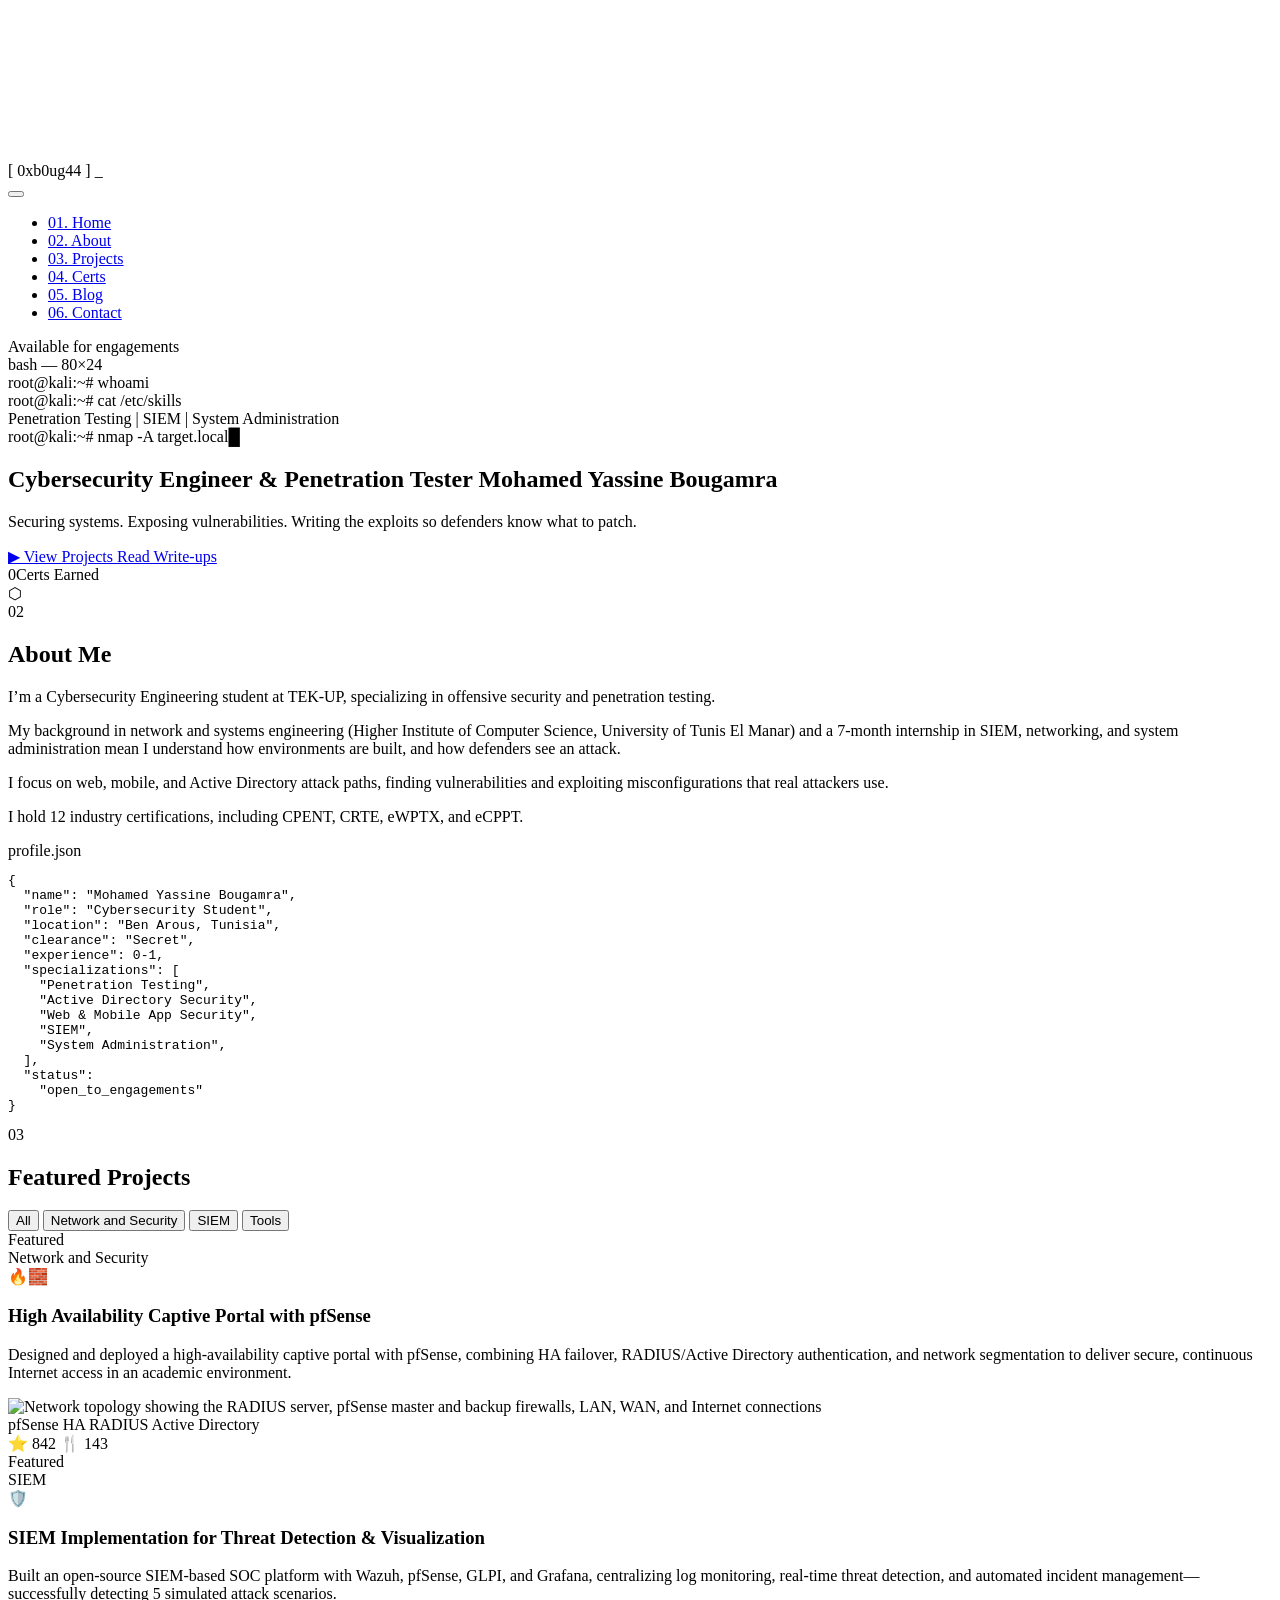
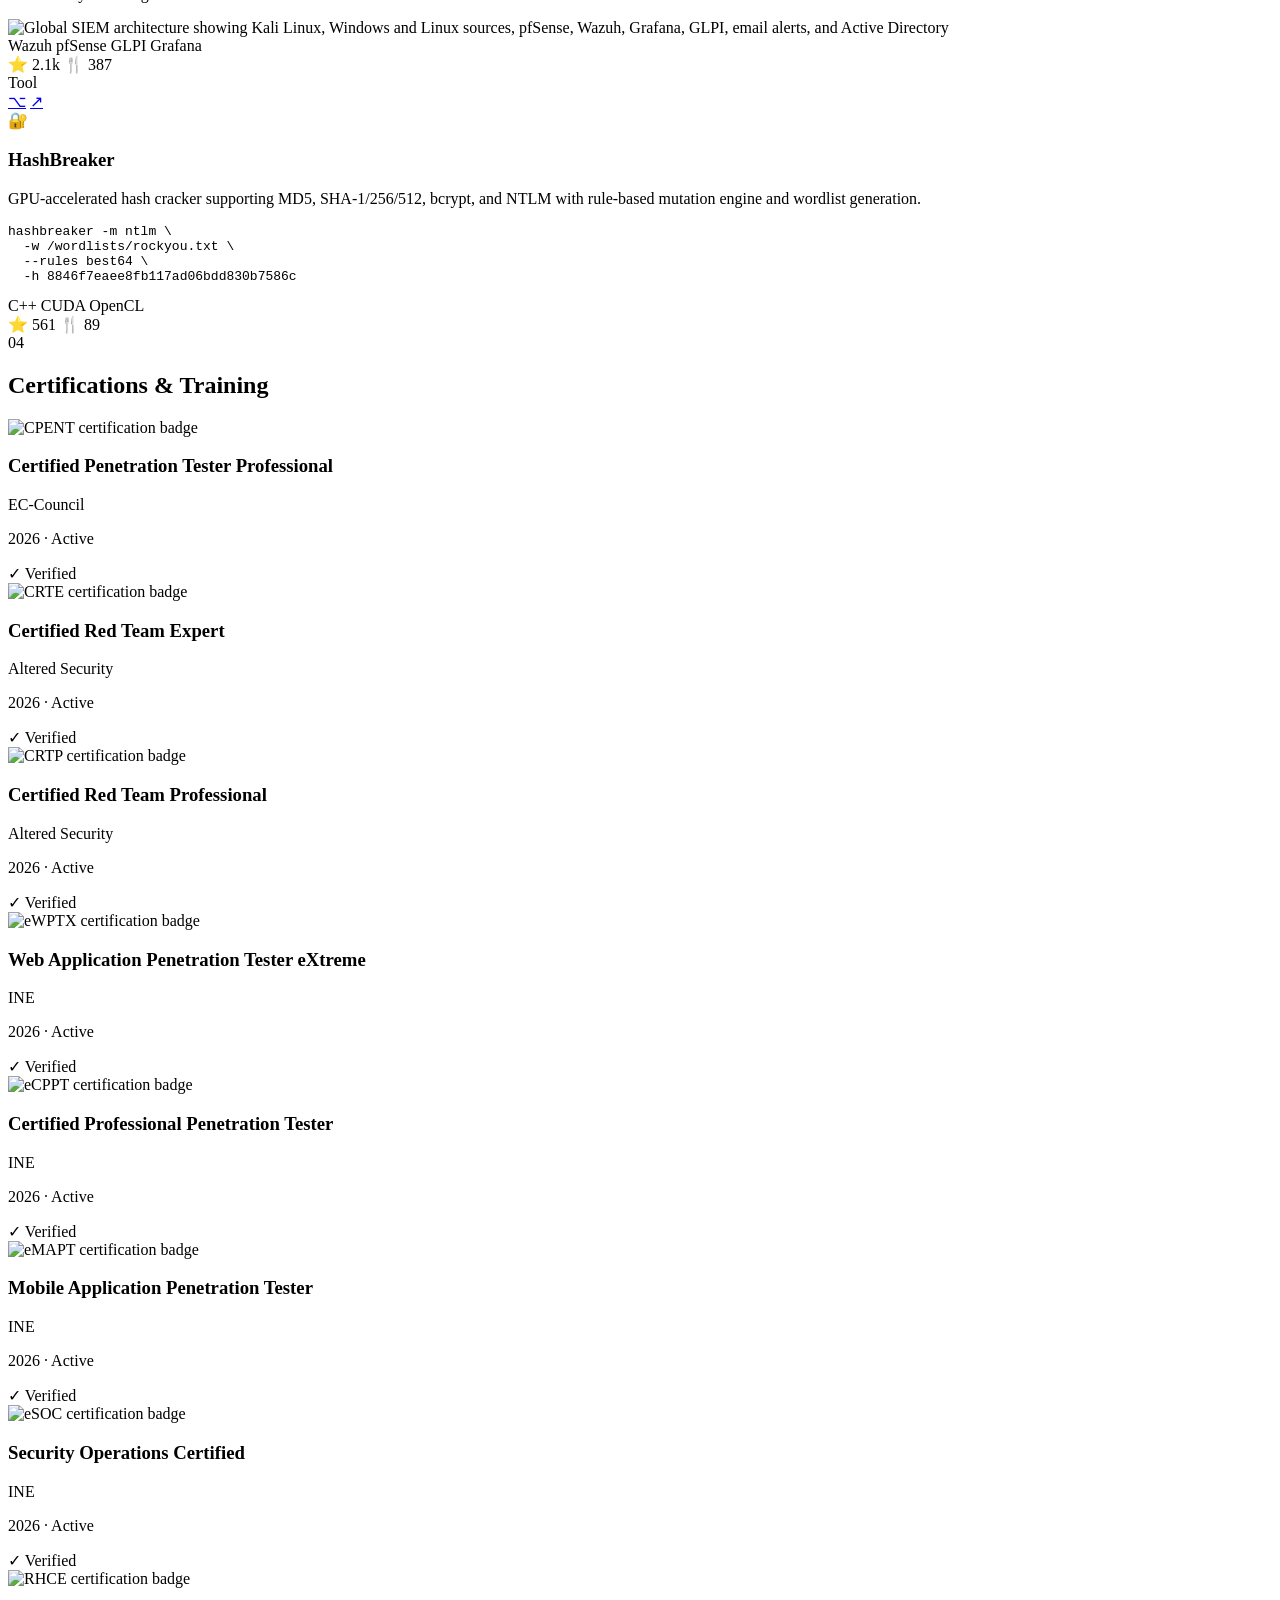
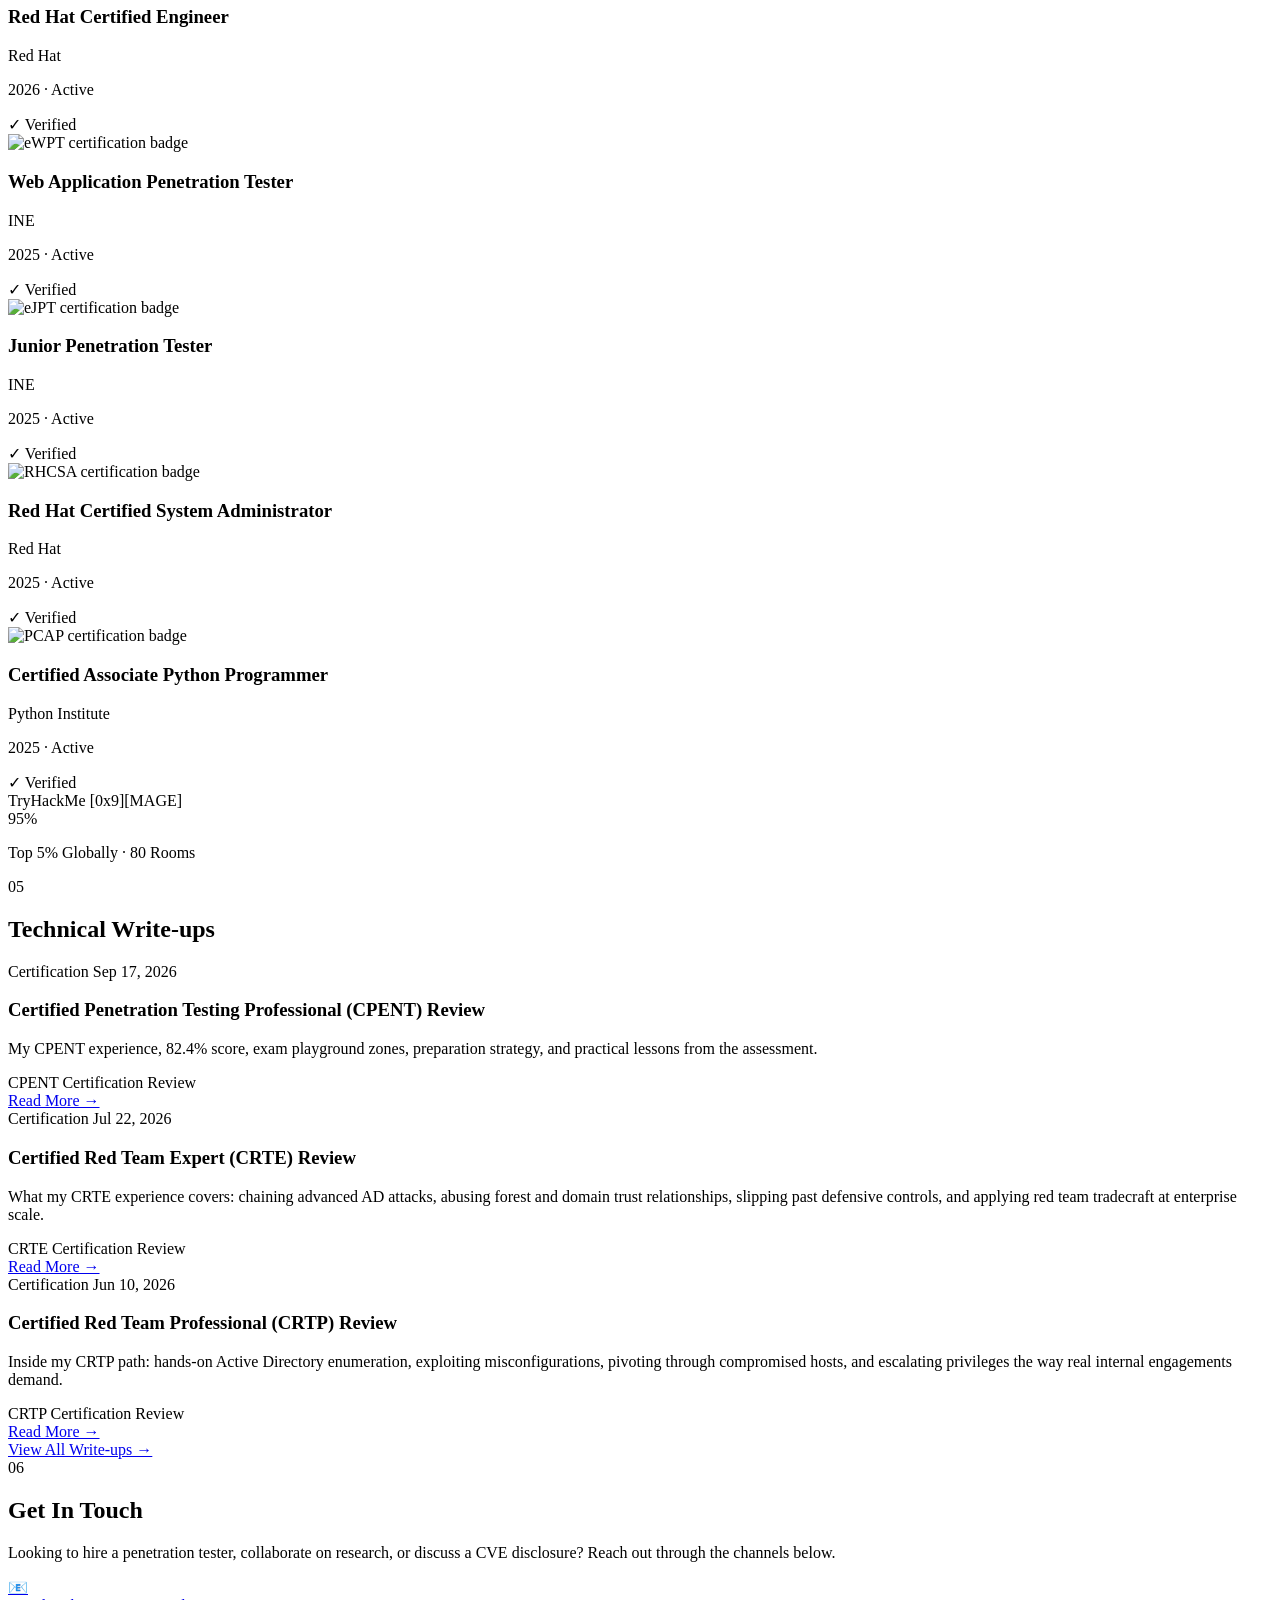
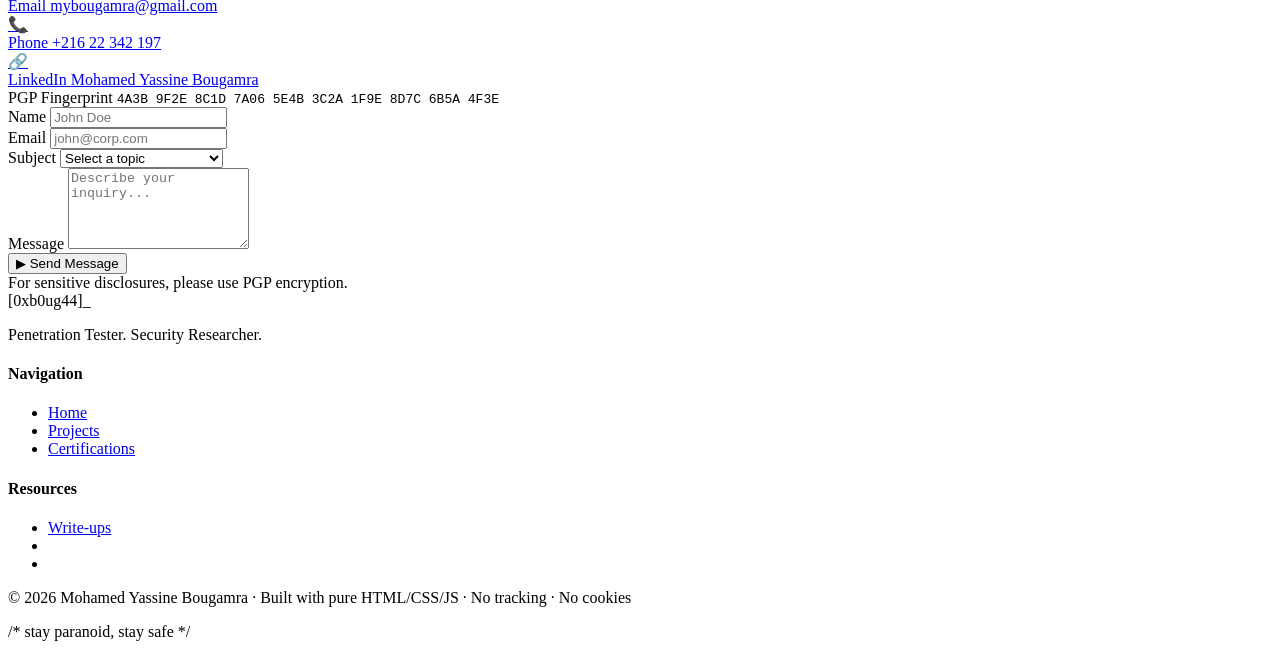
==== index.html @ 5a371b94 "Add files via upload" ====
<!DOCTYPE html>
<html lang="en">
<head>
  <meta charset="UTF-8" />
  <meta name="viewport" content="width=device-width, initial-scale=1.0" />
  <title>Portfolio | 0xb0ug44</title>
  <meta name="description" content="Cybersecurity professional specializing in network security, ethical hacking, and system administration." />
  <link rel="stylesheet" href="css/style.css" />
  <link rel="stylesheet" href="css/terminal.css" />
  <link rel="preconnect" href="https://fonts.googleapis.com" />
  <link href="https://fonts.googleapis.com/css2?family=Share+Tech+Mono&family=Orbitron:wght@400;700;900&family=Rajdhani:wght@300;400;600&display=swap" rel="stylesheet" />
</head>
<body>
  <!-- Scanline overlay -->
  <div class="scanlines" aria-hidden="true"></div>
  <!-- Particle canvas -->
  <canvas id="particles" aria-hidden="true"></canvas>

  <!-- NAV -->
  <nav class="nav" id="nav">
    <div class="nav-logo">
      <span class="nav-logo-bracket">[</span>
      <span class="nav-logo-text">0xb0ug44</span>
      <span class="nav-logo-bracket">]</span>
      <span class="nav-cursor">_</span>
    </div>
    <button class="nav-toggle" id="navToggle" aria-label="Toggle menu">
      <span></span><span></span><span></span>
    </button>
    <ul class="nav-links" id="navLinks">
      <li><a href="#home" class="nav-link"><span class="nav-num">01.</span> Home</a></li>
      <li><a href="#about" class="nav-link"><span class="nav-num">02.</span> About</a></li>
      <li><a href="#projects" class="nav-link"><span class="nav-num">03.</span> Projects</a></li>
      <li><a href="#certs" class="nav-link"><span class="nav-num">04.</span> Certs</a></li>
      <li><a href="#blog" class="nav-link"><span class="nav-num">05.</span> Blog</a></li>
      <li><a href="#contact" class="nav-link"><span class="nav-num">06.</span> Contact</a></li>
    </ul>
  </nav>

  <!-- HERO -->
  <section class="hero" id="home">
    <div class="hero-grid" aria-hidden="true"></div>
    <div class="hero-content">
      <div class="hero-badge">
        <span class="badge-dot"></span>
        <span>Available for engagements</span>
      </div>
      <div class="hero-terminal">
        <div class="terminal-bar">
          <span class="dot red"></span>
          <span class="dot green"></span>
          <span class="dot yellow"></span>
          <span class="terminal-title">bash — 80×24</span>
        </div>
        <div class="terminal-body">
          <div class="terminal-line"><span class="prompt">root@kali:~#</span> <span class="cmd">whoami</span></div>
          <div class="terminal-line output" id="typeTarget"></div>
          <div class="terminal-line"><span class="prompt">root@kali:~#</span> <span class="cmd">cat /etc/skills</span></div>
          <div class="terminal-line output">Penetration Testing | SIEM | System Administration</div>
          <div class="terminal-line"><span class="prompt">root@kali:~#</span> <span class="cmd">nmap -A target.local<span class="blink-cursor">█</span></span></div>
        </div>
      </div>
      <h1 class="hero-title">
        <span class="hero-title-sm">Cybersecurity Engineer &amp; Penetration Tester</span>
        <span class="hero-name glitch" data-text="Mohamed Yassine Bougamra">Mohamed Yassine Bougamra</span>
      </h1>
      <p class="hero-desc">Securing systems. Exposing vulnerabilities. Writing the exploits so defenders know what to patch.</p>
      <div class="hero-cta">
        <a href="#projects" class="btn btn-primary">
          <span class="btn-icon">▶</span> View Projects
        </a>
        <a href="#blog" class="btn btn-ghost">Read Write-ups</a>
      </div>
      <div class="hero-stats">
     <!-- <div class="stat"><span class="stat-num" data-count="0">0</span><span class="stat-label">CVEs Reported</span></div>
        <div class="stat-divider"></div>-->
        <div class="stat"><span class="stat-num" data-count="12">0</span><span class="stat-label">Certs Earned</span></div>
      </div>
    </div>
    <div class="hero-visual" aria-hidden="true">
      <div class="hex-ring ring-1"></div>
      <div class="hex-ring ring-2"></div>
      <div class="hex-ring ring-3"></div>
      <div class="hex-core">
        <span class="hex-icon">⬡</span>
      </div>
    </div>
  </section>

  <!-- ABOUT -->
  <section class="section" id="about">
    <div class="container">
      <div class="section-header">
        <span class="section-num">02</span>
        <h2 class="section-title">About <span class="accent">Me</span></h2>
        <div class="section-line"></div>
      </div>
      <div class="about-grid">
        <div class="about-text">
          <p class="about-lead">I’m a Cybersecurity Engineering student at TEK-UP, specializing in offensive security and penetration testing.</p>
          <p>My background in network and systems engineering (Higher Institute of Computer Science, University of Tunis El Manar) and a 7-month internship in SIEM, networking, and system administration mean I understand how environments are built, and how defenders see an attack.</p>
          <p>I focus on web, mobile, and Active Directory attack paths, finding vulnerabilities and exploiting misconfigurations that real attackers use.</p>
          <p>I hold 12 industry certifications, including CPENT, CRTE, eWPTX, and eCPPT.</p>
        </div>
        <div class="about-terminal">
          <div class="terminal-bar">
            <span class="dot red"></span>
            <span class="dot green"></span>
            <span class="dot yellow"></span>
            <span class="terminal-title">profile.json</span>
          </div>
          <div class="terminal-body code-block">
<pre><code><span class="json-brace">{</span>
  <span class="json-key">"name"</span>: <span class="json-str">"Mohamed Yassine Bougamra"</span>,
  <span class="json-key">"role"</span>: <span class="json-str">"Cybersecurity Student"</span>,
  <span class="json-key">"location"</span>: <span class="json-str">"Ben Arous, Tunisia"</span>,
  <span class="json-key">"clearance"</span>: <span class="json-str">"Secret"</span>,
  <span class="json-key">"experience"</span>: <span class="json-num">0-1</span>,
  <span class="json-key">"specializations"</span>: [
    <span class="json-str">"Penetration Testing"</span>,
    <span class="json-str">"Active Directory Security"</span>,
    <span class="json-str">"Web & Mobile App Security"</span>,
    <span class="json-str">"SIEM"</span>,
    <span class="json-str">"System Administration"</span>,
  ],
  <span class="json-key">"status"</span>: <span class="json-str">
    "open_to_engagements"</span>
<span class="json-brace">}</span></code></pre>
          </div>
        </div>
      </div>
    </div>
  </section>

  <!-- PROJECTS -->
  <section class="section section-dark" id="projects">
    <div class="container">
      <div class="section-header">
        <span class="section-num">03</span>
        <h2 class="section-title">Featured <span class="accent">Projects</span></h2>
        <div class="section-line"></div>
      </div>
      <div class="projects-filter">
        <button class="filter-btn active" data-filter="all">All</button>
        <button class="filter-btn" data-filter="network">Network and Security</button>
        <button class="filter-btn" data-filter="siem">SIEM</button>
        <button class="filter-btn" data-filter="tool">Tools</button>

      </div>
      <div class="projects-grid" id="projectsGrid">

        <article class="project-card featured" data-category="network">
          <div class="project-badge">Featured</div>
          <div class="project-card-header">
            <span class="project-category">Network and Security</span>

          </div>
          <div class="project-icon">🔥🧱</div>
          <h3 class="project-title">High Availability Captive Portal with pfSense</h3>
          <p class="project-desc">Designed and deployed a high-availability captive portal with pfSense, combining HA failover, RADIUS/Active Directory authentication, and network segmentation to deliver secure, continuous Internet access in an academic environment.</p>
          <div class="project-image">
            <img src="images/pfsense-topology.png" alt="Network topology showing the RADIUS server, pfSense master and backup firewalls, LAN, WAN, and Internet connections">
          </div>
          <div class="project-tags">
            <span class="ptag">pfSense</span>
            <span class="ptag">HA</span>
            <span class="ptag">RADIUS</span>
            <span class="ptag">Active Directory</span>
          </div>
          <div class="project-meta">
            <span class="meta-item">⭐ 842</span>
            <span class="meta-item">🍴 143</span>
          </div>
        </article>

        <article class="project-card featured" data-category="siem">
          <div class="project-badge">Featured</div>
          <div class="project-card-header">
            <span class="project-category">SIEM</span>

          </div>
          <div class="project-icon">🛡️</div>
          <h3 class="project-title">SIEM Implementation for Threat Detection & Visualization</h3>
          <p class="project-desc">Built an open-source SIEM-based SOC platform with Wazuh, pfSense, GLPI, and Grafana, centralizing log monitoring, real-time threat detection, and automated incident management—successfully detecting 5 simulated attack scenarios.</p>
          <div class="project-image">
            <img src="images/siem-architecture.png" alt="Global SIEM architecture showing Kali Linux, Windows and Linux sources, pfSense, Wazuh, Grafana, GLPI, email alerts, and Active Directory">
          </div>
          <div class="project-tags">
            <span class="ptag">Wazuh</span>
            <span class="ptag">pfSense</span>
            <span class="ptag">GLPI</span>
            <span class="ptag">Grafana</span>
          </div>
          <div class="project-meta">
            <span class="meta-item">⭐ 2.1k</span>
            <span class="meta-item">🍴 387</span>
          </div>
        </article>

        <article class="project-card" data-category="tool">
          <div class="project-card-header">
            <span class="project-category">Tool</span>
            <div class="project-links">
              <a href="#" class="project-link">⌥</a>
              <a href="#" class="project-link">↗</a>
            </div>
          </div>
          <div class="project-icon">🔐</div>
          <h3 class="project-title">HashBreaker</h3>
          <p class="project-desc">GPU-accelerated hash cracker supporting MD5, SHA-1/256/512, bcrypt, and NTLM with rule-based mutation engine and wordlist generation.</p>
          <div class="project-code">
            <pre><code>hashbreaker -m ntlm \
  -w /wordlists/rockyou.txt \
  --rules best64 \
  <span class="str">-h 8846f7eaee8fb117ad06bdd830b7586c</span></code></pre>
          </div>
          <div class="project-tags">
            <span class="ptag">C++</span>
            <span class="ptag">CUDA</span>
            <span class="ptag">OpenCL</span>
          </div>
          <div class="project-meta">
            <span class="meta-item">⭐ 561</span>
            <span class="meta-item">🍴 89</span>
          </div>
        </article>

<!--        <article class="project-card" data-category="research">
          <div class="project-card-header">
            <span class="project-category">Research</span>
            <div class="project-links">
              <a href="#" class="project-link">⌥</a>
              <a href="#" class="project-link">↗</a>
            </div>
          </div>
          <div class="project-icon">🧬</div>
          <h3 class="project-title">AD Bloodhound Extensions</h3>
          <p class="project-desc">Custom BloodHound queries and attack path extensions for Azure AD hybrid environments. Identifies Golden Ticket and DCSync opportunities.</p>
          <div class="project-code">
            <pre><code><span class="cmt"># Find DA shortest paths</span>
MATCH p=shortestPath(
  (u:User)-[*1..]->(g:Group)
)
WHERE g.name =~ <span class="str">".*DOMAIN ADMINS.*"</span>
RETURN p</code></pre>
          </div>
          <div class="project-tags">
            <span class="ptag">Neo4j</span>
            <span class="ptag">Cypher</span>
            <span class="ptag">AD</span>
          </div>
          <div class="project-meta">
            <span class="meta-item">⭐ 1.3k</span>
            <span class="meta-item">🍴 201</span>
          </div>
        </article> -->

        

        

      </div>
    </div>
  </section>

  <!-- CERTIFICATIONS -->
  <section class="section" id="certs">
    <div class="container">
      <div class="section-header">
        <span class="section-num">04</span>
        <h2 class="section-title">Certifications &amp; <span class="accent">Training</span></h2>
        <div class="section-line"></div>
      </div>
      <div class="certs-grid">

        <div class="cert-card">
          <div class="cert-logo">
            <img src="badges/CPENT.png" alt="CPENT certification badge" loading="lazy" />
          </div>
          <div class="cert-info">
            <h3>Certified Penetration Tester Professional</h3>
            <p class="cert-issuer">EC-Council</p>
            <p class="cert-year">2026 · Active</p>
          </div>
          <div class="cert-badge verified">✓ Verified</div>
        </div>

        <div class="cert-card">
          <div class="cert-logo">
            <img src="badges/CRTE.png" alt="CRTE certification badge" loading="lazy" />
          </div>
          <div class="cert-info">
            <h3>Certified Red Team Expert</h3>
            <p class="cert-issuer">Altered Security</p>
            <p class="cert-year">2026 · Active</p>
          </div>
          <div class="cert-badge verified">✓ Verified</div>
        </div>

        <div class="cert-card">
          <div class="cert-logo">
            <img src="badges/CRTP.png" alt="CRTP certification badge" loading="lazy" />
          </div>
          <div class="cert-info">
            <h3>Certified Red Team Professional</h3>
            <p class="cert-issuer">Altered Security</p>
            <p class="cert-year">2026 · Active</p>
          </div>
          <div class="cert-badge verified">✓ Verified</div>
        </div>

        <div class="cert-card">
          <div class="cert-logo">
            <img src="badges/eWPTX.svg" alt="eWPTX certification badge" loading="lazy" />
          </div>
          <div class="cert-info">
            <h3>Web Application Penetration Tester eXtreme</h3>
            <p class="cert-issuer">INE</p>
            <p class="cert-year">2026 · Active</p>
          </div>
          <div class="cert-badge verified">✓ Verified</div>
        </div>

        <div class="cert-card">
          <div class="cert-logo">
            <img src="badges/eCPPT.svg" alt="eCPPT certification badge" loading="lazy" />
          </div>
          <div class="cert-info">
            <h3>Certified Professional Penetration Tester</h3>
            <p class="cert-issuer">INE</p>
            <p class="cert-year">2026 · Active</p>
          </div>
          <div class="cert-badge verified">✓ Verified</div>
        </div>
        
        <div class="cert-card">
          <div class="cert-logo">
            <img src="badges/eMAPT.svg" alt="eMAPT certification badge" loading="lazy" />
          </div>
          <div class="cert-info">
            <h3>Mobile Application Penetration Tester</h3>
            <p class="cert-issuer">INE</p>
            <p class="cert-year">2026 · Active</p>
          </div>
          <div class="cert-badge verified">✓ Verified</div>
        </div>

        <div class="cert-card">
          <div class="cert-logo">
            <img src="badges/eSOC.svg" alt="eSOC certification badge" loading="lazy" />
          </div>
          <div class="cert-info">
            <h3>Security Operations Certified</h3>
            <p class="cert-issuer">INE</p>
            <p class="cert-year">2026 · Active</p>
          </div>
          <div class="cert-badge verified">✓ Verified</div>
        </div>

        <div class="cert-card">
          <div class="cert-logo">
            <img src="badges/RHCE.png" alt="RHCE certification badge" loading="lazy" />
          </div>
          <div class="cert-info">
            <h3>Red Hat Certified Engineer</h3>
            <p class="cert-issuer">Red Hat</p>
            <p class="cert-year">2026 · Active</p>
          </div>
          <div class="cert-badge verified">✓ Verified</div>
        </div>

        <div class="cert-card">
          <div class="cert-logo">
            <img src="badges/eWPT.svg" alt="eWPT certification badge" loading="lazy" />
          </div>
          <div class="cert-info">
            <h3>Web Application Penetration Tester</h3>
            <p class="cert-issuer">INE</p>
            <p class="cert-year">2025 · Active</p>
          </div>
          <div class="cert-badge verified">✓ Verified</div>
        </div>

        <div class="cert-card">
          <div class="cert-logo">
            <img src="badges/eJPT.svg" alt="eJPT certification badge" loading="lazy" />
          </div>
          <div class="cert-info">
            <h3>Junior Penetration Tester</h3>
            <p class="cert-issuer">INE</p>
            <p class="cert-year">2025 · Active</p>
          </div>
          <div class="cert-badge verified">✓ Verified</div>
        </div>

        <div class="cert-card">
          <div class="cert-logo">
            <img src="badges/RHCSA.png" alt="RHCSA certification badge" loading="lazy" />
          </div>
          <div class="cert-info">
            <h3>Red Hat Certified System Administrator</h3>
            <p class="cert-issuer">Red Hat</p>
            <p class="cert-year">2025 · Active</p>
          </div>
          <div class="cert-badge verified">✓ Verified</div>
        </div>

                <div class="cert-card">
          <div class="cert-logo">
            <img src="badges/PCAP.png" alt="PCAP certification badge" loading="lazy" />
          </div>
          <div class="cert-info">
            <h3>Certified Associate Python Programmer</h3>
            <p class="cert-issuer">Python Institute</p>
            <p class="cert-year">2025 · Active</p>
          </div>
          <div class="cert-badge verified">✓ Verified</div>
        </div>

      </div>

      <!-- HTB / TryHackMe Rank -->
      <div class="platform-ranks">
       <!-- <div class="rank-card">
          <div class="rank-header">
            <span class="rank-platform htb">HackTheBox</span>
            <span class="rank-title">Pro Hacker</span>
          </div>
          <div class="rank-bar-wrap">
            <div class="rank-bar" style="--fill: 78%">
              <div class="rank-fill"></div>
            </div>
            <span class="rank-pct">78%</span>
          </div>
          <p class="rank-sub">Rank #4,201 · 80 Machines Pwned</p>
        </div> -->
        <div class="rank-card">
          <div class="rank-header">
            <span class="rank-platform thm">TryHackMe</span>
            <span class="rank-title">[0x9][MAGE]</span>
          </div>
          <div class="rank-bar-wrap">
            <div class="rank-bar" style="--fill: 92%">
              <div class="rank-fill"></div>
            </div>
            <span class="rank-pct">95%</span>
          </div>
          <p class="rank-sub">Top 5% Globally · 80 Rooms</p>
        </div>
      </div>
    </div>
  </section>

  <!-- BLOG -->
  <section class="section section-dark" id="blog">
    <div class="container">
      <div class="section-header">
        <span class="section-num">05</span>
        <h2 class="section-title">Technical <span class="accent">Write-ups</span></h2>
        <div class="section-line"></div>
      </div>
      <div class="blog-grid">

         <article class="blog-card featured-post">
          <div class="blog-meta">
            <span class="blog-category cat-net">Certification</span>
            <span class="blog-date">Sep 17, 2026</span>
          </div>
          <h3 class="blog-title">Certified Penetration Testing Professional (CPENT) Review</h3>
          <p class="blog-excerpt">My CPENT experience, 82.4% score, exam playground zones, preparation strategy, and practical lessons from the assessment.</p>

          <div class="blog-footer">
            <div class="blog-tags-row">
              <span class="btag">CPENT</span>
              <span class="btag">Certification</span>
              <span class="btag">Review</span>
            </div>
            <a href="blog/CPENT_Review.html" class="read-more">Read More →</a>
          </div>
        </article>

        <article class="blog-card">
          <div class="blog-meta">
            <span class="blog-category cat-net">Certification</span>
            <span class="blog-date">Jul 22, 2026</span>
          </div>
          <h3 class="blog-title">Certified Red Team Expert (CRTE) Review</h3>
          <p class="blog-excerpt">What my CRTE experience covers: chaining advanced AD attacks, abusing forest and domain trust relationships, slipping past defensive controls, and applying red team tradecraft at enterprise scale.</p>

          <div class="blog-footer">
            <div class="blog-tags-row">
              <span class="btag">CRTE</span>
              <span class="btag">Certification</span>
              <span class="btag">Review</span>
            </div>
            <a href="blog/CRTE_Review.html" class="read-more">Read More →</a>
          </div>
        </article>





        <article class="blog-card">
          <div class="blog-meta">
            <span class="blog-category cat-net">Certification</span>
            <span class="blog-date">Jun 10, 2026</span>
          </div>
          <h3 class="blog-title">Certified Red Team Professional (CRTP) Review</h3>
          <p class="blog-excerpt">Inside my CRTP path: hands-on Active Directory enumeration, exploiting misconfigurations, pivoting through compromised hosts, and escalating privileges the way real internal engagements demand.</p>

          <div class="blog-footer">
            <div class="blog-tags-row">
              <span class="btag">CRTP</span>
              <span class="btag">Certification</span>
              <span class="btag">Review</span>
            </div>
            <a href="blog/CRTP_Review.html" class="read-more">Read More →</a>
          </div>
        </article>













      </div>
      <div class="blog-cta">
        <a href="blog/index.html" class="btn btn-ghost">View All Write-ups →</a>
      </div>
    </div>
  </section>

  <!-- CONTACT -->
  <section class="section" id="contact">
    <div class="container">
      <div class="section-header">
        <span class="section-num">06</span>
        <h2 class="section-title">Get In <span class="accent">Touch</span></h2>
        <div class="section-line"></div>
      </div>
      <div class="contact-grid">
        <div class="contact-info">
          <p class="contact-lead">Looking to hire a penetration tester, collaborate on research, or discuss a CVE disclosure? Reach out through the channels below.</p>
          <div class="contact-channels">
            <a href="mailto:mybougamra@gmail.com" class="channel">
              <span class="channel-icon">📧</span>
              <div>
                <span class="channel-label">Email</span>
                <span class="channel-value">mybougamra@gmail.com</span>
              </div>
            </a>
            <a href="tel:+21622342197" class="channel">
              <span class="channel-icon">📞</span>
              <div>
                <span class="channel-label">Phone</span>
                <span class="channel-value">+216 22 342 197</span>
              </div>
            </a>
            <a href="https://linkedin.com/in/med-yassine-bougamra" target="_blank" class="channel">
              <span class="channel-icon">🔗</span>
              <div>
                <span class="channel-label">LinkedIn</span>
                <span class="channel-value">Mohamed Yassine Bougamra</span>
              </div>
            </a>
            <a >
              <div>

              </div>
            </a>
          </div>
          <div class="pgp-block">
            <span class="pgp-label">PGP Fingerprint</span>
            <code class="pgp-key">4A3B 9F2E 8C1D 7A06 5E4B 3C2A 1F9E 8D7C 6B5A 4F3E</code>
          </div>
        </div>
        <form class="contact-form" id="contactForm">
          <div class="form-group">
            <label for="name">Name</label>
            <input type="text" id="name" name="name" placeholder="John Doe" required />
          </div>
          <div class="form-group">
            <label for="email">Email</label>
            <input type="email" id="email" name="email" placeholder="john@corp.com" required />
          </div>
          <div class="form-group">
            <label for="subject">Subject</label>
            <select id="subject" name="subject">
              <option value="">Select a topic</option>
              <option value="pentest">Penetration Test Inquiry</option>
              <option value="vuln">Vulnerability Disclosure</option>
              <option value="collab">Research Collaboration</option>
              <option value="speaking">Speaking / Training</option>
              <option value="other">Other</option>
            </select>
          </div>
          <div class="form-group">
            <label for="message">Message</label>
            <textarea id="message" name="message" rows="5" placeholder="Describe your inquiry..." required></textarea>
          </div>
          <button type="submit" class="btn btn-primary btn-full">
            <span class="btn-icon">▶</span> Send Message
          </button>
          <div class="form-note">For sensitive disclosures, please use PGP encryption.</div>
        </form>
      </div>
    </div>
  </section>

  <!-- FOOTER -->
  <footer class="footer">
    <div class="container">
      <div class="footer-grid">
        <div class="footer-brand">
          <span class="footer-logo">[0xb0ug44]_</span>
          <p>Penetration Tester. Security Researcher.</p>
        </div>
        <div class="footer-links">
          <h4>Navigation</h4>
          <ul>
            <li><a href="#home">Home</a></li>
            <li><a href="#projects">Projects</a></li>
            <li><a href="#certs">Certifications</a></li>
          </ul>
        </div>
        <div class="footer-links">
          <h4>Resources</h4>
          <ul>
            <li><a href="#blog">Write-ups</a></li>
            <li><a href="#"></a></li>
            <li><a href="#"></a></li>
          </ul>
        </div>
      </div>
      <div class="footer-bottom">
        <p>© 2026 Mohamed Yassine Bougamra · Built with pure HTML/CSS/JS · No tracking · No cookies</p>
        <p class="footer-ascii">/* stay paranoid, stay safe */</p>
      </div>
    </div>
  </footer>

  <script src="js/particles.js"></script>
  <script src="js/main.js"></script>
</body>
</html>
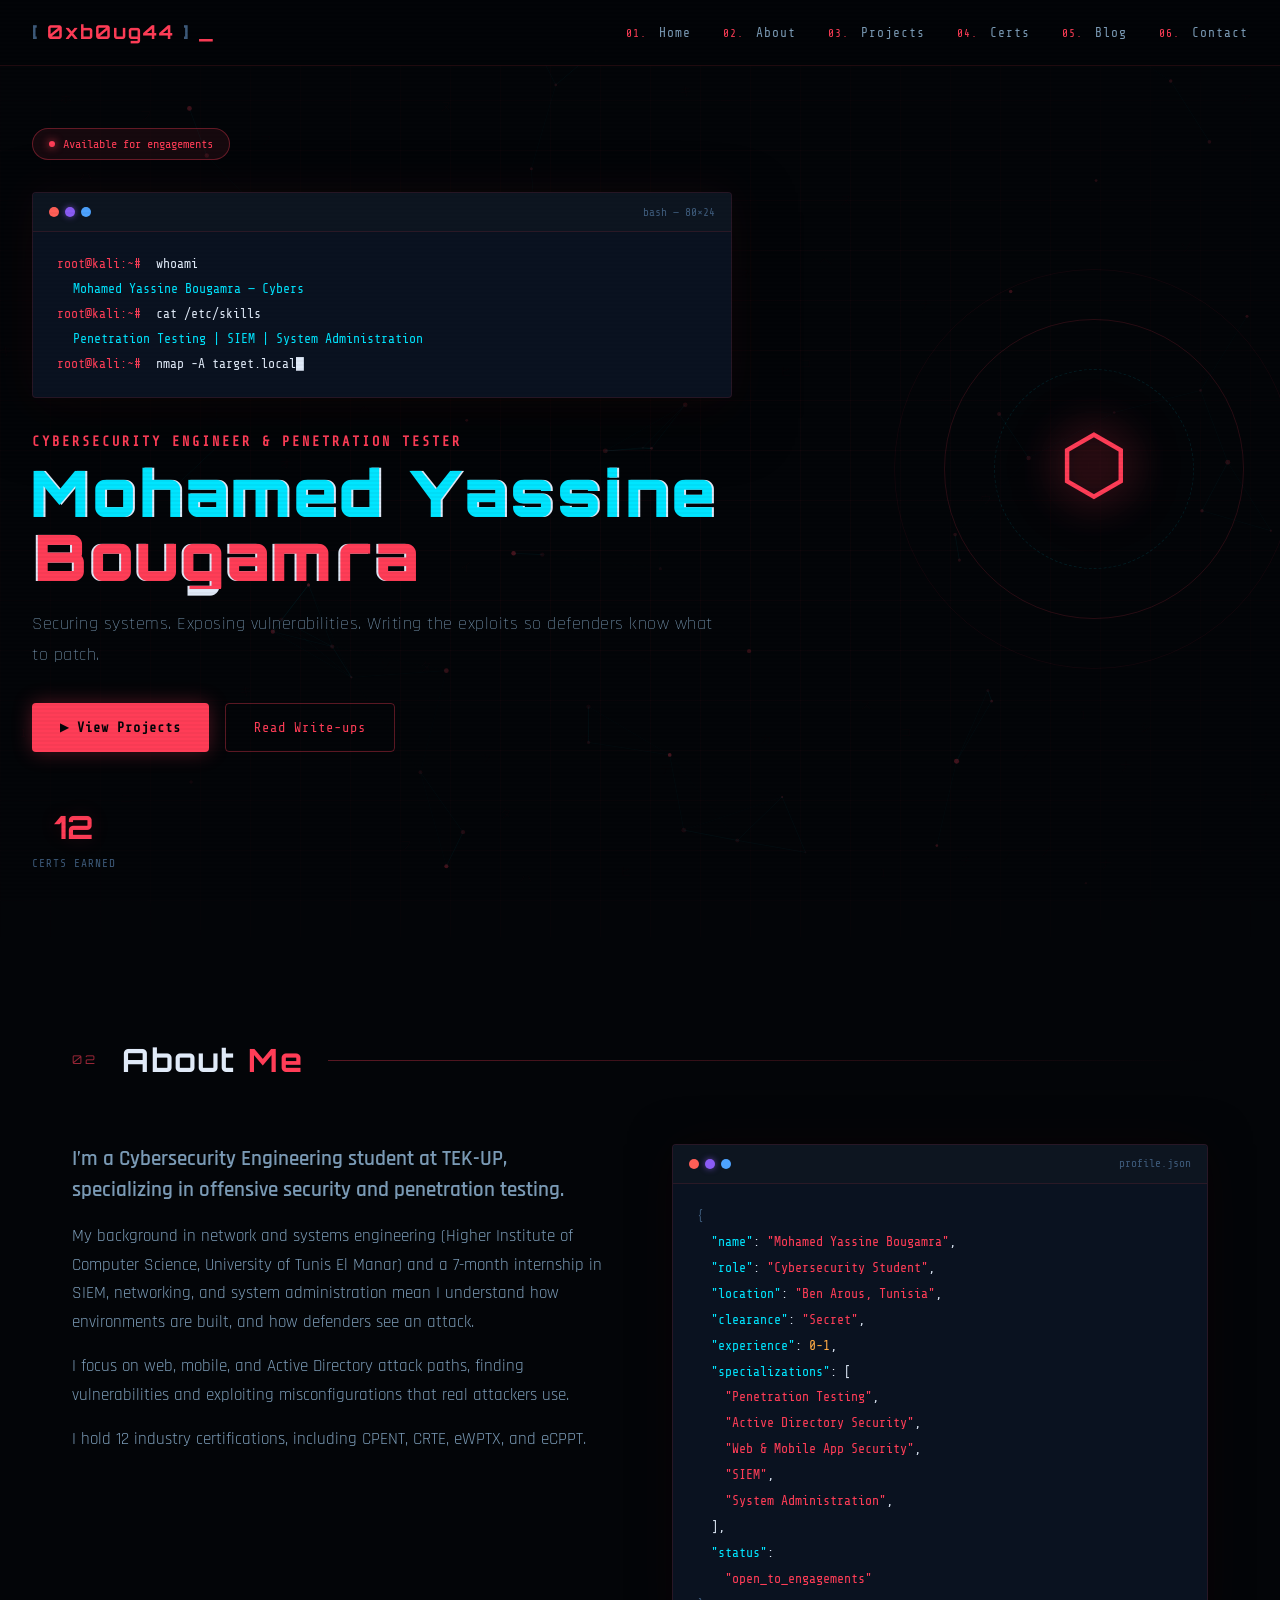
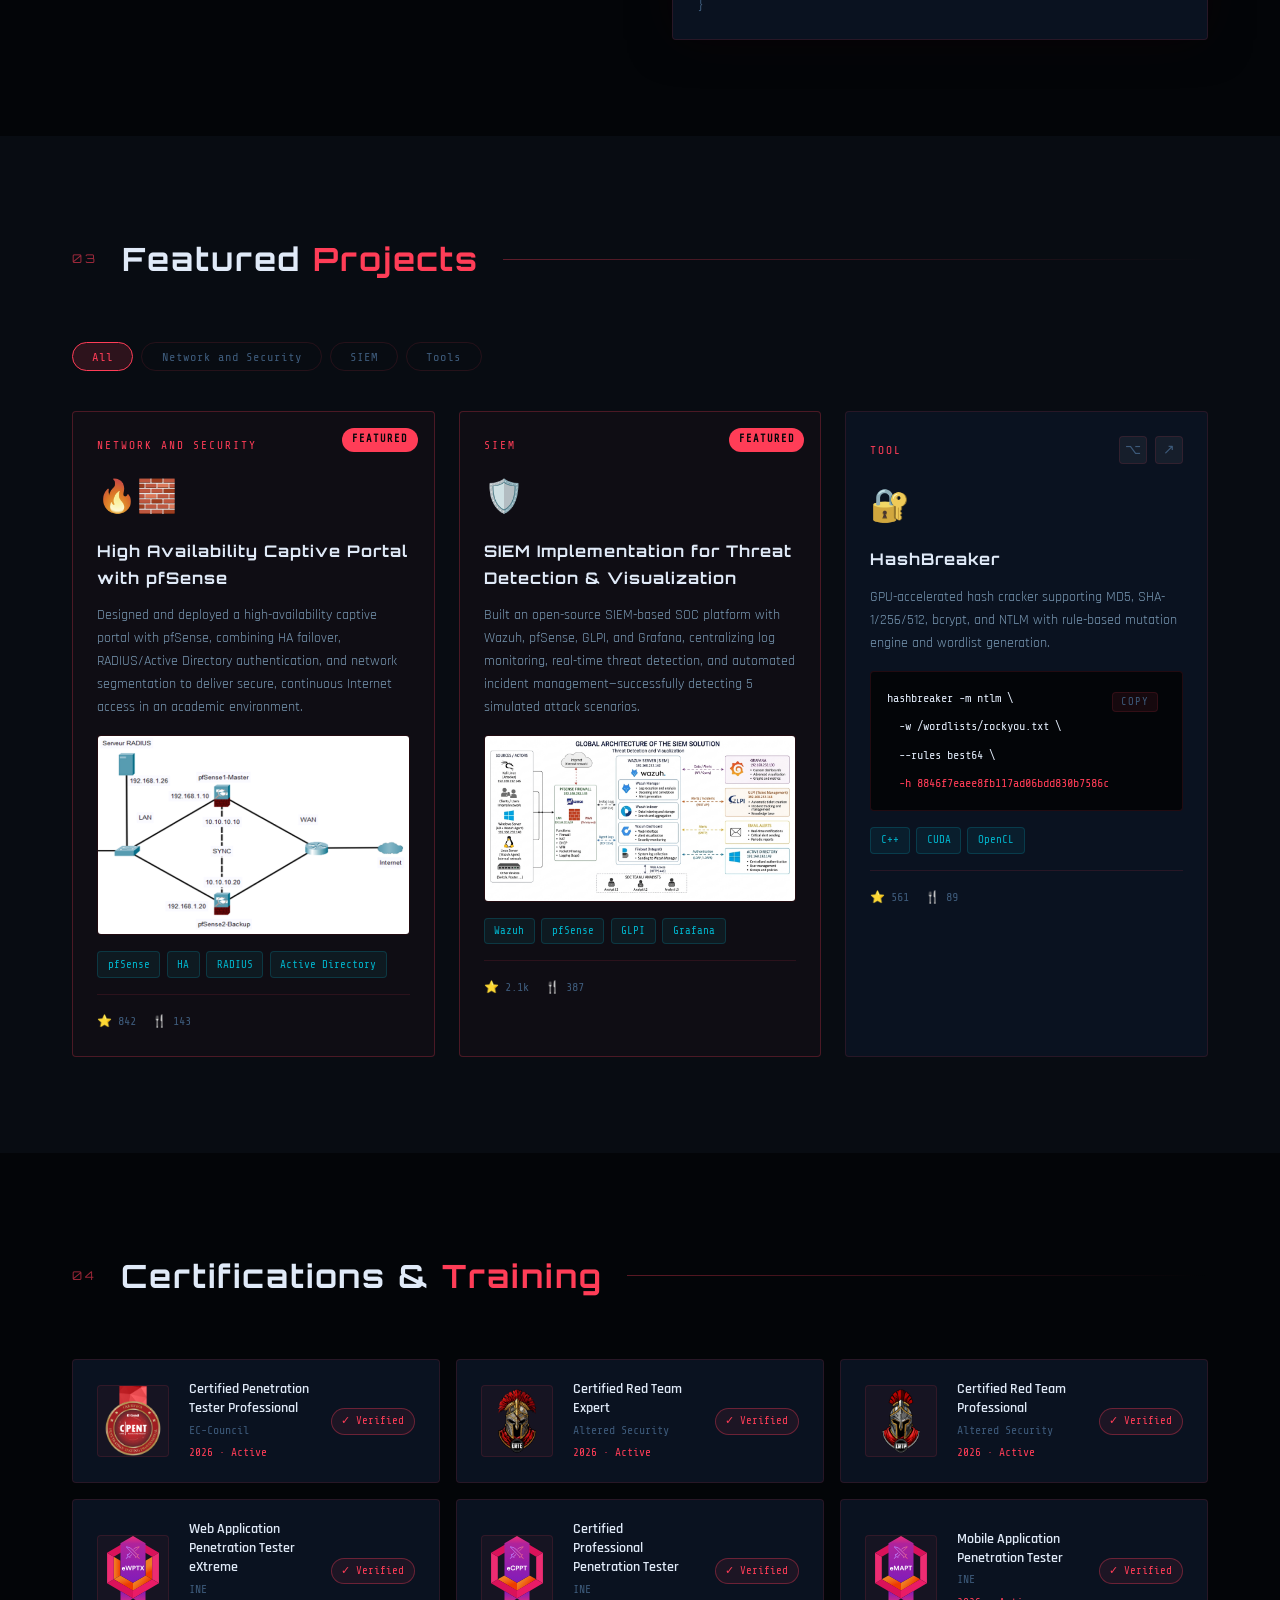
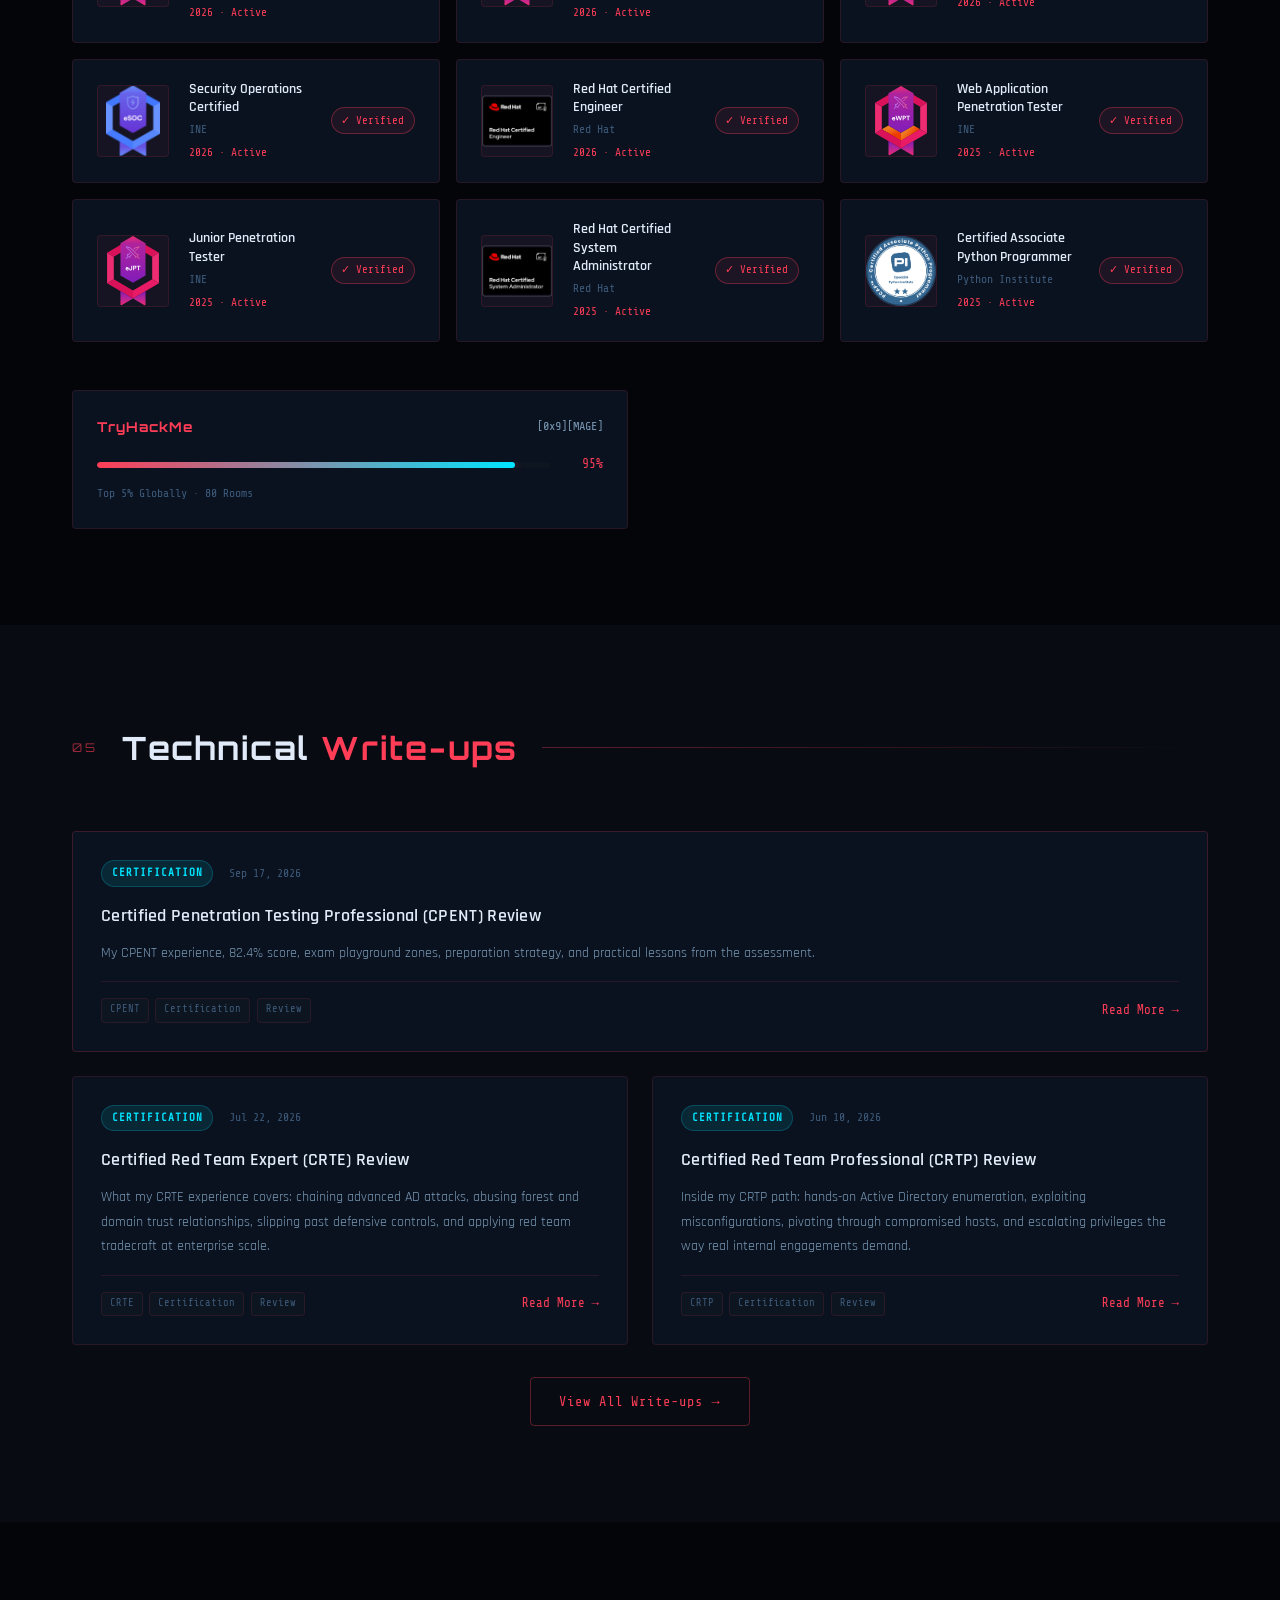
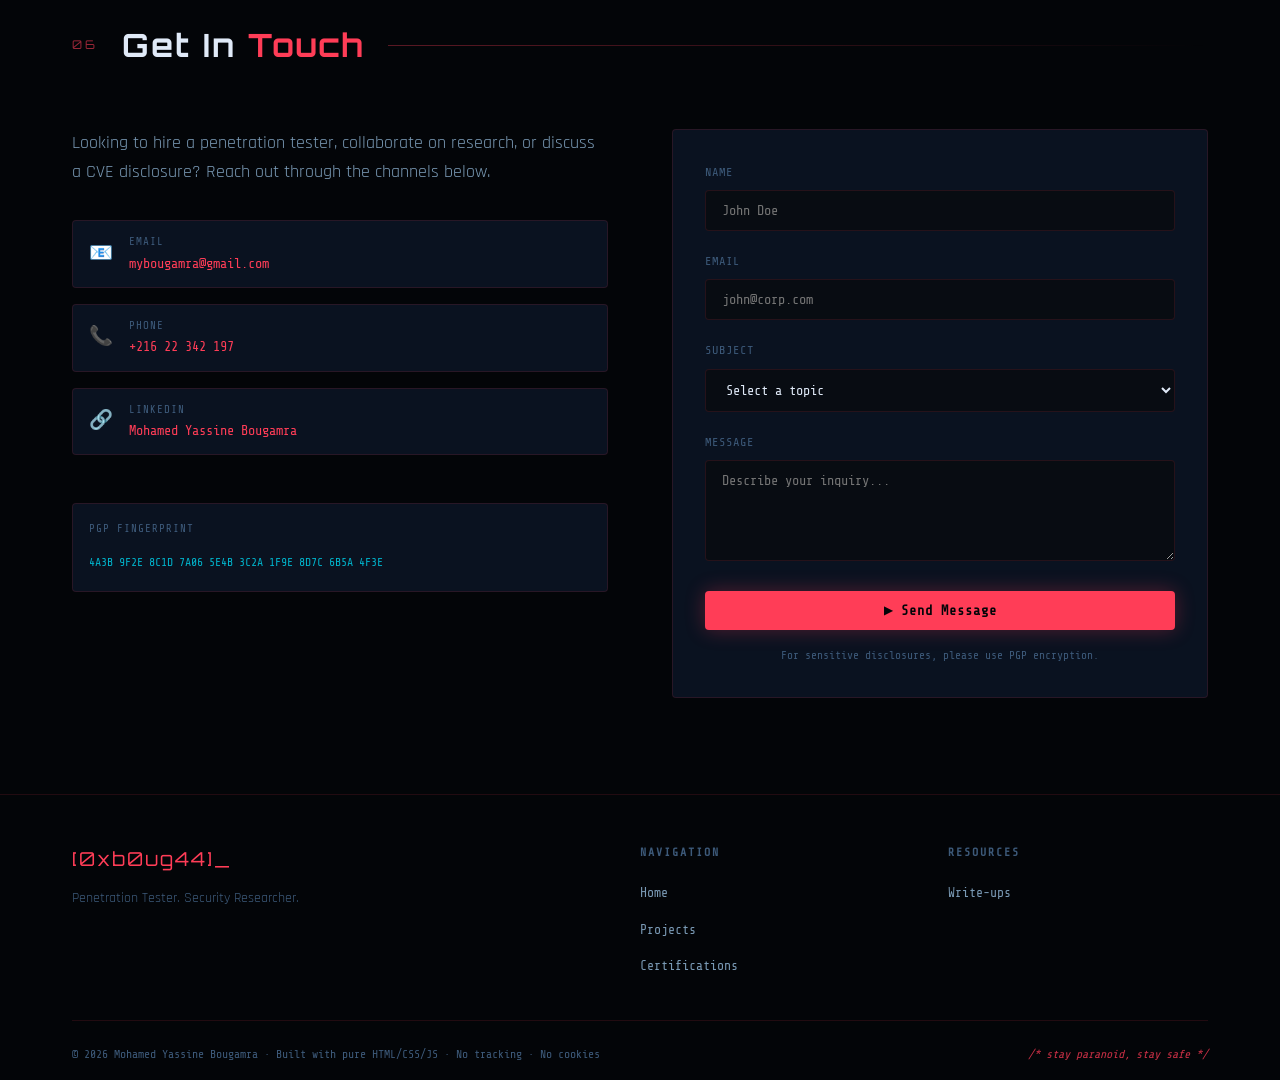
==== commit 8b333fb1: "Update title in index.html to reflect name" ====
--- a/index.html
+++ b/index.html
@@ -3,7 +3,7 @@
 <head>
   <meta charset="UTF-8" />
   <meta name="viewport" content="width=device-width, initial-scale=1.0" />
-  <title>Portfolio | 0xb0ug44</title>
+  <title>Mohamed Yassine Bougamra</title>
   <meta name="description" content="Cybersecurity professional specializing in network security, ethical hacking, and system administration." />
   <link rel="stylesheet" href="css/style.css" />
   <link rel="stylesheet" href="css/terminal.css" />
--- a/css/style.css
+++ b/css/style.css
@@ -0,0 +1,1330 @@
+/* ============================================
+  0xb0ug44 Portfolio — Main Stylesheet
+   Dark hacker aesthetic · Orbitron + Share Tech Mono
+   ============================================ */
+
+:root {
+  --bg-0: #030508;
+  --bg-1: #080c12;
+  --bg-2: #0d1520;
+  --bg-3: #111d2c;
+  --surface: #0a1220;
+  --surface-2: #0f1a28;
+
+  --green: #ff3d57;
+  --green-dim: #cc3046;
+  --green-glow: rgba(255, 61, 87, 0.15);
+  --cyan: #00e5ff;
+  --cyan-dim: #00b4cc;
+  --red: #ff3d57;
+  --yellow: #ffcc00;
+  --purple: #7b5ea7;
+
+  --text-primary: #e0eaf8;
+  --text-secondary: #7a9ab5;
+  --text-muted: #3d5a7a;
+
+  --border: rgba(255, 61, 87, 0.12);
+  --border-bright: rgba(255, 61, 87, 0.35);
+
+  --font-mono: 'Share Tech Mono', 'Courier New', monospace;
+  --font-display: 'Orbitron', sans-serif;
+  --font-body: 'Rajdhani', sans-serif;
+
+  --radius: 4px;
+  --transition: 0.25s ease;
+}
+
+*, *::before, *::after { box-sizing: border-box; margin: 0; padding: 0; }
+
+html { scroll-behavior: smooth; font-size: 16px; }
+
+body {
+  background: var(--bg-0);
+  color: var(--text-primary);
+  font-family: var(--font-body);
+  font-size: 1.05rem;
+  line-height: 1.7;
+  overflow-x: hidden;
+}
+
+::selection { background: var(--green-glow); color: var(--green); }
+
+/* Scrollbar */
+::-webkit-scrollbar { width: 6px; }
+::-webkit-scrollbar-track { background: var(--bg-1); }
+::-webkit-scrollbar-thumb { background: var(--green-dim); border-radius: 3px; }
+
+/* Scanlines */
+.scanlines {
+  position: fixed;
+  inset: 0;
+  background: repeating-linear-gradient(
+    0deg,
+    transparent,
+    transparent 2px,
+    rgba(0,0,0,0.03) 2px,
+    rgba(0,0,0,0.03) 4px
+  );
+  pointer-events: none;
+  z-index: 9999;
+}
+
+/* Particle canvas */
+#particles {
+  position: fixed;
+  inset: 0;
+  pointer-events: none;
+  z-index: 0;
+  opacity: 0.4;
+}
+
+/* ============ NAV ============ */
+.nav {
+  position: fixed;
+  top: 0;
+  left: 0;
+  right: 0;
+  z-index: 1000;
+  display: flex;
+  align-items: center;
+  justify-content: space-between;
+  padding: 1rem 2rem;
+  background: rgba(3, 5, 8, 0.85);
+  backdrop-filter: blur(12px);
+  border-bottom: 1px solid var(--border);
+  transition: var(--transition);
+}
+
+.nav.scrolled { border-bottom-color: var(--border-bright); }
+
+.nav-logo {
+  font-family: var(--font-display);
+  font-size: 1.2rem;
+  font-weight: 700;
+  color: var(--green);
+  letter-spacing: 2px;
+  text-decoration: none;
+}
+
+.nav-logo-bracket { color: var(--text-muted); }
+.nav-logo-text { color: var(--green); }
+
+.nav-cursor {
+  display: inline-block;
+  animation: blink 1s step-end infinite;
+  color: var(--green);
+}
+
+.nav-links {
+  display: flex;
+  gap: 2rem;
+  list-style: none;
+}
+
+.nav-link {
+  color: var(--text-secondary);
+  text-decoration: none;
+  font-family: var(--font-mono);
+  font-size: 0.8rem;
+  letter-spacing: 1px;
+  transition: color var(--transition);
+  position: relative;
+}
+
+.nav-link::after {
+  content: '';
+  position: absolute;
+  bottom: -4px;
+  left: 0;
+  width: 0;
+  height: 1px;
+  background: var(--green);
+  transition: width var(--transition);
+}
+
+.nav-link:hover { color: var(--green); }
+.nav-link:hover::after { width: 100%; }
+
+.nav-num { color: var(--green); margin-right: 4px; font-size: 0.7rem; }
+
+.nav-toggle {
+  display: none;
+  flex-direction: column;
+  gap: 5px;
+  background: none;
+  border: none;
+  cursor: pointer;
+  padding: 4px;
+}
+.nav-toggle span {
+  width: 24px;
+  height: 2px;
+  background: var(--green);
+  transition: var(--transition);
+}
+
+/* ============ HERO ============ */
+.hero {
+  position: relative;
+  min-height: 100vh;
+  display: flex;
+  align-items: center;
+  padding: 8rem 2rem 4rem;
+  overflow: hidden;
+}
+
+.hero-grid {
+  position: absolute;
+  inset: 0;
+  background-image:
+    linear-gradient(rgba(255,61,87,0.04) 1px, transparent 1px),
+    linear-gradient(90deg, rgba(255,61,87,0.04) 1px, transparent 1px);
+  background-size: 50px 50px;
+  mask-image: radial-gradient(ellipse 80% 80% at 50% 50%, black, transparent);
+}
+
+.hero-content {
+  position: relative;
+  z-index: 2;
+  max-width: 700px;
+}
+
+.hero-badge {
+  display: inline-flex;
+  align-items: center;
+  gap: 0.5rem;
+  background: rgba(255, 61, 87, 0.08);
+  border: 1px solid var(--border-bright);
+  border-radius: 100px;
+  padding: 0.3rem 1rem;
+  font-family: var(--font-mono);
+  font-size: 0.75rem;
+  color: var(--green);
+  margin-bottom: 2rem;
+}
+
+.badge-dot {
+  width: 6px;
+  height: 6px;
+  border-radius: 50%;
+  background: var(--green);
+  box-shadow: 0 0 8px var(--green);
+  animation: pulse 2s ease-in-out infinite;
+}
+
+.hero-terminal {
+  background: var(--surface);
+  border: 1px solid var(--border);
+  border-radius: var(--radius);
+  margin-bottom: 2rem;
+  font-family: var(--font-mono);
+  font-size: 0.85rem;
+  overflow: hidden;
+  box-shadow: 0 0 40px rgba(255,61,87,0.05), 0 20px 60px rgba(0,0,0,0.5);
+}
+
+.hero-title {
+  margin-bottom: 1.2rem;
+}
+
+.hero-title-sm {
+  display: block;
+  font-family: var(--font-mono);
+  font-size: 0.85rem;
+  color: var(--green);
+  letter-spacing: 3px;
+  text-transform: uppercase;
+  margin-bottom: 0.5rem;
+}
+
+.hero-name {
+  display: block;
+  font-family: var(--font-display);
+  font-size: clamp(2.5rem, 6vw, 4rem);
+  font-weight: 900;
+  color: var(--text-primary);
+  letter-spacing: 3px;
+  line-height: 1;
+}
+
+/* Glitch effect */
+.glitch {
+  position: relative;
+}
+.glitch::before,
+.glitch::after {
+  content: attr(data-text);
+  position: absolute;
+  top: 0;
+  left: 0;
+  width: 100%;
+  height: 100%;
+}
+.glitch::before {
+  color: var(--cyan);
+  animation: glitch1 3s infinite;
+  clip-path: polygon(0 0, 100% 0, 100% 45%, 0 45%);
+  transform: translateX(-2px);
+}
+.glitch::after {
+  color: var(--red);
+  animation: glitch2 3s infinite;
+  clip-path: polygon(0 55%, 100% 55%, 100% 100%, 0 100%);
+  transform: translateX(2px);
+}
+
+.hero-desc {
+  font-size: 1.15rem;
+  color: var(--text-secondary);
+  margin-bottom: 2rem;
+  font-weight: 300;
+  letter-spacing: 0.5px;
+}
+
+.hero-cta {
+  display: flex;
+  gap: 1rem;
+  margin-bottom: 3rem;
+  flex-wrap: wrap;
+}
+
+.hero-stats {
+  display: flex;
+  align-items: center;
+  gap: 0;
+}
+
+.stat {
+  text-align: center;
+  padding: 0 2rem;
+}
+.stat:first-child { padding-left: 0; }
+
+.stat-num {
+  display: block;
+  font-family: var(--font-display);
+  font-size: 2rem;
+  font-weight: 700;
+  color: var(--green);
+  text-shadow: 0 0 20px var(--green-glow);
+}
+
+.stat-label {
+  display: block;
+  font-family: var(--font-mono);
+  font-size: 0.7rem;
+  color: var(--text-muted);
+  letter-spacing: 1px;
+  text-transform: uppercase;
+}
+
+.stat-divider {
+  width: 1px;
+  height: 40px;
+  background: var(--border);
+}
+
+.hero-visual {
+  position: absolute;
+  right: -5%;
+  top: 50%;
+  transform: translateY(-50%);
+  width: 500px;
+  height: 500px;
+  pointer-events: none;
+  z-index: 1;
+}
+
+.hex-ring {
+  position: absolute;
+  border-radius: 50%;
+  border: 1px solid;
+  top: 50%;
+  left: 50%;
+  transform: translate(-50%, -50%);
+  animation: spin linear infinite;
+}
+.hex-ring.ring-1 {
+  width: 300px; height: 300px;
+  border-color: rgba(255,61,87,0.15);
+  animation-duration: 20s;
+}
+.hex-ring.ring-2 {
+  width: 200px; height: 200px;
+  border-color: rgba(0,229,255,0.1);
+  animation-duration: 15s;
+  animation-direction: reverse;
+  border-style: dashed;
+}
+.hex-ring.ring-3 {
+  width: 400px; height: 400px;
+  border-color: rgba(255,61,87,0.06);
+  animation-duration: 30s;
+}
+
+.hex-core {
+  position: absolute;
+  top: 50%; left: 50%;
+  transform: translate(-50%, -50%);
+  font-size: 5rem;
+  color: var(--green);
+  text-shadow: 0 0 40px var(--green), 0 0 80px rgba(255,61,87,0.3);
+  animation: float 6s ease-in-out infinite;
+}
+
+/* ============ BUTTONS ============ */
+.btn {
+  display: inline-flex;
+  align-items: center;
+  gap: 0.5rem;
+  padding: 0.75rem 1.75rem;
+  font-family: var(--font-mono);
+  font-size: 0.85rem;
+  letter-spacing: 1px;
+  text-decoration: none;
+  border-radius: var(--radius);
+  transition: all var(--transition);
+  cursor: pointer;
+  border: none;
+}
+
+.btn-primary {
+  background: var(--green);
+  color: var(--bg-0);
+  font-weight: 700;
+  box-shadow: 0 0 20px rgba(255,61,87,0.3);
+}
+.btn-primary:hover {
+  background: #fff;
+  box-shadow: 0 0 30px rgba(255,61,87,0.5);
+  transform: translateY(-2px);
+}
+
+.btn-ghost {
+  background: transparent;
+  color: var(--green);
+  border: 1px solid var(--border-bright);
+}
+.btn-ghost:hover {
+  background: var(--green-glow);
+  border-color: var(--green);
+  transform: translateY(-2px);
+}
+
+.btn-full { width: 100%; justify-content: center; }
+.btn-icon { font-size: 0.7rem; }
+
+/* ============ SECTIONS ============ */
+.section {
+  position: relative;
+  padding: 6rem 0;
+  z-index: 2;
+}
+.section-dark { background: var(--bg-1); }
+
+.container {
+  max-width: 1200px;
+  margin: 0 auto;
+  padding: 0 2rem;
+}
+
+.section-header {
+  display: flex;
+  align-items: center;
+  gap: 1.5rem;
+  margin-bottom: 3.5rem;
+}
+
+.section-num {
+  font-family: var(--font-display);
+  font-size: 0.75rem;
+  color: var(--green);
+  letter-spacing: 3px;
+  opacity: 0.6;
+}
+
+.section-title {
+  font-family: var(--font-display);
+  font-size: clamp(1.5rem, 3vw, 2rem);
+  font-weight: 700;
+  letter-spacing: 2px;
+  white-space: nowrap;
+}
+
+.section-title .accent { color: var(--green); }
+
+.section-line {
+  flex: 1;
+  height: 1px;
+  background: linear-gradient(90deg, var(--border-bright), transparent);
+}
+
+/* ============ ABOUT ============ */
+.about-grid {
+  display: grid;
+  grid-template-columns: 1fr 1fr;
+  gap: 4rem;
+  align-items: start;
+}
+
+.about-lead {
+  font-size: 1.3rem;
+  color: var(--text-primary);
+  margin-bottom: 1.2rem;
+  font-weight: 600;
+  line-height: 1.5;
+}
+
+.about-text p {
+  color: var(--text-secondary);
+  margin-bottom: 1rem;
+}
+
+.skill-tags {
+  display: flex;
+  flex-wrap: wrap;
+  gap: 0.5rem;
+  margin-top: 1.5rem;
+}
+
+.tag {
+  padding: 0.3rem 0.8rem;
+  background: rgba(255,61,87,0.06);
+  border: 1px solid var(--border);
+  border-radius: var(--radius);
+  font-family: var(--font-mono);
+  font-size: 0.75rem;
+  color: var(--green-dim);
+  transition: all var(--transition);
+}
+.tag:hover {
+  border-color: var(--green);
+  background: var(--green-glow);
+  color: var(--green);
+}
+
+/* ============ TERMINAL ============ */
+.terminal-bar {
+  display: flex;
+  align-items: center;
+  gap: 6px;
+  padding: 0.6rem 1rem;
+  background: var(--bg-2);
+  border-bottom: 1px solid var(--border);
+}
+
+.dot {
+  width: 10px; height: 10px;
+  border-radius: 50%;
+  flex-shrink: 0;
+}
+.dot.red { background: #ff5f57; }
+.dot.yellow { background: #4da3ff; }
+.dot.green { background: #8b5cf6; box-shadow: 0 0 6px rgba(139, 92, 246, 0.65); }
+
+.terminal-title {
+  margin-left: auto;
+  font-family: var(--font-mono);
+  font-size: 0.7rem;
+  color: var(--text-muted);
+}
+
+.terminal-body {
+  padding: 1.25rem 1.5rem;
+  font-family: var(--font-mono);
+  font-size: 0.82rem;
+  line-height: 1.9;
+  min-height: 100px;
+}
+
+.terminal-line { display: block; }
+
+.prompt { color: var(--green); margin-right: 0.5rem; }
+.cmd { color: var(--text-primary); }
+.output { color: var(--cyan); padding-left: 1rem; }
+
+.blink-cursor { animation: blink 1s step-end infinite; }
+
+/* Code blocks */
+.code-block pre {
+  white-space: pre;
+  overflow-x: auto;
+}
+
+code {
+  font-family: var(--font-mono);
+  font-size: 0.82rem;
+  line-height: 1.8;
+}
+
+.json-key { color: var(--cyan); }
+.json-str { color: var(--green); }
+.json-num { color: #ffaa44; }
+.json-brace { color: var(--text-muted); }
+
+/* ============ PROJECTS ============ */
+.projects-filter {
+  display: flex;
+  gap: 0.5rem;
+  margin-bottom: 2.5rem;
+  flex-wrap: wrap;
+}
+
+.filter-btn {
+  padding: 0.4rem 1.2rem;
+  background: transparent;
+  border: 1px solid var(--border);
+  border-radius: 100px;
+  font-family: var(--font-mono);
+  font-size: 0.75rem;
+  color: var(--text-muted);
+  cursor: pointer;
+  transition: all var(--transition);
+  letter-spacing: 1px;
+}
+
+.filter-btn:hover,
+.filter-btn.active {
+  border-color: var(--green);
+  color: var(--green);
+  background: var(--green-glow);
+}
+
+.projects-grid {
+  display: grid;
+  grid-template-columns: repeat(auto-fill, minmax(340px, 1fr));
+  gap: 1.5rem;
+}
+
+.project-card {
+  position: relative;
+  background: var(--surface);
+  border: 1px solid var(--border);
+  border-radius: var(--radius);
+  padding: 1.5rem;
+  transition: all 0.3s ease;
+  overflow: hidden;
+}
+
+.project-card::before {
+  content: '';
+  position: absolute;
+  top: 0;
+  left: 0;
+  right: 0;
+  height: 2px;
+  background: linear-gradient(90deg, var(--green), var(--cyan));
+  transform: scaleX(0);
+  transition: transform 0.3s ease;
+  transform-origin: left;
+}
+
+.project-card:hover {
+  border-color: var(--border-bright);
+  transform: translateY(-4px);
+  box-shadow: 0 20px 40px rgba(0,0,0,0.4), 0 0 20px rgba(255,61,87,0.05);
+}
+
+.project-card:hover::before { transform: scaleX(1); }
+
+.project-card.featured {
+  border-color: rgba(255,61,87,0.25);
+  background: rgba(255,61,87,0.03);
+}
+
+.project-badge {
+  position: absolute;
+  top: 1rem; right: 1rem;
+  background: var(--green);
+  color: var(--bg-0);
+  font-family: var(--font-mono);
+  font-size: 0.65rem;
+  font-weight: 700;
+  padding: 0.2rem 0.6rem;
+  border-radius: 100px;
+  letter-spacing: 1px;
+  text-transform: uppercase;
+}
+
+.project-card-header {
+  display: flex;
+  justify-content: space-between;
+  align-items: center;
+  margin-bottom: 1rem;
+}
+
+.project-category {
+  font-family: var(--font-mono);
+  font-size: 0.7rem;
+  color: var(--green);
+  letter-spacing: 2px;
+  text-transform: uppercase;
+}
+
+.project-links { display: flex; gap: 0.5rem; }
+
+.project-link {
+  width: 28px; height: 28px;
+  display: flex; align-items: center; justify-content: center;
+  background: rgba(255,255,255,0.05);
+  border: 1px solid var(--border);
+  border-radius: var(--radius);
+  color: var(--text-muted);
+  text-decoration: none;
+  font-size: 0.85rem;
+  transition: all var(--transition);
+}
+.project-link:hover {
+  color: var(--green);
+  border-color: var(--green);
+}
+
+.project-icon {
+  font-size: 2rem;
+  margin-bottom: 0.75rem;
+  filter: grayscale(0.3);
+}
+
+.project-title {
+  font-family: var(--font-display);
+  font-size: 1rem;
+  font-weight: 700;
+  letter-spacing: 1px;
+  color: var(--text-primary);
+  margin-bottom: 0.75rem;
+}
+
+.project-desc {
+  font-size: 0.9rem;
+  color: var(--text-secondary);
+  margin-bottom: 1rem;
+  line-height: 1.6;
+}
+
+.project-code {
+  background: var(--bg-0);
+  border: 1px solid var(--border);
+  border-radius: var(--radius);
+  padding: 0.75rem 1rem;
+  margin-bottom: 1rem;
+  overflow-x: auto;
+}
+
+.project-code code { font-size: 0.75rem; }
+
+.project-image {
+  background: var(--bg-0);
+  border: 1px solid var(--border);
+  border-radius: var(--radius);
+  margin-bottom: 1rem;
+  overflow: hidden;
+}
+
+.project-image img {
+  display: block;
+  width: 100%;
+  height: auto;
+}
+
+.project-tags {
+  display: flex;
+  gap: 0.4rem;
+  flex-wrap: wrap;
+  margin-bottom: 1rem;
+}
+
+.ptag {
+  padding: 0.2rem 0.6rem;
+  background: rgba(0,229,255,0.06);
+  border: 1px solid rgba(0,229,255,0.15);
+  border-radius: var(--radius);
+  font-family: var(--font-mono);
+  font-size: 0.68rem;
+  color: var(--cyan-dim);
+}
+
+.project-meta {
+  display: flex;
+  gap: 1rem;
+  font-family: var(--font-mono);
+  font-size: 0.75rem;
+  color: var(--text-muted);
+  padding-top: 1rem;
+  border-top: 1px solid var(--border);
+}
+
+/* Code syntax */
+.kw { color: #cc99ff; }
+.str { color: var(--green); }
+.cmt { color: var(--text-muted); font-style: italic; }
+.num { color: #ffaa44; }
+
+/* ============ CERTIFICATIONS ============ */
+.certs-grid {
+  display: grid;
+  grid-template-columns: repeat(auto-fill, minmax(320px, 1fr));
+  gap: 1rem;
+  margin-bottom: 3rem;
+}
+
+.cert-card {
+  display: flex;
+  align-items: center;
+  gap: 1.25rem;
+  background: var(--surface);
+  border: 1px solid var(--border);
+  border-radius: var(--radius);
+  padding: 1.25rem 1.5rem;
+  transition: all var(--transition);
+}
+
+.cert-card:hover {
+  border-color: var(--border-bright);
+  transform: translateX(4px);
+}
+
+.cert-logo {
+  width: 72px;
+  height: 72px;
+  border-radius: var(--radius);
+  display: flex;
+  align-items: center;
+  justify-content: center;
+  background: rgba(255, 61, 87, 0.05);
+  border: 1px solid var(--border);
+  overflow: hidden;
+  flex-shrink: 0;
+}
+
+.cert-logo img {
+  width: 100%;
+  height: 100%;
+  object-fit: contain;
+  display: block;
+}
+
+.cert-info { flex: 1; }
+.cert-info h3 {
+  font-size: 0.9rem;
+  font-weight: 600;
+  color: var(--text-primary);
+  margin-bottom: 0.2rem;
+  line-height: 1.3;
+}
+.cert-issuer {
+  font-family: var(--font-mono);
+  font-size: 0.72rem;
+  color: var(--text-muted);
+}
+.cert-year {
+  font-family: var(--font-mono);
+  font-size: 0.7rem;
+  color: var(--green);
+  margin-top: 0.2rem;
+}
+
+.cert-badge {
+  font-family: var(--font-mono);
+  font-size: 0.68rem;
+  padding: 0.2rem 0.6rem;
+  border-radius: 100px;
+  white-space: nowrap;
+}
+.cert-badge.verified {
+  background: rgba(255,61,87,0.08);
+  color: var(--green);
+  border: 1px solid var(--border-bright);
+}
+
+/* Platform ranks */
+.platform-ranks {
+  display: grid;
+  grid-template-columns: 1fr 1fr;
+  gap: 1.5rem;
+}
+
+.rank-card {
+  background: var(--surface);
+  border: 1px solid var(--border);
+  border-radius: var(--radius);
+  padding: 1.5rem;
+}
+
+.rank-header {
+  display: flex;
+  justify-content: space-between;
+  align-items: center;
+  margin-bottom: 1rem;
+}
+
+.rank-platform {
+  font-family: var(--font-display);
+  font-size: 0.85rem;
+  font-weight: 700;
+  letter-spacing: 1px;
+}
+.rank-platform.htb { color: var(--green); }
+.rank-platform.thm { color: var(--red); }
+
+.rank-title {
+  font-family: var(--font-mono);
+  font-size: 0.75rem;
+  color: var(--text-secondary);
+}
+
+.rank-bar-wrap {
+  display: flex;
+  align-items: center;
+  gap: 1rem;
+  margin-bottom: 0.5rem;
+}
+
+.rank-bar {
+  flex: 1;
+  height: 6px;
+  background: var(--bg-2);
+  border-radius: 3px;
+  overflow: hidden;
+}
+
+.rank-fill {
+  height: 100%;
+  width: var(--fill);
+  background: linear-gradient(90deg, var(--green), var(--cyan));
+  border-radius: 3px;
+  box-shadow: 0 0 10px rgba(255,61,87,0.4);
+}
+
+.rank-pct {
+  font-family: var(--font-mono);
+  font-size: 0.8rem;
+  color: var(--green);
+  min-width: 36px;
+  text-align: right;
+}
+
+.rank-sub {
+  font-family: var(--font-mono);
+  font-size: 0.72rem;
+  color: var(--text-muted);
+}
+
+/* ============ BLOG ============ */
+.blog-grid {
+  display: grid;
+  grid-template-columns: repeat(2, 1fr);
+  gap: 1.5rem;
+  margin-bottom: 2rem;
+}
+
+.blog-card {
+  background: var(--surface);
+  border: 1px solid var(--border);
+  border-radius: var(--radius);
+  padding: 1.75rem;
+  transition: all 0.3s ease;
+  display: flex;
+  flex-direction: column;
+}
+
+.blog-card:hover {
+  border-color: var(--border-bright);
+  box-shadow: 0 10px 30px rgba(0,0,0,0.3);
+  transform: translateY(-3px);
+}
+
+.blog-card.featured-post {
+  grid-column: span 2;
+  border-color: rgba(255,61,87,0.2);
+}
+
+.blog-meta {
+  display: flex;
+  align-items: center;
+  gap: 1rem;
+  margin-bottom: 1rem;
+  font-family: var(--font-mono);
+  font-size: 0.72rem;
+}
+
+.blog-category {
+  padding: 0.2rem 0.6rem;
+  border-radius: 100px;
+  font-size: 0.68rem;
+  font-weight: 700;
+  letter-spacing: 1px;
+  text-transform: uppercase;
+}
+.cat-net { background: rgba(0,229,255,0.1); color: var(--cyan); border: 1px solid rgba(0,229,255,0.2); }
+.cat-web { background: rgba(255,61,87,0.1); color: var(--red); border: 1px solid rgba(255,61,87,0.2); }
+.cat-ad  { background: rgba(123,94,167,0.1); color: var(--purple); border: 1px solid rgba(123,94,167,0.25); }
+.cat-rev { background: rgba(255,204,0,0.08); color: var(--yellow); border: 1px solid rgba(255,204,0,0.2); }
+
+.blog-date,
+.blog-read { color: var(--text-muted); }
+
+.blog-title {
+  font-family: var(--font-body);
+  font-size: 1.15rem;
+  font-weight: 600;
+  color: var(--text-primary);
+  margin-bottom: 0.75rem;
+  line-height: 1.4;
+  letter-spacing: 0.3px;
+}
+
+.blog-excerpt {
+  font-size: 0.9rem;
+  color: var(--text-secondary);
+  line-height: 1.7;
+  margin-bottom: 1rem;
+}
+
+.blog-code-snippet {
+  background: var(--bg-0);
+  border: 1px solid var(--border);
+  border-radius: var(--radius);
+  padding: 0.75rem 1rem;
+  margin-bottom: 1rem;
+  overflow-x: auto;
+  flex-shrink: 0;
+}
+
+.blog-footer {
+  display: flex;
+  justify-content: space-between;
+  align-items: center;
+  margin-top: auto;
+  padding-top: 1rem;
+  border-top: 1px solid var(--border);
+}
+
+.blog-tags-row { display: flex; gap: 0.4rem; flex-wrap: wrap; }
+
+.btag {
+  padding: 0.15rem 0.5rem;
+  background: var(--bg-2);
+  border: 1px solid var(--border);
+  border-radius: var(--radius);
+  font-family: var(--font-mono);
+  font-size: 0.65rem;
+  color: var(--text-muted);
+}
+
+.read-more {
+  font-family: var(--font-mono);
+  font-size: 0.78rem;
+  color: var(--green);
+  text-decoration: none;
+  white-space: nowrap;
+  transition: var(--transition);
+}
+.read-more:hover { text-shadow: 0 0 10px var(--green); }
+
+.blog-cta { text-align: center; }
+
+/* ============ CONTACT ============ */
+.contact-grid {
+  display: grid;
+  grid-template-columns: 1fr 1fr;
+  gap: 4rem;
+  align-items: start;
+}
+
+.contact-lead {
+  font-size: 1.1rem;
+  color: var(--text-secondary);
+  margin-bottom: 2rem;
+  line-height: 1.7;
+}
+
+.contact-channels {
+  display: flex;
+  flex-direction: column;
+  gap: 1rem;
+  margin-bottom: 2rem;
+}
+
+.channel {
+  display: flex;
+  align-items: center;
+  gap: 1rem;
+  padding: 0.75rem 1rem;
+  background: var(--surface);
+  border: 1px solid var(--border);
+  border-radius: var(--radius);
+  text-decoration: none;
+  transition: all var(--transition);
+}
+.channel:hover {
+  border-color: var(--border-bright);
+  background: rgba(255,61,87,0.04);
+  transform: translateX(4px);
+}
+
+.channel-icon { font-size: 1.2rem; flex-shrink: 0; }
+
+.channel-label {
+  display: block;
+  font-family: var(--font-mono);
+  font-size: 0.68rem;
+  color: var(--text-muted);
+  text-transform: uppercase;
+  letter-spacing: 1px;
+}
+.channel-value {
+  display: block;
+  font-family: var(--font-mono);
+  font-size: 0.85rem;
+  color: var(--green);
+}
+
+.pgp-block {
+  background: var(--surface);
+  border: 1px solid var(--border);
+  border-radius: var(--radius);
+  padding: 1rem;
+}
+.pgp-label {
+  display: block;
+  font-family: var(--font-mono);
+  font-size: 0.68rem;
+  color: var(--text-muted);
+  text-transform: uppercase;
+  letter-spacing: 1px;
+  margin-bottom: 0.5rem;
+}
+.pgp-key {
+  font-family: var(--font-mono);
+  font-size: 0.72rem;
+  color: var(--cyan-dim);
+  word-break: break-all;
+  line-height: 1.6;
+}
+
+/* Contact form */
+.contact-form {
+  background: var(--surface);
+  border: 1px solid var(--border);
+  border-radius: var(--radius);
+  padding: 2rem;
+}
+
+.form-group {
+  margin-bottom: 1.25rem;
+}
+
+.form-group label {
+  display: block;
+  font-family: var(--font-mono);
+  font-size: 0.75rem;
+  color: var(--text-muted);
+  text-transform: uppercase;
+  letter-spacing: 1px;
+  margin-bottom: 0.5rem;
+}
+
+.form-group input,
+.form-group textarea,
+.form-group select {
+  width: 100%;
+  background: var(--bg-1);
+  border: 1px solid var(--border);
+  border-radius: var(--radius);
+  padding: 0.75rem 1rem;
+  font-family: var(--font-mono);
+  font-size: 0.85rem;
+  color: var(--text-primary);
+  transition: border-color var(--transition);
+  outline: none;
+  resize: vertical;
+}
+
+.form-group input:focus,
+.form-group textarea:focus,
+.form-group select:focus {
+  border-color: var(--green);
+  box-shadow: 0 0 0 2px var(--green-glow);
+}
+
+.form-group select option { background: var(--bg-1); }
+
+.form-note {
+  text-align: center;
+  font-family: var(--font-mono);
+  font-size: 0.7rem;
+  color: var(--text-muted);
+  margin-top: 1rem;
+}
+
+/* ============ FOOTER ============ */
+.footer {
+  position: relative;
+  background: var(--bg-0);
+  border-top: 1px solid var(--border);
+  padding: 3rem 0 2rem;
+  z-index: 2;
+}
+
+.footer-grid {
+  display: grid;
+  grid-template-columns: 2fr 1fr 1fr;
+  gap: 3rem;
+  margin-bottom: 2rem;
+}
+
+.footer-logo {
+  font-family: var(--font-display);
+  font-size: 1.2rem;
+  color: var(--green);
+  letter-spacing: 2px;
+  display: block;
+  margin-bottom: 0.75rem;
+}
+
+.footer-brand p {
+  font-size: 0.85rem;
+  color: var(--text-muted);
+}
+
+.footer-links h4 {
+  font-family: var(--font-mono);
+  font-size: 0.72rem;
+  color: var(--text-muted);
+  text-transform: uppercase;
+  letter-spacing: 2px;
+  margin-bottom: 1rem;
+}
+
+.footer-links ul { list-style: none; }
+.footer-links ul li { margin-bottom: 0.5rem; }
+.footer-links ul li a {
+  font-family: var(--font-mono);
+  font-size: 0.82rem;
+  color: var(--text-secondary);
+  text-decoration: none;
+  transition: color var(--transition);
+}
+.footer-links ul li a:hover { color: var(--green); }
+
+.footer-bottom {
+  display: flex;
+  justify-content: space-between;
+  align-items: center;
+  padding-top: 1.5rem;
+  border-top: 1px solid var(--border);
+  font-family: var(--font-mono);
+  font-size: 0.72rem;
+  color: var(--text-muted);
+  flex-wrap: wrap;
+  gap: 0.5rem;
+}
+
+.footer-ascii { color: var(--green-dim); font-style: italic; }
+
+/* ============ ANIMATIONS ============ */
+@keyframes blink {
+  0%, 100% { opacity: 1; }
+  50% { opacity: 0; }
+}
+
+@keyframes pulse {
+  0%, 100% { box-shadow: 0 0 4px var(--green); }
+  50% { box-shadow: 0 0 12px var(--green), 0 0 20px rgba(255,61,87,0.4); }
+}
+
+@keyframes spin {
+  from { transform: translate(-50%, -50%) rotate(0deg); }
+  to { transform: translate(-50%, -50%) rotate(360deg); }
+}
+
+@keyframes float {
+  0%, 100% { transform: translate(-50%, -50%) translateY(0); }
+  50% { transform: translate(-50%, -50%) translateY(-15px); }
+}
+
+@keyframes glitch1 {
+  0%, 95%, 100% { opacity: 0; transform: translateX(-2px); }
+  96% { opacity: 0.6; transform: translateX(-6px) skewX(-5deg); }
+  97% { opacity: 0; }
+  98% { opacity: 0.5; transform: translateX(4px); }
+}
+
+@keyframes glitch2 {
+  0%, 93%, 100% { opacity: 0; transform: translateX(2px); }
+  94% { opacity: 0.5; transform: translateX(5px) skewX(5deg); }
+  95% { opacity: 0; }
+  96% { opacity: 0.4; transform: translateX(-3px); }
+}
+
+@keyframes fadeInUp {
+  from { opacity: 0; transform: translateY(30px); }
+  to { opacity: 1; transform: translateY(0); }
+}
+
+/* Entrance animation */
+.fade-in {
+  opacity: 0;
+  transform: translateY(20px);
+  transition: opacity 0.6s ease, transform 0.6s ease;
+}
+.fade-in.visible {
+  opacity: 1;
+  transform: translateY(0);
+}
+
+/* ============ RESPONSIVE ============ */
+@media (max-width: 1024px) {
+  .about-grid,
+  .contact-grid { grid-template-columns: 1fr; gap: 2rem; }
+  .hero-visual { display: none; }
+  .blog-card.featured-post { grid-column: span 1; }
+  .blog-grid { grid-template-columns: 1fr; }
+  .platform-ranks { grid-template-columns: 1fr; }
+  .footer-grid { grid-template-columns: 1fr 1fr; }
+}
+
+@media (max-width: 768px) {
+  .nav-links {
+    position: fixed;
+    top: 60px;
+    left: 0; right: 0;
+    background: rgba(3,5,8,0.98);
+    backdrop-filter: blur(20px);
+    border-bottom: 1px solid var(--border);
+    flex-direction: column;
+    gap: 0;
+    padding: 1rem 0;
+    display: none;
+  }
+  .nav-links.open { display: flex; }
+  .nav-link { padding: 0.75rem 2rem; display: block; }
+  .nav-toggle { display: flex; }
+
+  .hero { padding: 7rem 1.5rem 3rem; }
+  .hero-stats { flex-wrap: wrap; gap: 1rem; }
+  .stat-divider { display: none; }
+  .stat { padding: 0 1rem; }
+
+  .section { padding: 4rem 0; }
+  .container { padding: 0 1.25rem; }
+  .section-header { flex-wrap: wrap; gap: 0.75rem; }
+  .section-title { font-size: 1.4rem; }
+
+  .projects-grid { grid-template-columns: 1fr; }
+  .certs-grid { grid-template-columns: 1fr; }
+
+  .hero-cta { flex-direction: column; }
+  .btn { justify-content: center; }
+
+  .footer-grid { grid-template-columns: 1fr; gap: 2rem; }
+  .footer-bottom { flex-direction: column; text-align: center; }
+
+  .contact-form { padding: 1.5rem; }
+}
+
+@media (max-width: 480px) {
+  .hero-name { font-size: 2rem; }
+  .stat-num { font-size: 1.6rem; }
+}
--- a/css/terminal.css
+++ b/css/terminal.css
@@ -0,0 +1,185 @@
+/* ============================================
+   Terminal & Code Highlight Styles
+   ============================================ */
+
+/* About terminal size */
+.about-terminal {
+  background: var(--surface);
+  border: 1px solid var(--border);
+  border-radius: var(--radius);
+  overflow: hidden;
+  box-shadow: 0 0 40px rgba(0,0,0,0.5), 0 0 60px rgba(255,61,87,0.04);
+  position: sticky;
+  top: 6rem;
+}
+
+.about-terminal .terminal-body {
+  min-height: 220px;
+}
+
+/* Hero terminal sizing */
+.hero-terminal .terminal-body {
+  min-height: 130px;
+}
+
+/* Typewriter */
+#typeTarget {
+  color: var(--cyan);
+  padding-left: 1rem;
+  min-height: 1.9em;
+}
+
+/* Line number gutter for larger blocks */
+.line-numbered {
+  counter-reset: line;
+}
+.line-numbered .ln::before {
+  counter-increment: line;
+  content: counter(line);
+  display: inline-block;
+  width: 2em;
+  margin-right: 1em;
+  text-align: right;
+  color: var(--text-muted);
+  border-right: 1px solid var(--border);
+  padding-right: 0.75em;
+  user-select: none;
+}
+
+/* Inline code */
+p code,
+li code {
+  background: rgba(255,61,87,0.06);
+  border: 1px solid var(--border);
+  border-radius: 3px;
+  padding: 0.1em 0.4em;
+  font-family: var(--font-mono);
+  font-size: 0.82em;
+  color: var(--green);
+}
+
+/* Copy button on code blocks */
+.code-wrap {
+  position: relative;
+}
+
+.copy-btn {
+  position: absolute;
+  top: 0.5rem;
+  right: 0.5rem;
+  padding: 0.2rem 0.5rem;
+  background: rgba(255,61,87,0.08);
+  border: 1px solid var(--border);
+  border-radius: var(--radius);
+  font-family: var(--font-mono);
+  font-size: 0.65rem;
+  color: var(--text-muted);
+  cursor: pointer;
+  transition: all 0.2s ease;
+  letter-spacing: 1px;
+}
+
+.copy-btn:hover {
+  color: var(--green);
+  border-color: var(--green);
+}
+
+.copy-btn.copied {
+  color: var(--green);
+  border-color: var(--green);
+}
+
+/* Blog article page specific */
+.article-header {
+  padding: 8rem 0 4rem;
+  background: var(--bg-1);
+  border-bottom: 1px solid var(--border);
+}
+
+.article-content {
+  max-width: 760px;
+  margin: 0 auto;
+  padding: 3rem 2rem;
+}
+
+.article-content h2 {
+  font-family: var(--font-display);
+  font-size: 1.4rem;
+  color: var(--text-primary);
+  margin: 2.5rem 0 1rem;
+  letter-spacing: 1px;
+  padding-left: 1rem;
+  border-left: 3px solid var(--green);
+}
+
+.article-content h3 {
+  font-family: var(--font-display);
+  font-size: 1.1rem;
+  color: var(--green);
+  margin: 2rem 0 0.75rem;
+  letter-spacing: 1px;
+}
+
+.article-content p {
+  color: var(--text-secondary);
+  line-height: 1.85;
+  margin-bottom: 1.25rem;
+}
+
+.article-content ul,
+.article-content ol {
+  margin: 0 0 1.25rem 1.5rem;
+  color: var(--text-secondary);
+  line-height: 1.85;
+}
+
+.article-content li { margin-bottom: 0.4rem; }
+
+.article-content .codeblock {
+  background: var(--bg-0);
+  border: 1px solid var(--border);
+  border-radius: var(--radius);
+  margin: 1.5rem 0;
+  overflow: hidden;
+}
+
+.article-content .codeblock .bar {
+  display: flex;
+  align-items: center;
+  justify-content: space-between;
+  padding: 0.4rem 1rem;
+  background: var(--bg-2);
+  border-bottom: 1px solid var(--border);
+  font-family: var(--font-mono);
+  font-size: 0.7rem;
+  color: var(--text-muted);
+}
+
+.article-content .codeblock pre {
+  padding: 1.25rem 1.5rem;
+  overflow-x: auto;
+}
+
+.article-content blockquote {
+  border-left: 3px solid var(--green);
+  padding: 0.75rem 1.5rem;
+  margin: 1.5rem 0;
+  background: rgba(255,61,87,0.03);
+  border-radius: 0 var(--radius) var(--radius) 0;
+  color: var(--text-secondary);
+  font-style: italic;
+}
+
+/* Terminal prompt animation */
+@keyframes typing {
+  from { width: 0; }
+  to { width: 100%; }
+}
+
+.type-anim {
+  overflow: hidden;
+  white-space: nowrap;
+  border-right: 2px solid var(--green);
+  width: 0;
+  animation: typing 1.5s steps(30, end) forwards, blink 0.8s step-end infinite;
+}
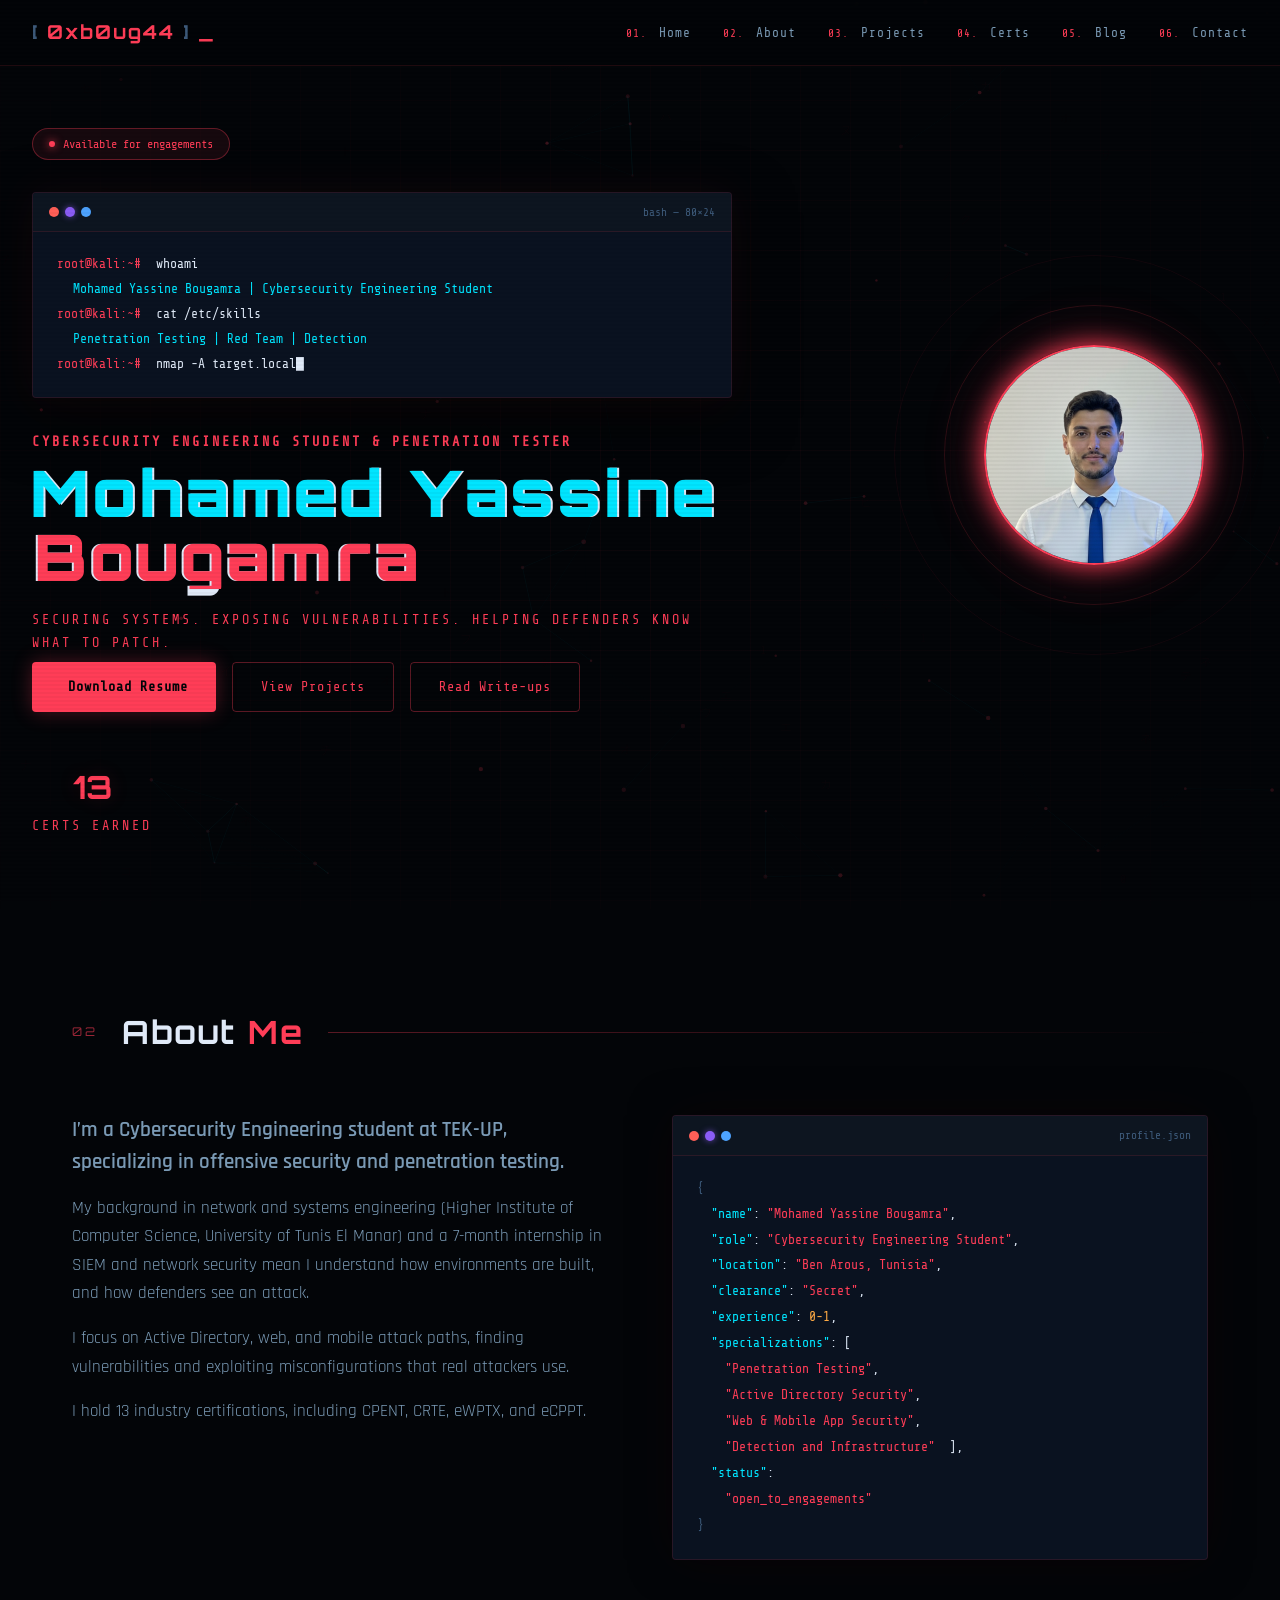
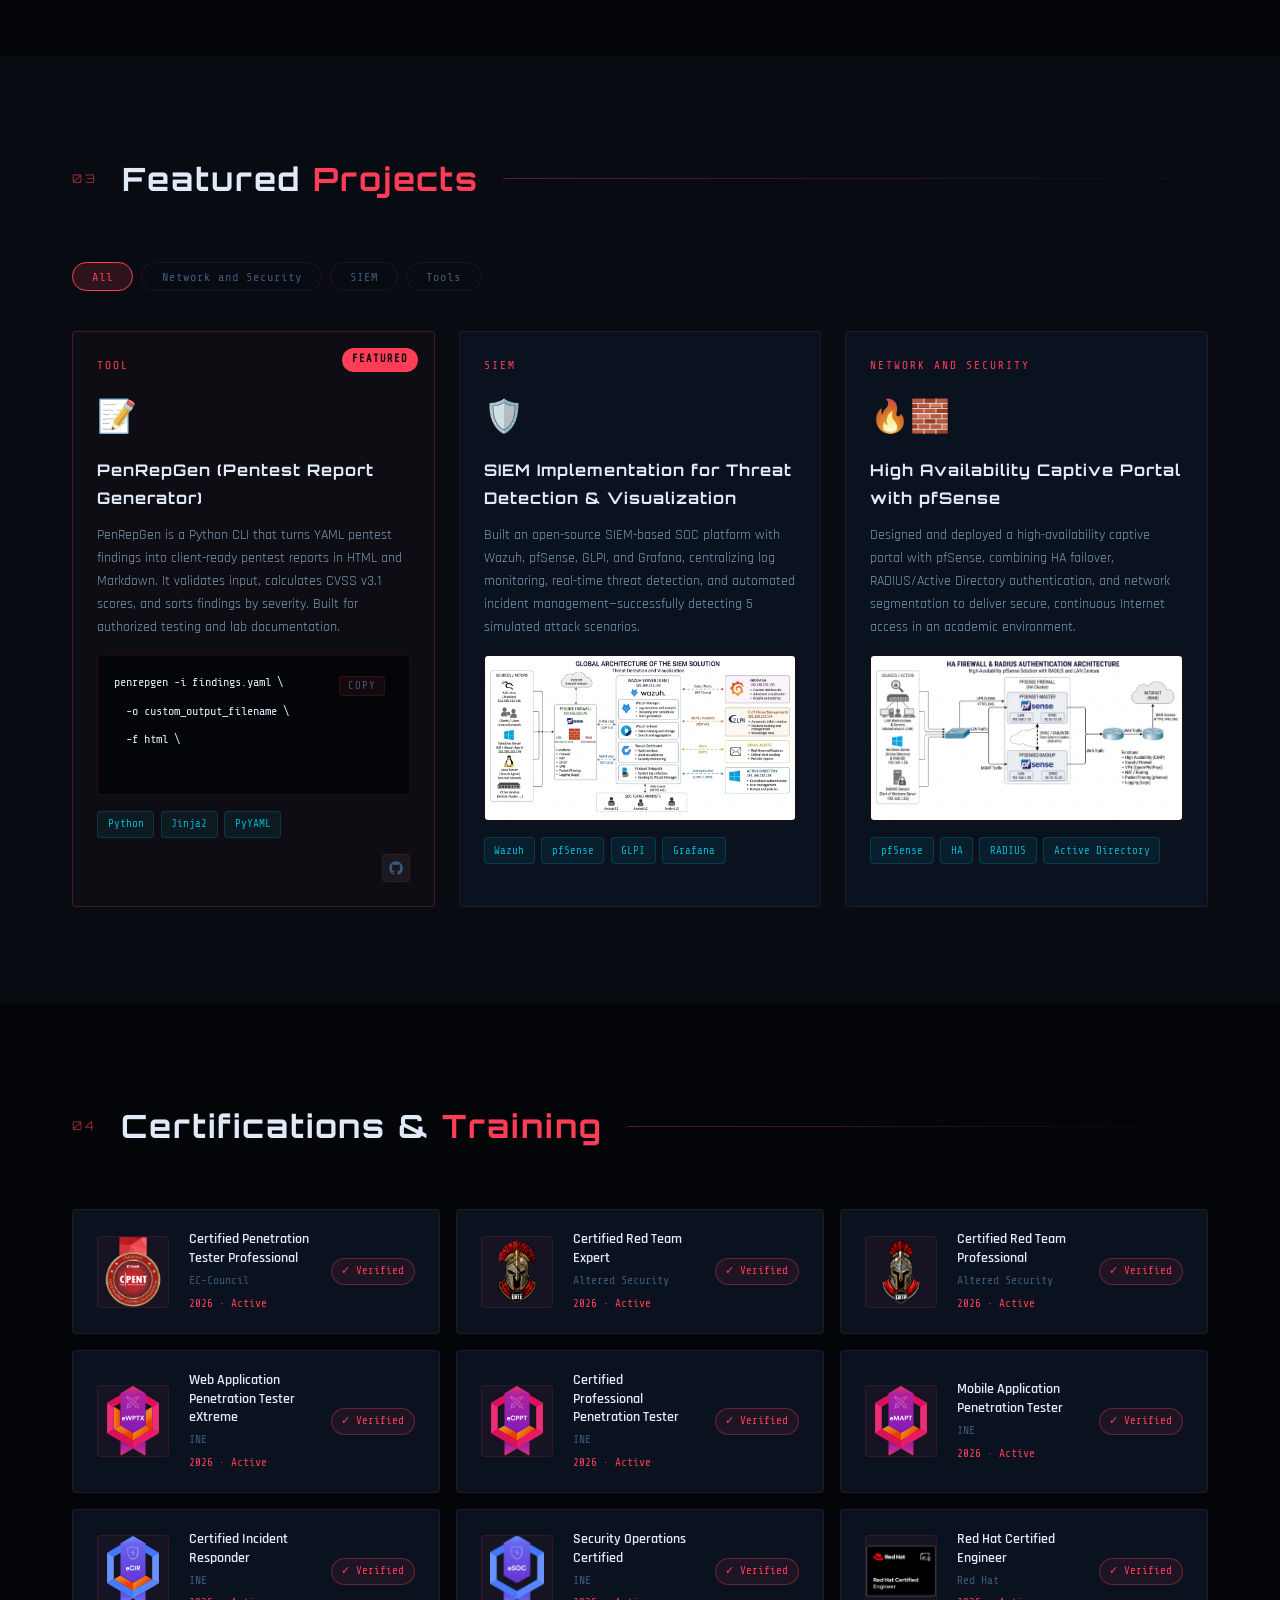
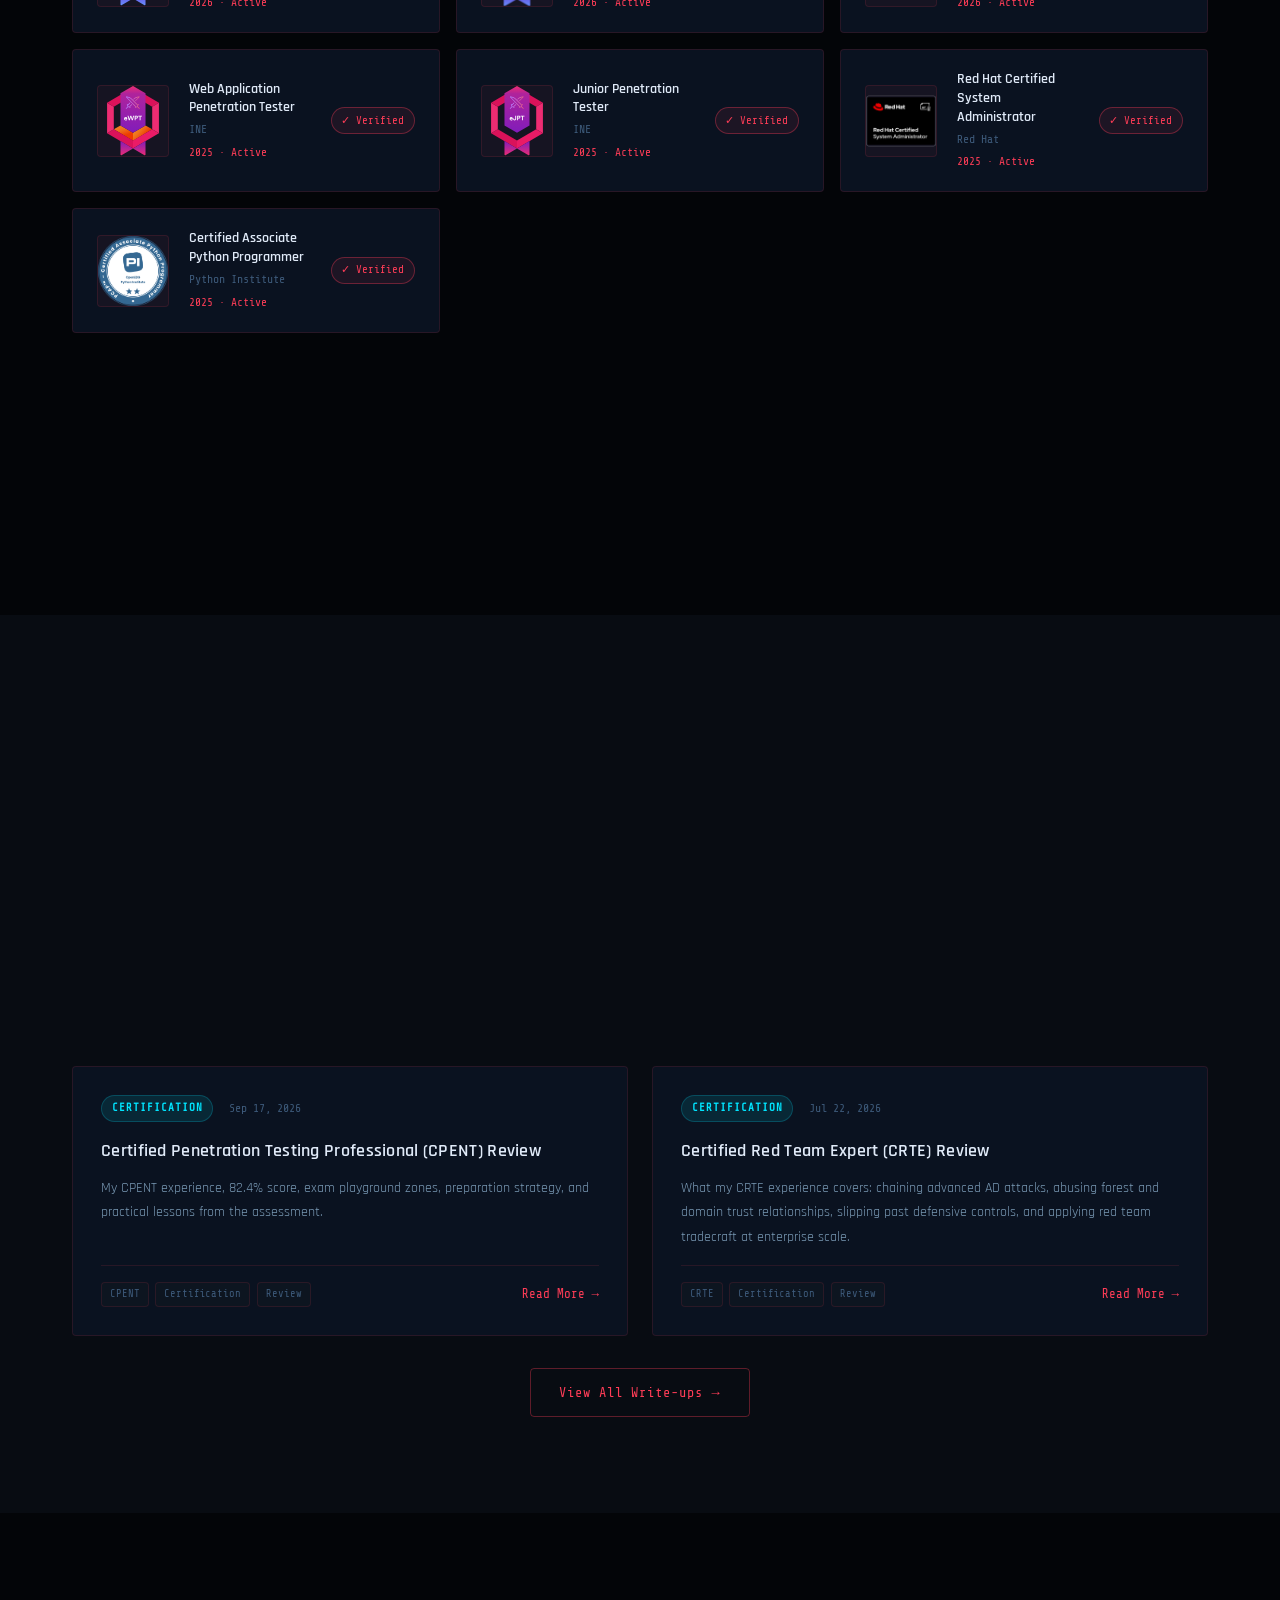
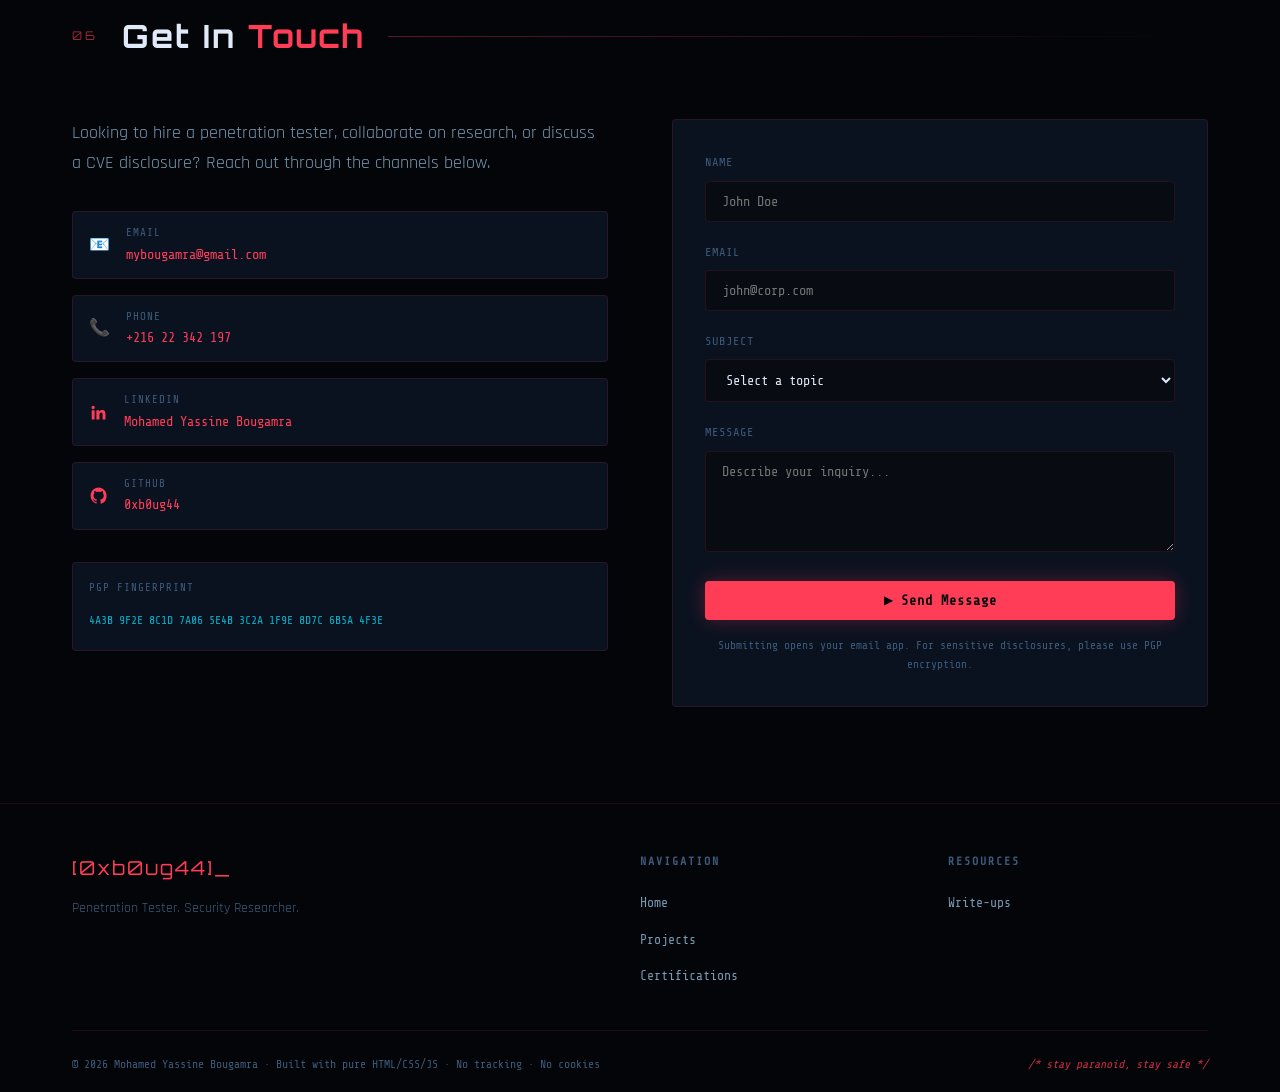
==== commit 1850fd79: "Initial commit" ====
--- a/index.html
+++ b/index.html
@@ -54,35 +54,36 @@
         </div>
         <div class="terminal-body">
           <div class="terminal-line"><span class="prompt">root@kali:~#</span> <span class="cmd">whoami</span></div>
-          <div class="terminal-line output" id="typeTarget"></div>
+          <div class="terminal-line output">Mohamed Yassine Bougamra | Cybersecurity Engineering Student</div>
           <div class="terminal-line"><span class="prompt">root@kali:~#</span> <span class="cmd">cat /etc/skills</span></div>
-          <div class="terminal-line output">Penetration Testing | SIEM | System Administration</div>
+          <div class="terminal-line output">Penetration Testing | Red Team | Detection</div>
           <div class="terminal-line"><span class="prompt">root@kali:~#</span> <span class="cmd">nmap -A target.local<span class="blink-cursor">█</span></span></div>
         </div>
       </div>
       <h1 class="hero-title">
-        <span class="hero-title-sm">Cybersecurity Engineer &amp; Penetration Tester</span>
+        <span class="hero-title-sm">Cybersecurity Engineering Student &amp; Penetration Tester</span>
         <span class="hero-name glitch" data-text="Mohamed Yassine Bougamra">Mohamed Yassine Bougamra</span>
       </h1>
-      <p class="hero-desc">Securing systems. Exposing vulnerabilities. Writing the exploits so defenders know what to patch.</p>
+      <p class="hero-title-sm">Securing systems. Exposing vulnerabilities. Helping defenders know what to patch.</p>
       <div class="hero-cta">
-        <a href="#projects" class="btn btn-primary">
-          <span class="btn-icon">▶</span> View Projects
+        <a href="resume-Mohamed_Yassine_Bougamra.pdf" class="btn btn-primary" download>
+          <span class="btn-icon"></span> Download Resume
         </a>
-        <a href="#blog" class="btn btn-ghost">Read Write-ups</a>
+        <a href="#projects" class="btn btn-ghost">View Projects</a>
+        <a href="#blog" class="btn btn-ghost" download>Read Write-ups</a>
       </div>
       <div class="hero-stats">
      <!-- <div class="stat"><span class="stat-num" data-count="0">0</span><span class="stat-label">CVEs Reported</span></div>
         <div class="stat-divider"></div>-->
-        <div class="stat"><span class="stat-num" data-count="12">0</span><span class="stat-label">Certs Earned</span></div>
-      </div>
-    </div>
-    <div class="hero-visual" aria-hidden="true">
+        <div class="stat"><span class="stat-num" data-count="13">0</span><span class="hero-title-sm">Certs Earned</span></div>
+      </div>
+    </div>
+    <div class="hero-visual">
       <div class="hex-ring ring-1"></div>
       <div class="hex-ring ring-2"></div>
       <div class="hex-ring ring-3"></div>
       <div class="hex-core">
-        <span class="hex-icon">⬡</span>
+        <img class="hero-photo" src="images/myPic.png" alt="Mohamed Yassine Bougamra" />
       </div>
     </div>
   </section>
@@ -98,9 +99,9 @@
       <div class="about-grid">
         <div class="about-text">
           <p class="about-lead">I’m a Cybersecurity Engineering student at TEK-UP, specializing in offensive security and penetration testing.</p>
-          <p>My background in network and systems engineering (Higher Institute of Computer Science, University of Tunis El Manar) and a 7-month internship in SIEM, networking, and system administration mean I understand how environments are built, and how defenders see an attack.</p>
-          <p>I focus on web, mobile, and Active Directory attack paths, finding vulnerabilities and exploiting misconfigurations that real attackers use.</p>
-          <p>I hold 12 industry certifications, including CPENT, CRTE, eWPTX, and eCPPT.</p>
+          <p>My background in network and systems engineering (Higher Institute of Computer Science, University of Tunis El Manar) and a 7-month internship in SIEM and network security mean I understand how environments are built, and how defenders see an attack.</p>
+          <p>I focus on Active Directory, web, and mobile attack paths, finding vulnerabilities and exploiting misconfigurations that real attackers use.</p>
+          <p>I hold 13 industry certifications, including CPENT, CRTE, eWPTX, and eCPPT.</p>
         </div>
         <div class="about-terminal">
           <div class="terminal-bar">
@@ -112,7 +113,7 @@
           <div class="terminal-body code-block">
 <pre><code><span class="json-brace">{</span>
   <span class="json-key">"name"</span>: <span class="json-str">"Mohamed Yassine Bougamra"</span>,
-  <span class="json-key">"role"</span>: <span class="json-str">"Cybersecurity Student"</span>,
+  <span class="json-key">"role"</span>: <span class="json-str">"Cybersecurity Engineering Student"</span>,
   <span class="json-key">"location"</span>: <span class="json-str">"Ben Arous, Tunisia"</span>,
   <span class="json-key">"clearance"</span>: <span class="json-str">"Secret"</span>,
   <span class="json-key">"experience"</span>: <span class="json-num">0-1</span>,
@@ -120,9 +121,7 @@
     <span class="json-str">"Penetration Testing"</span>,
     <span class="json-str">"Active Directory Security"</span>,
     <span class="json-str">"Web & Mobile App Security"</span>,
-    <span class="json-str">"SIEM"</span>,
-    <span class="json-str">"System Administration"</span>,
-  ],
+    <span class="json-str">"Detection and Infrastructure"</span>  ],
   <span class="json-key">"status"</span>: <span class="json-str">
     "open_to_engagements"</span>
 <span class="json-brace">}</span></code></pre>
@@ -149,8 +148,63 @@
       </div>
       <div class="projects-grid" id="projectsGrid">
 
-        <article class="project-card featured" data-category="network">
-          <div class="project-badge">Featured</div>
+
+
+
+<article class="project-card featured" data-category="tool">
+           <div class="project-badge">Featured</div>
+          <div class="project-card-header">
+            <span class="project-category">Tool</span>
+
+          </div>
+          <div class="project-icon">📝</div>
+          <h3 class="project-title">PenRepGen (Pentest Report Generator)</h3>
+          <p class="project-desc">PenRepGen is a Python CLI that turns YAML pentest findings into client-ready pentest reports in HTML and Markdown. It validates input, calculates CVSS v3.1 scores, and sorts findings by severity. Built for authorized testing and lab documentation.</p>
+          <div class="project-code">
+            <pre><code>penrepgen -i findings.yaml \
+  -o custom_output_filename \
+  -f html \
+    <span class="str"></span></code></pre>
+          </div>
+          <div class="project-tags">
+            <span class="ptag">Python</span>
+            <span class="ptag">Jinja2</span>
+            <span class="ptag">PyYAML</span>
+          </div>
+          <div class="project-card-footer">
+            <a href="https://github.com/0xb0ug44/penrepgen" class="project-link" target="_blank" rel="noopener noreferrer" aria-label="View PenRepGen repository">
+              <svg viewBox="0 0 24 24" aria-hidden="true" focusable="false">
+                <path fill="currentColor" d="M12 2C6.48 2 2 6.58 2 12.22c0 4.52 2.87 8.35 6.84 9.7.5.1.68-.22.68-.49v-1.7c-2.78.62-3.37-1.2-3.37-1.2-.46-1.2-1.11-1.52-1.11-1.52-.91-.64.07-.63.07-.63 1.01.08 1.54 1.07 1.54 1.07.9 1.58 2.36 1.12 2.94.86.09-.67.35-1.12.64-1.38-2.22-.26-4.56-1.14-4.56-5.06 0-1.12.39-2.03 1.03-2.75-.1-.26-.45-1.3.1-2.71 0 0 .84-.28 2.75 1.05a9.18 9.18 0 0 1 5 0c1.91-1.33 2.75-1.05 2.75-1.05.55 1.41.2 2.45.1 2.71.64.72 1.03 1.63 1.03 2.75 0 3.93-2.34 4.8-4.57 5.05.36.32.68.94.68 1.9v2.81c0 .27.18.6.69.49A10.23 10.23 0 0 0 22 12.22C22 6.58 17.52 2 12 2Z"/>
+              </svg>
+            </a>
+          </div>
+
+        </article>
+
+
+
+        <article class="project-card" data-category="siem">
+
+          <div class="project-card-header">
+            <span class="project-category">SIEM</span>
+
+          </div>
+          <div class="project-icon">🛡️</div>
+          <h3 class="project-title">SIEM Implementation for Threat Detection & Visualization</h3>
+          <p class="project-desc">Built an open-source SIEM-based SOC platform with Wazuh, pfSense, GLPI, and Grafana, centralizing log monitoring, real-time threat detection, and automated incident management—successfully detecting 5 simulated attack scenarios.</p>
+          <div class="project-image">
+            <img src="images/siem-architecture.png" alt="Global SIEM architecture showing Kali Linux, Windows and Linux sources, pfSense, Wazuh, Grafana, GLPI, email alerts, and Active Directory">
+          </div>
+          <div class="project-tags">
+            <span class="ptag">Wazuh</span>
+            <span class="ptag">pfSense</span>
+            <span class="ptag">GLPI</span>
+            <span class="ptag">Grafana</span>
+          </div>
+
+        </article>
+
+                <article class="project-card" data-category="network">
           <div class="project-card-header">
             <span class="project-category">Network and Security</span>
 
@@ -159,7 +213,7 @@
           <h3 class="project-title">High Availability Captive Portal with pfSense</h3>
           <p class="project-desc">Designed and deployed a high-availability captive portal with pfSense, combining HA failover, RADIUS/Active Directory authentication, and network segmentation to deliver secure, continuous Internet access in an academic environment.</p>
           <div class="project-image">
-            <img src="images/pfsense-topology.png" alt="Network topology showing the RADIUS server, pfSense master and backup firewalls, LAN, WAN, and Internet connections">
+            <img src="images/pfsense-topology.jpg" alt="Network topology showing the RADIUS server, pfSense master and backup firewalls, LAN, WAN, and Internet connections">
           </div>
           <div class="project-tags">
             <span class="ptag">pfSense</span>
@@ -167,95 +221,11 @@
             <span class="ptag">RADIUS</span>
             <span class="ptag">Active Directory</span>
           </div>
-          <div class="project-meta">
-            <span class="meta-item">⭐ 842</span>
-            <span class="meta-item">🍴 143</span>
-          </div>
+
         </article>
 
-        <article class="project-card featured" data-category="siem">
-          <div class="project-badge">Featured</div>
-          <div class="project-card-header">
-            <span class="project-category">SIEM</span>
-
-          </div>
-          <div class="project-icon">🛡️</div>
-          <h3 class="project-title">SIEM Implementation for Threat Detection & Visualization</h3>
-          <p class="project-desc">Built an open-source SIEM-based SOC platform with Wazuh, pfSense, GLPI, and Grafana, centralizing log monitoring, real-time threat detection, and automated incident management—successfully detecting 5 simulated attack scenarios.</p>
-          <div class="project-image">
-            <img src="images/siem-architecture.png" alt="Global SIEM architecture showing Kali Linux, Windows and Linux sources, pfSense, Wazuh, Grafana, GLPI, email alerts, and Active Directory">
-          </div>
-          <div class="project-tags">
-            <span class="ptag">Wazuh</span>
-            <span class="ptag">pfSense</span>
-            <span class="ptag">GLPI</span>
-            <span class="ptag">Grafana</span>
-          </div>
-          <div class="project-meta">
-            <span class="meta-item">⭐ 2.1k</span>
-            <span class="meta-item">🍴 387</span>
-          </div>
-        </article>
-
-        <article class="project-card" data-category="tool">
-          <div class="project-card-header">
-            <span class="project-category">Tool</span>
-            <div class="project-links">
-              <a href="#" class="project-link">⌥</a>
-              <a href="#" class="project-link">↗</a>
-            </div>
-          </div>
-          <div class="project-icon">🔐</div>
-          <h3 class="project-title">HashBreaker</h3>
-          <p class="project-desc">GPU-accelerated hash cracker supporting MD5, SHA-1/256/512, bcrypt, and NTLM with rule-based mutation engine and wordlist generation.</p>
-          <div class="project-code">
-            <pre><code>hashbreaker -m ntlm \
-  -w /wordlists/rockyou.txt \
-  --rules best64 \
-  <span class="str">-h 8846f7eaee8fb117ad06bdd830b7586c</span></code></pre>
-          </div>
-          <div class="project-tags">
-            <span class="ptag">C++</span>
-            <span class="ptag">CUDA</span>
-            <span class="ptag">OpenCL</span>
-          </div>
-          <div class="project-meta">
-            <span class="meta-item">⭐ 561</span>
-            <span class="meta-item">🍴 89</span>
-          </div>
-        </article>
-
-<!--        <article class="project-card" data-category="research">
-          <div class="project-card-header">
-            <span class="project-category">Research</span>
-            <div class="project-links">
-              <a href="#" class="project-link">⌥</a>
-              <a href="#" class="project-link">↗</a>
-            </div>
-          </div>
-          <div class="project-icon">🧬</div>
-          <h3 class="project-title">AD Bloodhound Extensions</h3>
-          <p class="project-desc">Custom BloodHound queries and attack path extensions for Azure AD hybrid environments. Identifies Golden Ticket and DCSync opportunities.</p>
-          <div class="project-code">
-            <pre><code><span class="cmt"># Find DA shortest paths</span>
-MATCH p=shortestPath(
-  (u:User)-[*1..]->(g:Group)
-)
-WHERE g.name =~ <span class="str">".*DOMAIN ADMINS.*"</span>
-RETURN p</code></pre>
-          </div>
-          <div class="project-tags">
-            <span class="ptag">Neo4j</span>
-            <span class="ptag">Cypher</span>
-            <span class="ptag">AD</span>
-          </div>
-          <div class="project-meta">
-            <span class="meta-item">⭐ 1.3k</span>
-            <span class="meta-item">🍴 201</span>
-          </div>
-        </article> -->
-
-        
+
+
 
         
 
@@ -282,7 +252,7 @@
             <p class="cert-issuer">EC-Council</p>
             <p class="cert-year">2026 · Active</p>
           </div>
-          <div class="cert-badge verified">✓ Verified</div>
+          <a href="https://www.credential.net/3743489a-1e4f-4bc7-83e8-5de7982fb959?username=mohamedyassinebougamra314830" class="cert-badge verified" target="_blank" rel="noopener noreferrer" aria-label="Verify Certified Penetration Tester Professional on Credential.net">✓ Verified</a>
         </div>
 
         <div class="cert-card">
@@ -294,7 +264,7 @@
             <p class="cert-issuer">Altered Security</p>
             <p class="cert-year">2026 · Active</p>
           </div>
-          <div class="cert-badge verified">✓ Verified</div>
+          <a href="https://www.credential.net/957c64f1-b25a-47a7-a642-33353935af8c#acc.mH7CcNQB" class="cert-badge verified" target="_blank" rel="noopener noreferrer" aria-label="Verify Certified Red Team Expert on Credential.net">✓ Verified</a>
         </div>
 
         <div class="cert-card">
@@ -306,7 +276,7 @@
             <p class="cert-issuer">Altered Security</p>
             <p class="cert-year">2026 · Active</p>
           </div>
-          <div class="cert-badge verified">✓ Verified</div>
+          <a href="https://www.credential.net/fec7980a-0a77-490b-b2b5-605773ca1435#acc.BmPQ5FKl" class="cert-badge verified" target="_blank" rel="noopener noreferrer" aria-label="Verify Certified Red Team Professional on Credential.net">✓ Verified</a>
         </div>
 
         <div class="cert-card">
@@ -318,7 +288,7 @@
             <p class="cert-issuer">INE</p>
             <p class="cert-year">2026 · Active</p>
           </div>
-          <div class="cert-badge verified">✓ Verified</div>
+          <a href="https://certs.ine.com/4aa53627-10ef-4273-b313-5f90c33ad05a#acc.ADzKgYtZ" class="cert-badge verified" target="_blank" rel="noopener noreferrer" aria-label="Verify Web Application Penetration Tester eXtreme on INE">✓ Verified</a>
         </div>
 
         <div class="cert-card">
@@ -330,7 +300,7 @@
             <p class="cert-issuer">INE</p>
             <p class="cert-year">2026 · Active</p>
           </div>
-          <div class="cert-badge verified">✓ Verified</div>
+          <a href="https://certs.ine.com/36a931cb-0f25-499d-95c8-4916b3c444e8#acc.B3DYNvzI" class="cert-badge verified" target="_blank" rel="noopener noreferrer" aria-label="Verify Certified Professional Penetration Tester on INE">✓ Verified</a>
         </div>
         
         <div class="cert-card">
@@ -342,7 +312,19 @@
             <p class="cert-issuer">INE</p>
             <p class="cert-year">2026 · Active</p>
           </div>
-          <div class="cert-badge verified">✓ Verified</div>
+          <a href="https://certs.ine.com/c397bcbc-175a-4368-a36d-4215562f85c5#acc.pV0A1YLO" class="cert-badge verified" target="_blank" rel="noopener noreferrer" aria-label="Verify Mobile Application Penetration Tester on INE">✓ Verified</a>
+        </div>
+
+        <div class="cert-card">
+          <div class="cert-logo">
+            <img src="badges/eCIR.svg" alt="eCIR certification badge" loading="lazy" />
+          </div>
+          <div class="cert-info">
+            <h3>Certified Incident Responder</h3>
+            <p class="cert-issuer">INE</p>
+            <p class="cert-year">2026 · Active</p>
+          </div>
+          <a href="https://www.credential.net/e3a61a8d-71e9-4b8b-9f49-ea52f8070dea#acc.r1J46XmT" class="cert-badge verified" target="_blank" rel="noopener noreferrer" aria-label="Verify Security Operations Certified on INE">✓ Verified</a>
         </div>
 
         <div class="cert-card">
@@ -354,7 +336,7 @@
             <p class="cert-issuer">INE</p>
             <p class="cert-year">2026 · Active</p>
           </div>
-          <div class="cert-badge verified">✓ Verified</div>
+          <a href="https://certs.ine.com/ced9a423-d405-4634-a2d9-5d0126d9d221#acc.fiesHakn" class="cert-badge verified" target="_blank" rel="noopener noreferrer" aria-label="Verify Security Operations Certified on INE">✓ Verified</a>
         </div>
 
         <div class="cert-card">
@@ -366,7 +348,7 @@
             <p class="cert-issuer">Red Hat</p>
             <p class="cert-year">2026 · Active</p>
           </div>
-          <div class="cert-badge verified">✓ Verified</div>
+          <a href="https://www.credly.com/badges/bedd3769-9b4b-43aa-a851-e4a6494f2a11/" class="cert-badge verified" target="_blank" rel="noopener noreferrer" aria-label="Verify Red Hat Certified Engineer on Credly">✓ Verified</a>
         </div>
 
         <div class="cert-card">
@@ -378,7 +360,7 @@
             <p class="cert-issuer">INE</p>
             <p class="cert-year">2025 · Active</p>
           </div>
-          <div class="cert-badge verified">✓ Verified</div>
+          <a href="https://certs.ine.com/7973621b-eb2a-49b7-8104-456509ca3147#acc.jQDbAoN8" class="cert-badge verified" target="_blank" rel="noopener noreferrer" aria-label="Verify Web Application Penetration Tester on INE">✓ Verified</a>
         </div>
 
         <div class="cert-card">
@@ -390,7 +372,7 @@
             <p class="cert-issuer">INE</p>
             <p class="cert-year">2025 · Active</p>
           </div>
-          <div class="cert-badge verified">✓ Verified</div>
+          <a href="https://certs.ine.com/ffd1e27c-b2b9-46f2-88cd-cb8c106ab4b6#acc.dWeKZkDl" class="cert-badge verified" target="_blank" rel="noopener noreferrer" aria-label="Verify Junior Penetration Tester on INE">✓ Verified</a>
         </div>
 
         <div class="cert-card">
@@ -402,7 +384,7 @@
             <p class="cert-issuer">Red Hat</p>
             <p class="cert-year">2025 · Active</p>
           </div>
-          <div class="cert-badge verified">✓ Verified</div>
+          <a href="https://www.credly.com/badges/7772be2d-195a-4cf3-bcf1-21837f4ff249/" class="cert-badge verified" target="_blank" rel="noopener noreferrer" aria-label="Verify Red Hat Certified System Administrator on Credly">✓ Verified</a>
         </div>
 
                 <div class="cert-card">
@@ -414,7 +396,7 @@
             <p class="cert-issuer">Python Institute</p>
             <p class="cert-year">2025 · Active</p>
           </div>
-          <div class="cert-badge verified">✓ Verified</div>
+          <a href="https://www.credly.com/badges/99a9076c-1916-46f3-b6b5-c47962a0e0a1/" class="cert-badge verified" target="_blank" rel="noopener noreferrer" aria-label="Verify Certified Associate Python Programmer on Credly">✓ Verified</a>
         </div>
 
       </div>
@@ -440,13 +422,14 @@
             <span class="rank-title">[0x9][MAGE]</span>
           </div>
           <div class="rank-bar-wrap">
-            <div class="rank-bar" style="--fill: 92%">
+            <div class="rank-bar" style="--fill: 96%">
               <div class="rank-fill"></div>
             </div>
-            <span class="rank-pct">95%</span>
-          </div>
-          <p class="rank-sub">Top 5% Globally · 80 Rooms</p>
-        </div>
+            <span class="rank-pct">96%</span>
+          </div>
+          <p class="rank-sub">Top 4% Globally · 107 Rooms</p>
+        </div>
+
       </div>
     </div>
   </section>
@@ -461,7 +444,25 @@
       </div>
       <div class="blog-grid">
 
-         <article class="blog-card featured-post">
+        <article class="blog-card featured-post">
+          <div class="blog-meta">
+            <span class="blog-category cat-net">Certification</span>
+            <span class="blog-date">Oct 17, 2026</span>
+          </div>
+          <h3 class="blog-title">eMAPT Review: Exam Structure, Mobile Testing Workflow, and Preparation Advice</h3>
+          <p class="blog-excerpt">A practical review of the eMAPT mobile application security certification, covering the exam sections, Android and iOS workflow, preparation strategy, and useful practice resources.</p>
+
+          <div class="blog-footer">
+            <div class="blog-tags-row">
+              <span class="btag">eMAPT</span>
+              <span class="btag">Mobile Security</span>
+              <span class="btag">Review</span>
+            </div>
+            <a href="blog/eMAPT_Review.html" class="read-more">Read More →</a>
+          </div>
+        </article>
+
+        <article class="blog-card">
           <div class="blog-meta">
             <span class="blog-category cat-net">Certification</span>
             <span class="blog-date">Sep 17, 2026</span>
@@ -500,24 +501,6 @@
 
 
 
-
-        <article class="blog-card">
-          <div class="blog-meta">
-            <span class="blog-category cat-net">Certification</span>
-            <span class="blog-date">Jun 10, 2026</span>
-          </div>
-          <h3 class="blog-title">Certified Red Team Professional (CRTP) Review</h3>
-          <p class="blog-excerpt">Inside my CRTP path: hands-on Active Directory enumeration, exploiting misconfigurations, pivoting through compromised hosts, and escalating privileges the way real internal engagements demand.</p>
-
-          <div class="blog-footer">
-            <div class="blog-tags-row">
-              <span class="btag">CRTP</span>
-              <span class="btag">Certification</span>
-              <span class="btag">Review</span>
-            </div>
-            <a href="blog/CRTP_Review.html" class="read-more">Read More →</a>
-          </div>
-        </article>
 
 
 
@@ -565,15 +548,25 @@
               </div>
             </a>
             <a href="https://linkedin.com/in/med-yassine-bougamra" target="_blank" class="channel">
-              <span class="channel-icon">🔗</span>
+              <span class="channel-icon" aria-hidden="true">
+                <svg viewBox="0 0 24 24" focusable="false">
+                  <path fill="currentColor" d="M5.2 3.5a2.1 2.1 0 1 1 0 4.2 2.1 2.1 0 0 1 0-4.2ZM3.4 9h3.6v11.5H3.4V9Zm5.8 0h3.4v1.6h.1c.5-.9 1.7-1.9 3.5-1.9 3.7 0 4.4 2.4 4.4 5.6v6.2H17v-5.5c0-1.3 0-3-1.8-3s-2.1 1.4-2.1 2.9v5.6H9.2V9Z"/>
+                </svg>
+              </span>
               <div>
                 <span class="channel-label">LinkedIn</span>
                 <span class="channel-value">Mohamed Yassine Bougamra</span>
               </div>
             </a>
-            <a >
+            <a href="https://github.com/0xb0ug44" target="_blank" class="channel">
+              <span class="channel-icon" aria-hidden="true">
+                <svg viewBox="0 0 24 24" focusable="false">
+                  <path fill="currentColor" d="M12 2C6.48 2 2 6.58 2 12.22c0 4.52 2.87 8.35 6.84 9.7.5.1.68-.22.68-.49v-1.7c-2.78.62-3.37-1.2-3.37-1.2-.46-1.2-1.11-1.52-1.11-1.52-.91-.64.07-.63.07-.63 1.01.08 1.54 1.07 1.54 1.07.9 1.58 2.36 1.12 2.94.86.09-.67.35-1.12.64-1.38-2.22-.26-4.56-1.14-4.56-5.06 0-1.12.39-2.03 1.03-2.75-.1-.26-.45-1.3.1-2.71 0 0 .84-.28 2.75 1.05a9.18 9.18 0 0 1 5 0c1.91-1.33 2.75-1.05 2.75-1.05.55 1.41.2 2.45.1 2.71.64.72 1.03 1.63 1.03 2.75 0 3.93-2.34 4.8-4.57 5.05.36.32.68.94.68 1.9v2.81c0 .27.18.6.69.49A10.23 10.23 0 0 0 22 12.22C22 6.58 17.52 2 12 2Z"/>
+                </svg>
+              </span>
               <div>
-
+                <span class="channel-label">GitHub</span>
+                <span class="channel-value">0xb0ug44</span>
               </div>
             </a>
           </div>
@@ -609,7 +602,7 @@
           <button type="submit" class="btn btn-primary btn-full">
             <span class="btn-icon">▶</span> Send Message
           </button>
-          <div class="form-note">For sensitive disclosures, please use PGP encryption.</div>
+          <div class="form-note">Submitting opens your email app. For sensitive disclosures, please use PGP encryption.</div>
         </form>
       </div>
     </div>
--- a/css/style.css
+++ b/css/style.css
@@ -276,7 +276,7 @@
 
 .hero-desc {
   font-size: 1.15rem;
-  color: var(--text-secondary);
+  color: var(--red);
   margin-bottom: 2rem;
   font-weight: 300;
   letter-spacing: 0.5px;
@@ -367,10 +367,19 @@
   position: absolute;
   top: 50%; left: 50%;
   transform: translate(-50%, -50%);
-  font-size: 5rem;
-  color: var(--green);
-  text-shadow: 0 0 40px var(--green), 0 0 80px rgba(255,61,87,0.3);
   animation: float 6s ease-in-out infinite;
+}
+
+.hero-photo {
+  display: block;
+  width: 220px;
+  height: 220px;
+  object-fit: cover;
+  border: 2px solid var(--green);
+  border-radius: 50%;
+  box-shadow:
+    0 0 25px var(--green),
+    0 0 60px rgba(255, 61, 87, 0.3);
 }
 
 /* ============ BUTTONS ============ */
@@ -680,6 +689,17 @@
   border-color: var(--green);
 }
 
+.project-card-footer {
+  display: flex;
+  justify-content: flex-end;
+  margin-top: 1rem;
+}
+
+.project-link svg {
+  width: 16px;
+  height: 16px;
+}
+
 .project-icon {
   font-size: 2rem;
   margin-bottom: 0.75rem;
@@ -835,6 +855,13 @@
   background: rgba(255,61,87,0.08);
   color: var(--green);
   border: 1px solid var(--border-bright);
+  text-decoration: none;
+  transition: var(--transition);
+}
+.cert-badge.verified:hover,
+.cert-badge.verified:focus-visible {
+  background: var(--green-glow);
+  color: var(--text-primary);
 }
 
 /* Platform ranks */
@@ -1063,7 +1090,16 @@
   transform: translateX(4px);
 }
 
-.channel-icon { font-size: 1.2rem; flex-shrink: 0; }
+.channel-icon {
+  display: flex;
+  flex-shrink: 0;
+  color: var(--green);
+}
+
+.channel-icon svg {
+  width: 1.2rem;
+  height: 1.2rem;
+}
 
 .channel-label {
   display: block;
@@ -1327,4 +1363,5 @@
 @media (max-width: 480px) {
   .hero-name { font-size: 2rem; }
   .stat-num { font-size: 1.6rem; }
-}
+  .hero-photo { width: 180px; height: 180px; }
+}
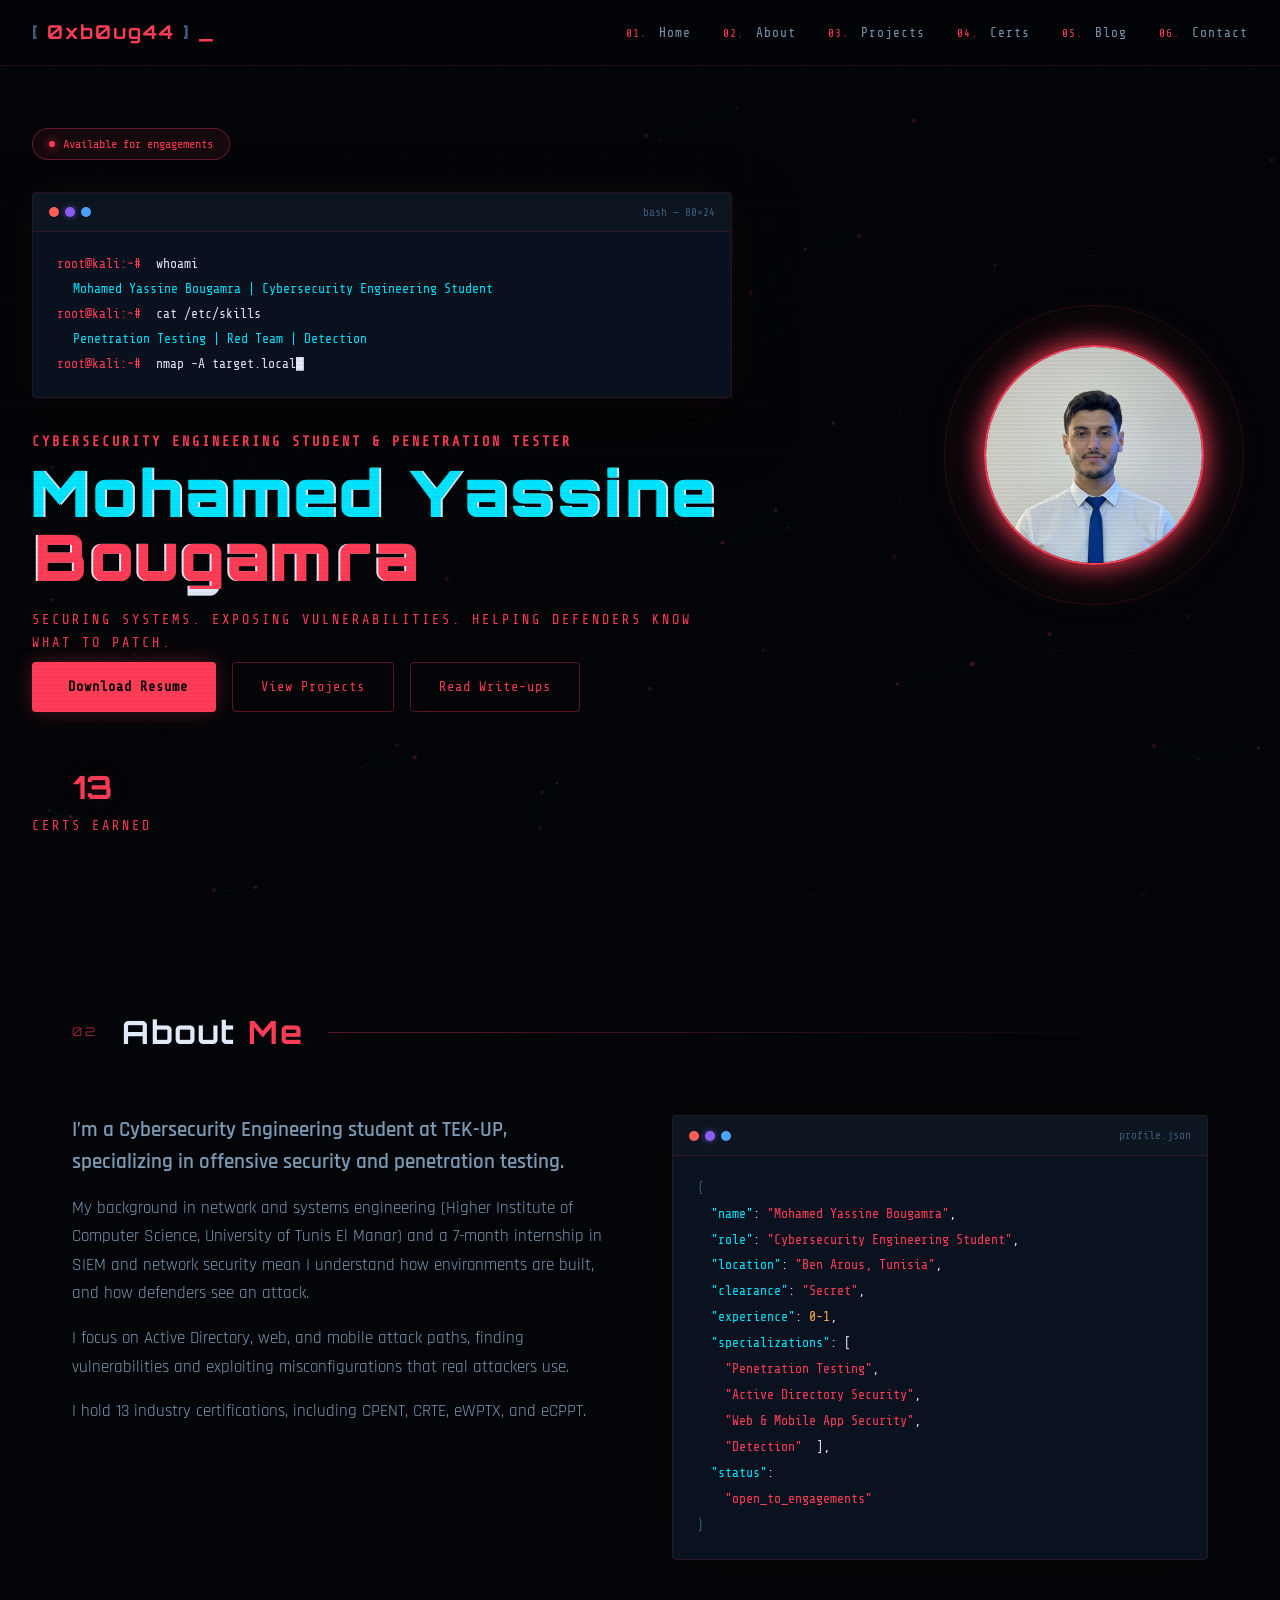
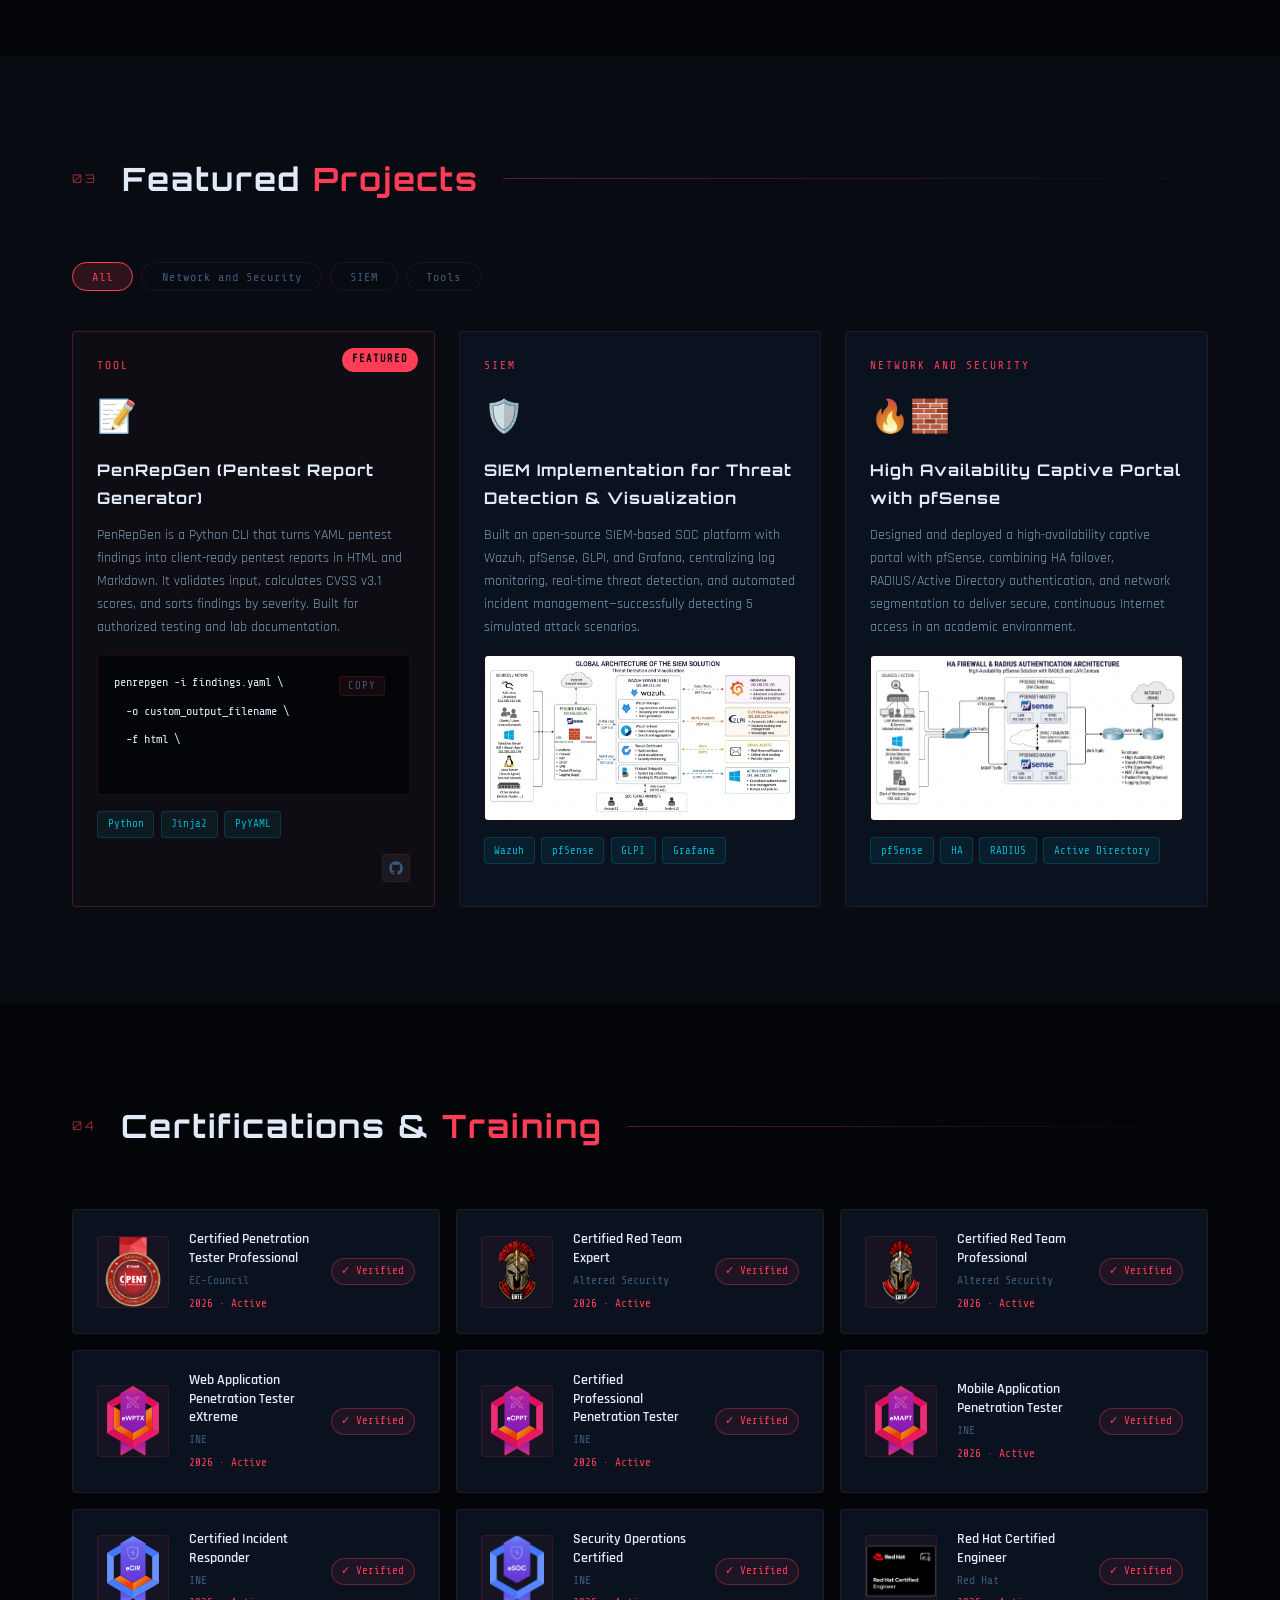
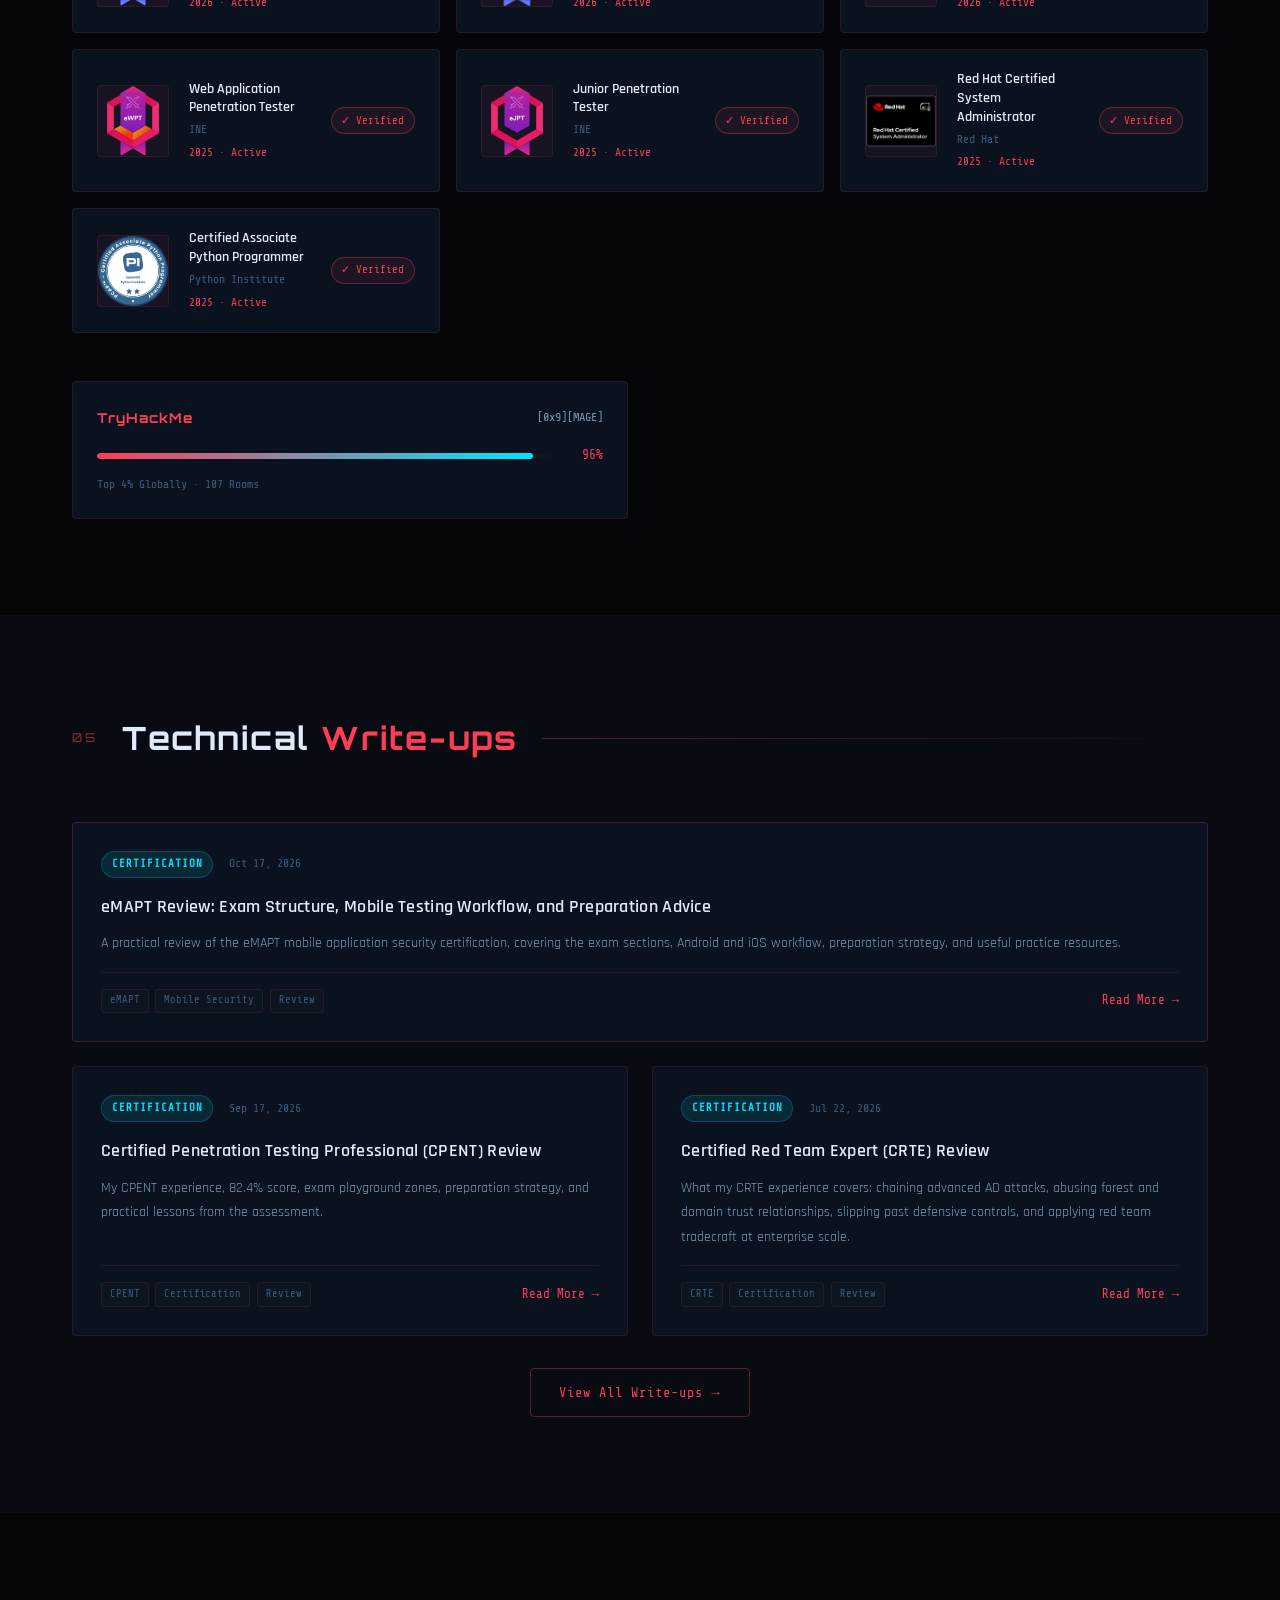
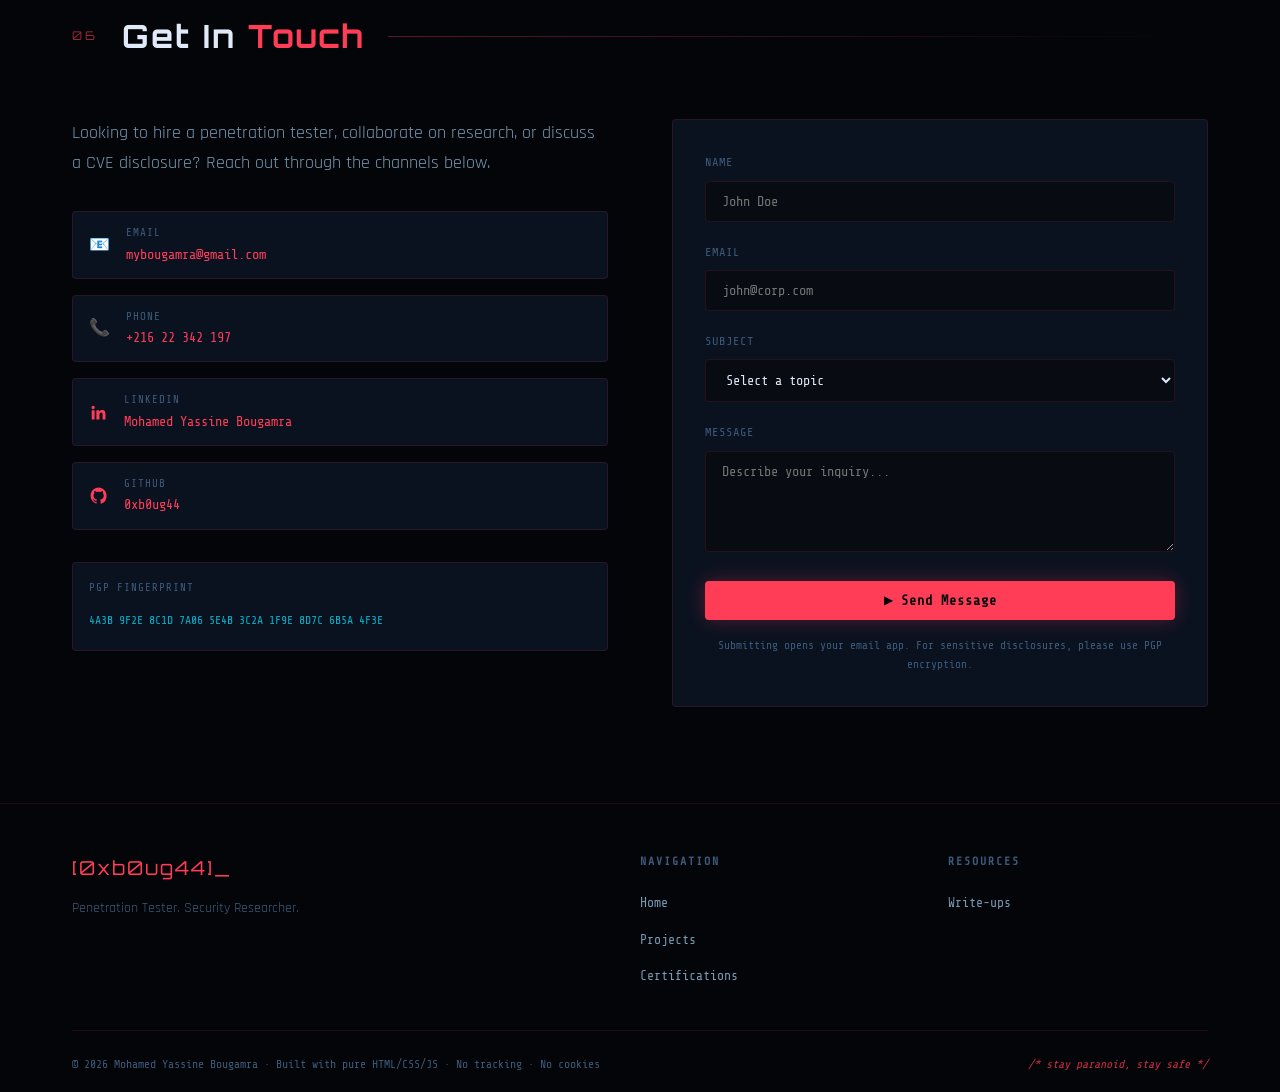
==== commit 2e8c5e6d: "Fix JSON structure in index.html" ====
--- a/index.html
+++ b/index.html
@@ -121,7 +121,7 @@
     <span class="json-str">"Penetration Testing"</span>,
     <span class="json-str">"Active Directory Security"</span>,
     <span class="json-str">"Web & Mobile App Security"</span>,
-    <span class="json-str">"Detection and Infrastructure"</span>  ],
+    <span class="json-str">"Detection"</span>  ],
   <span class="json-key">"status"</span>: <span class="json-str">
     "open_to_engagements"</span>
 <span class="json-brace">}</span></code></pre>
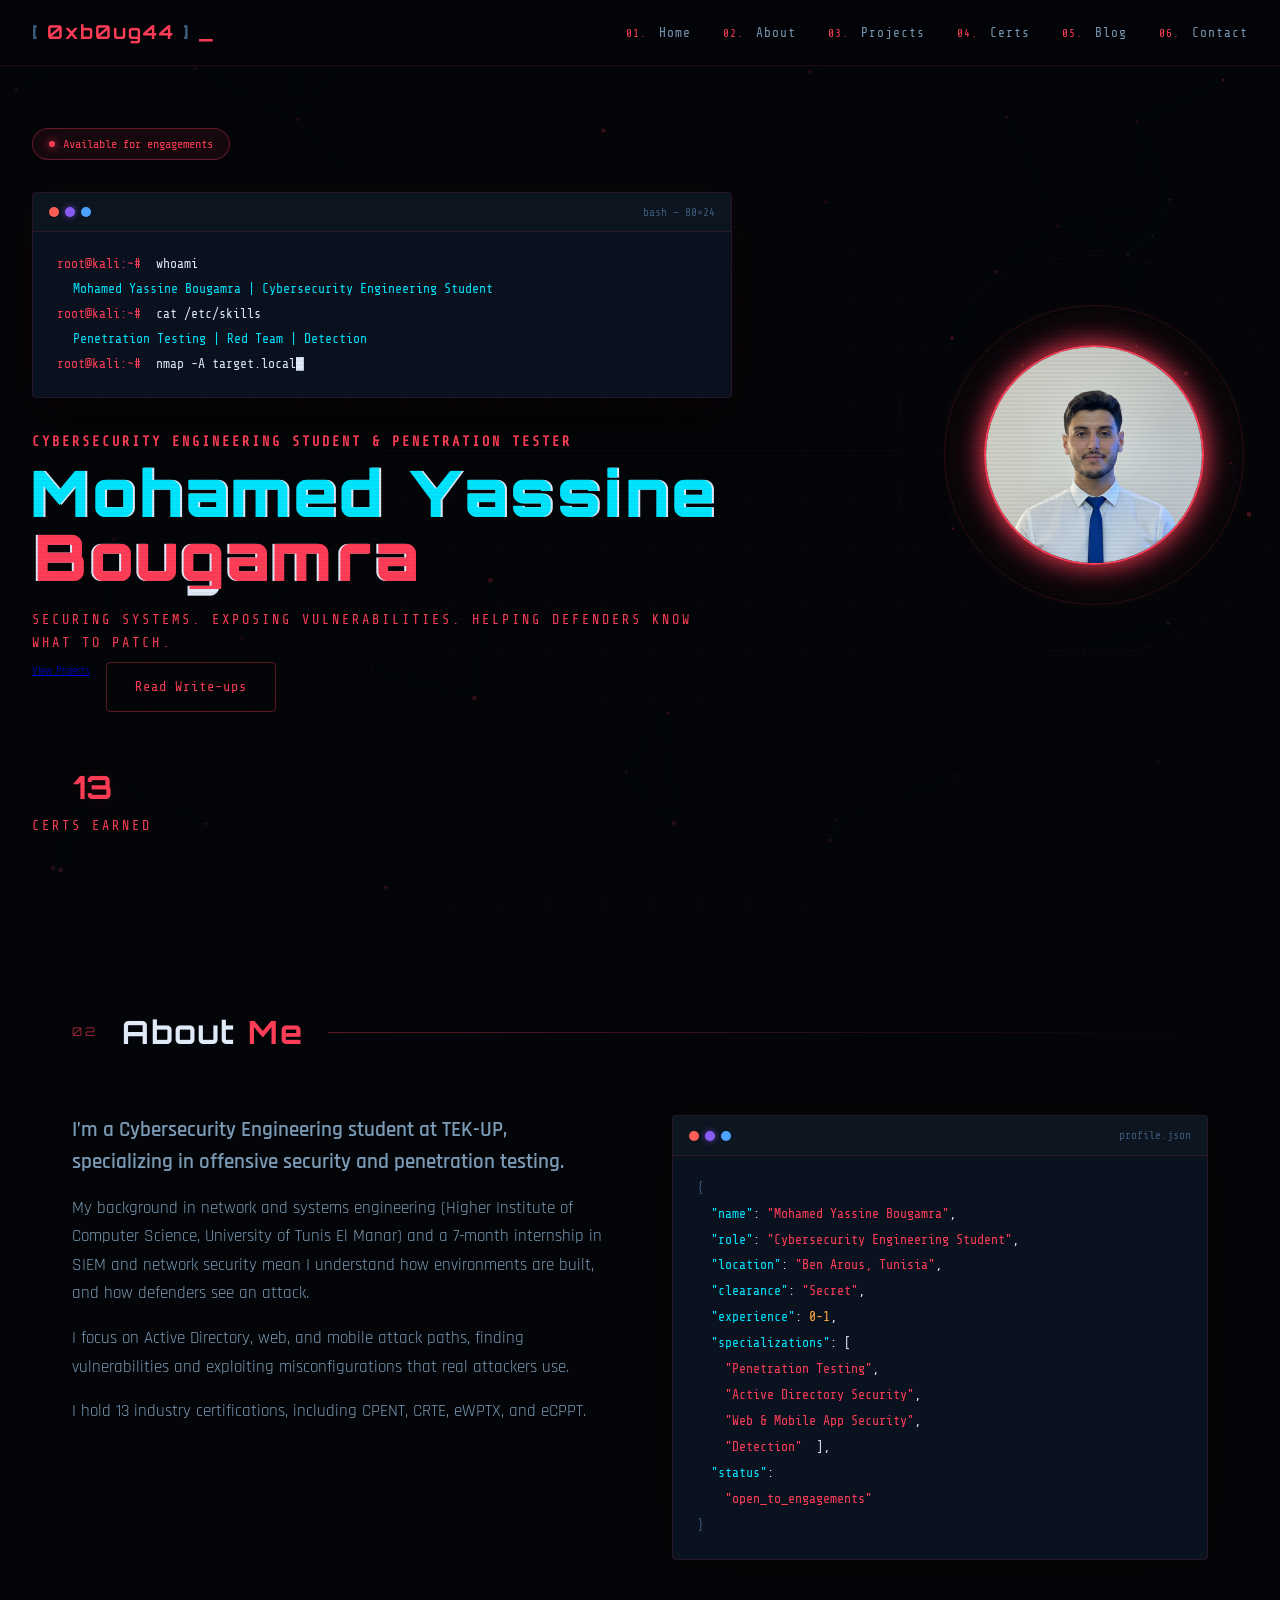
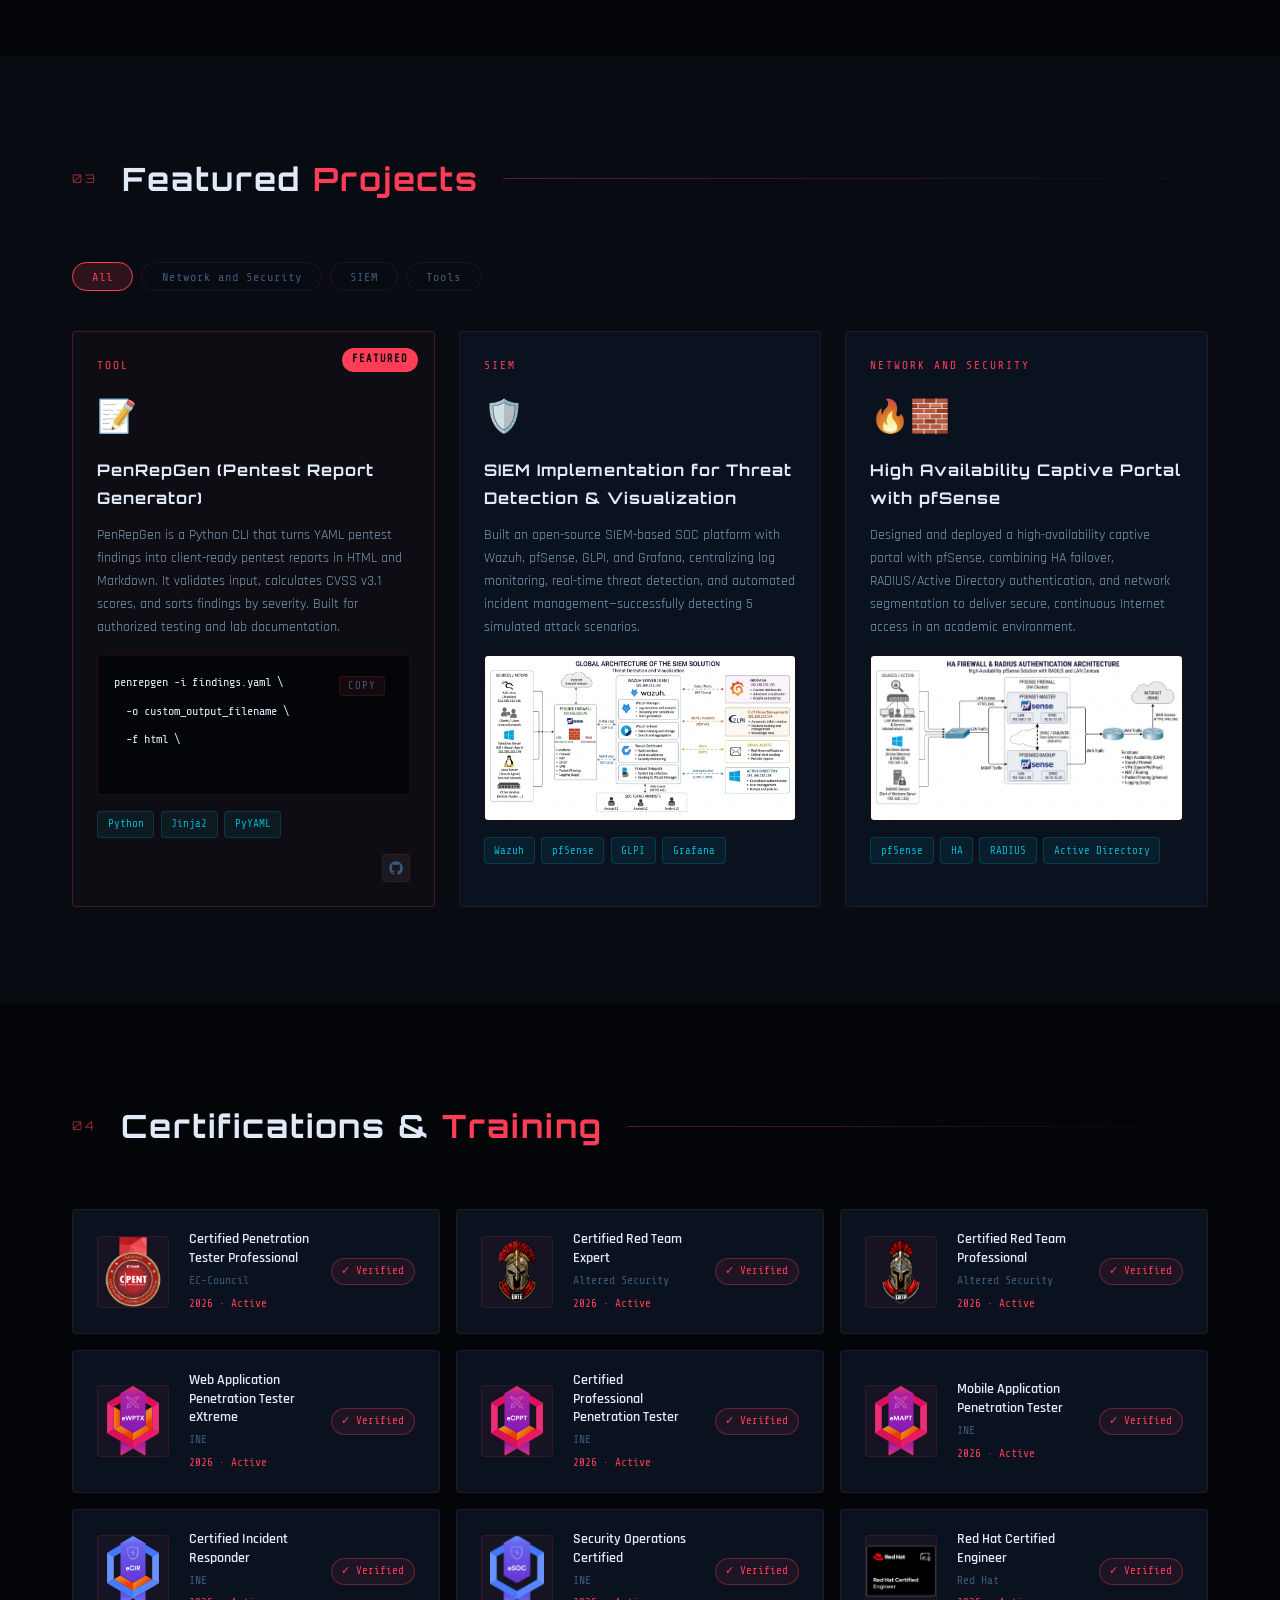
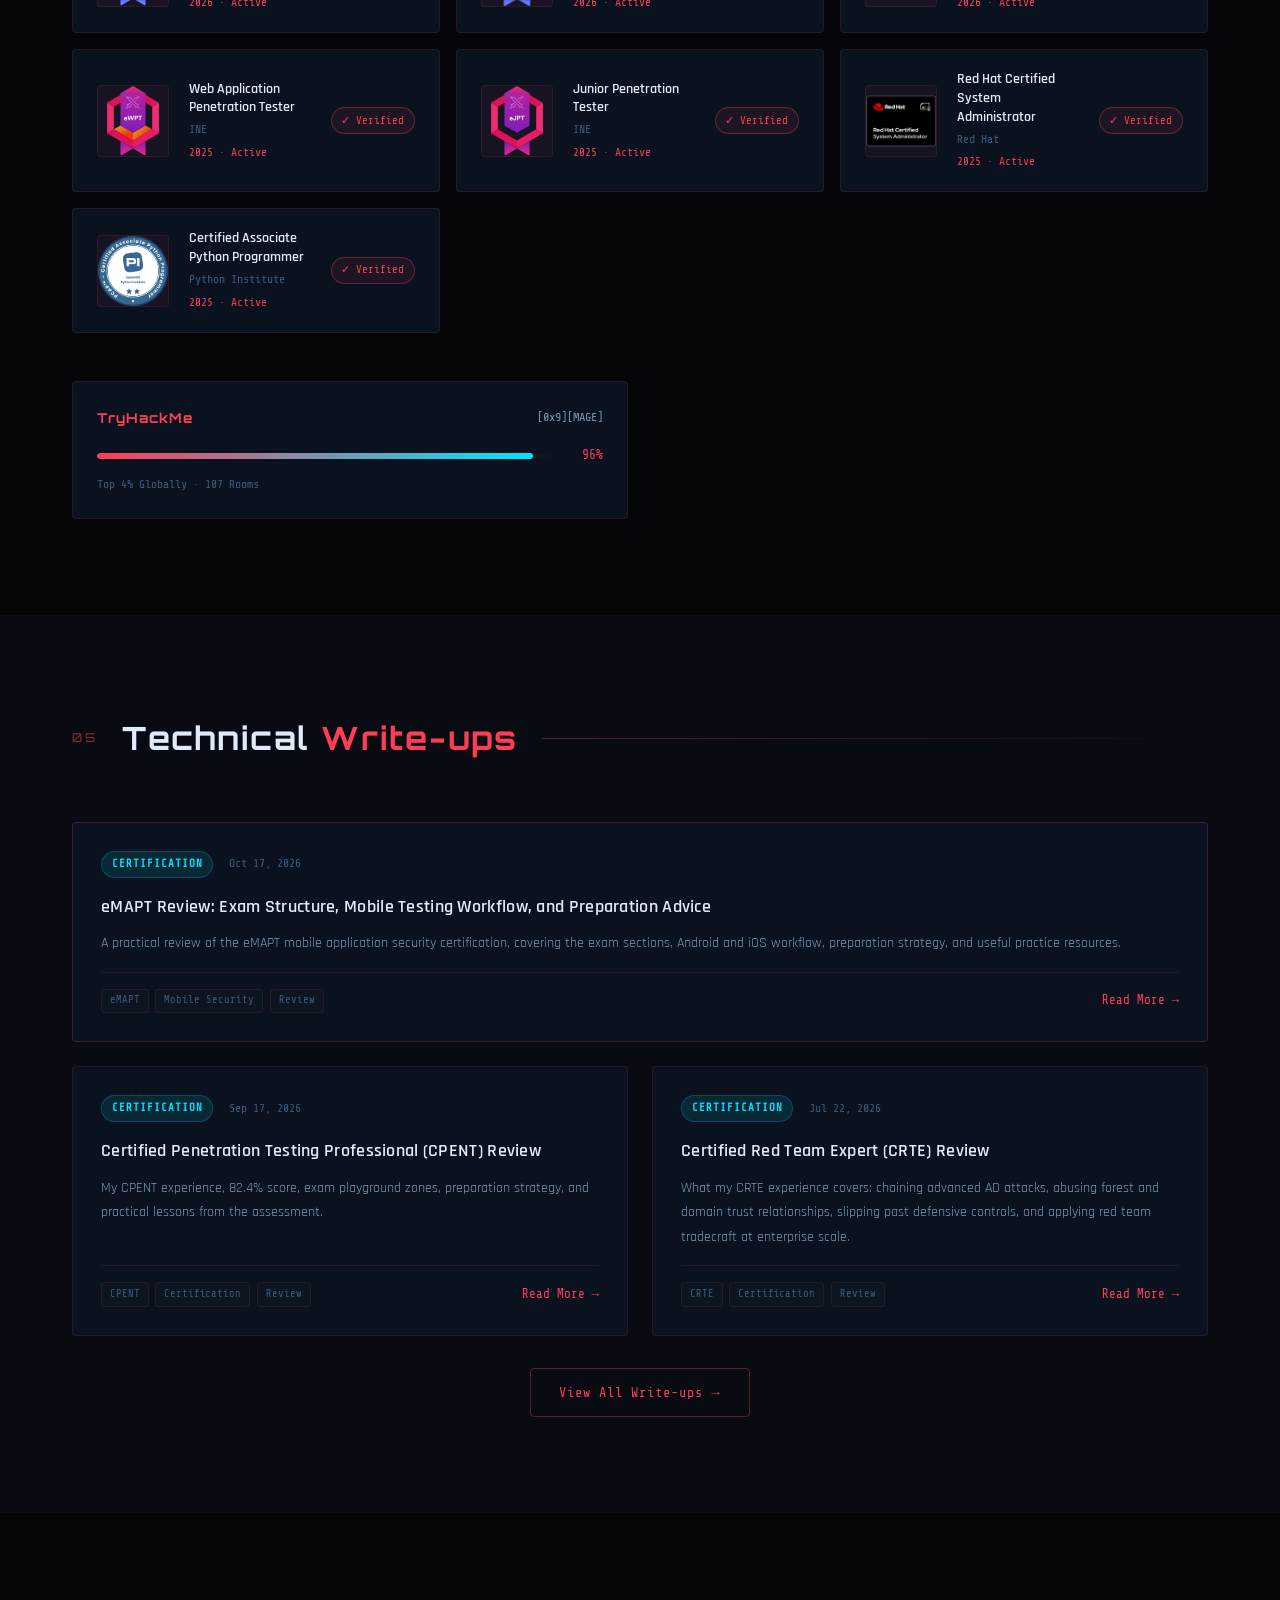
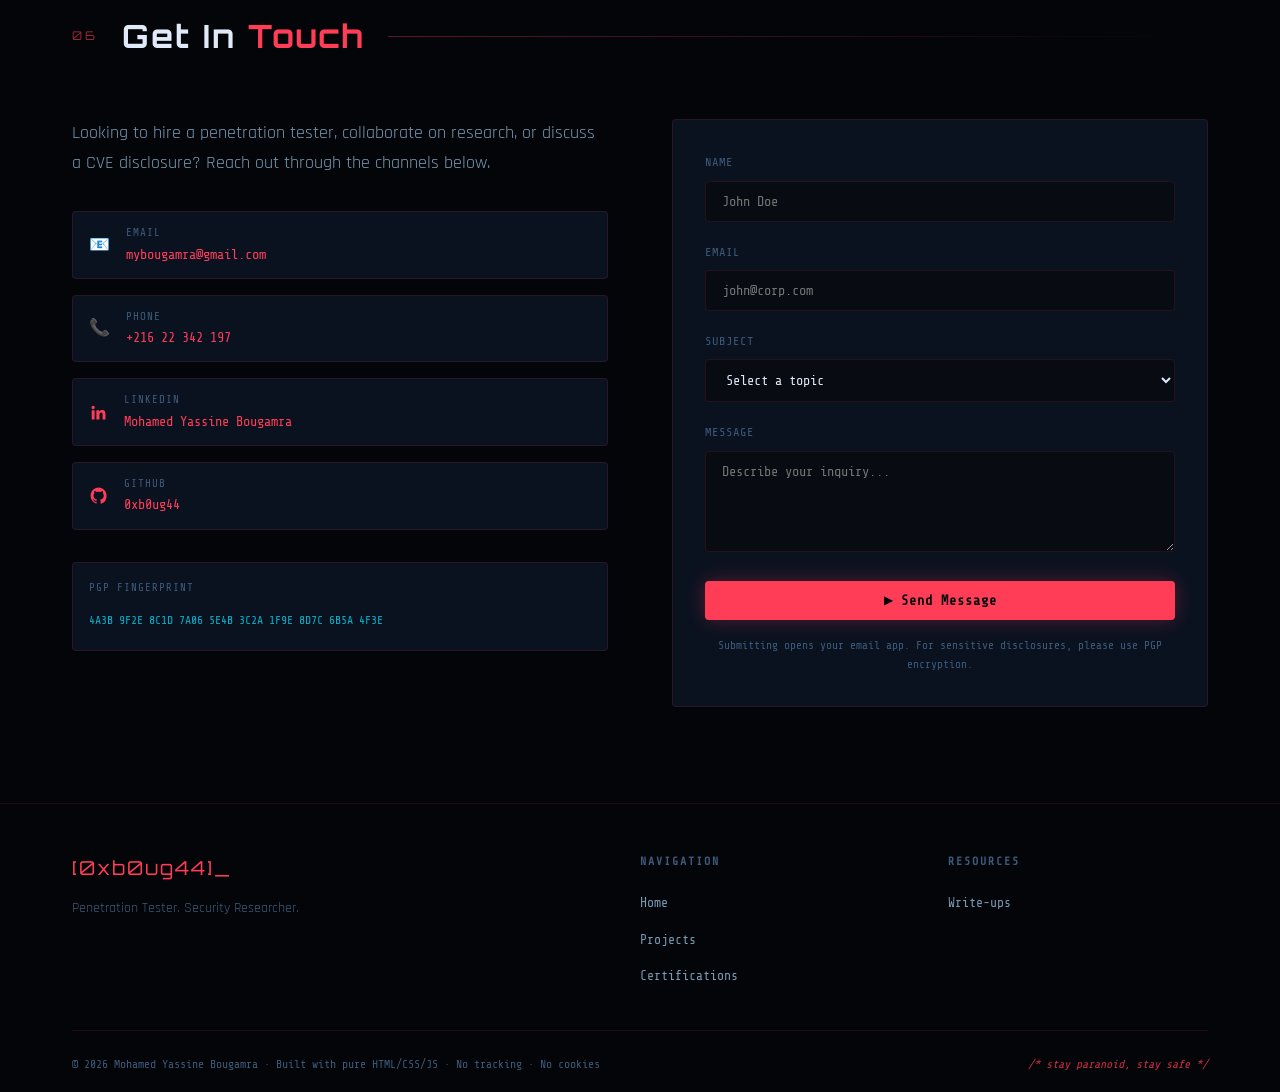
==== commit 118258c0: "Update index.html" ====
--- a/index.html
+++ b/index.html
@@ -66,10 +66,7 @@
       </h1>
       <p class="hero-title-sm">Securing systems. Exposing vulnerabilities. Helping defenders know what to patch.</p>
       <div class="hero-cta">
-        <a href="resume-Mohamed_Yassine_Bougamra.pdf" class="btn btn-primary" download>
-          <span class="btn-icon"></span> Download Resume
-        </a>
-        <a href="#projects" class="btn btn-ghost">View Projects</a>
+        <a href="#projects" class="btn-icon">View Projects</a>
         <a href="#blog" class="btn btn-ghost" download>Read Write-ups</a>
       </div>
       <div class="hero-stats">
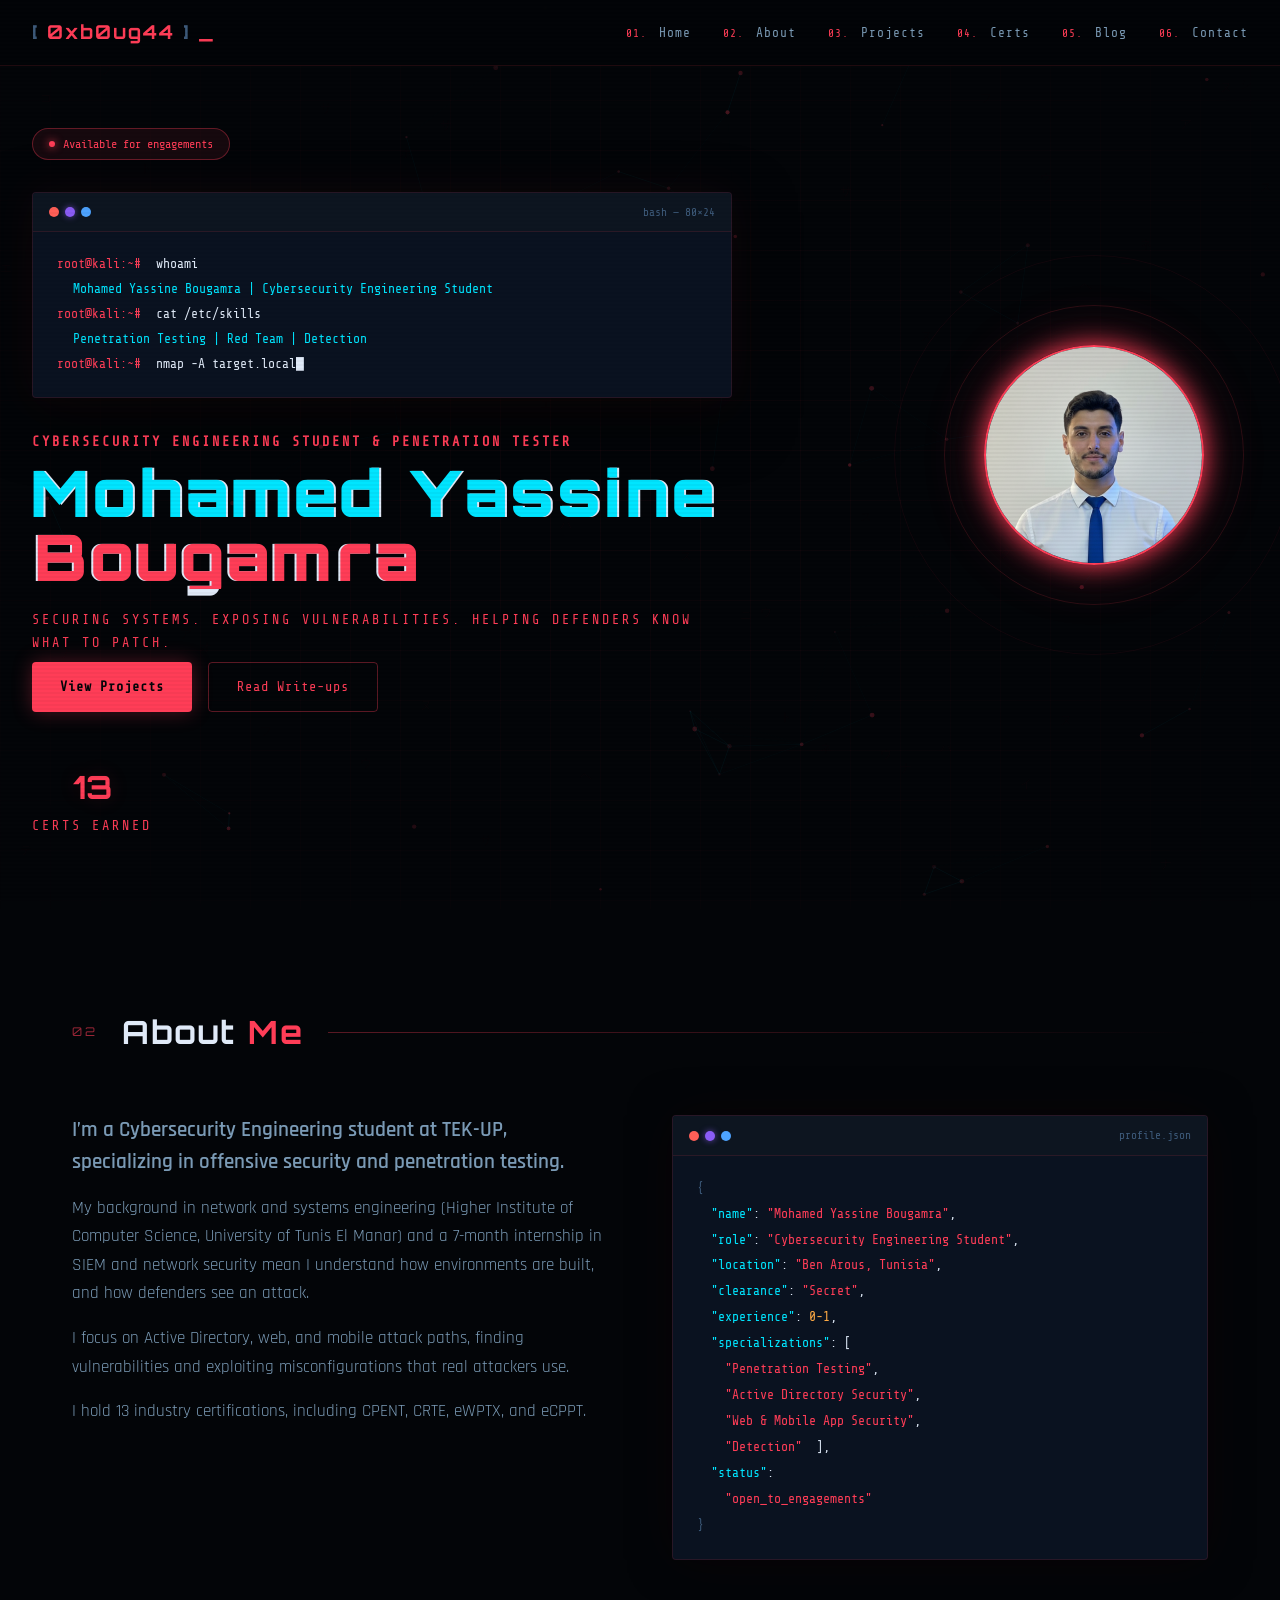
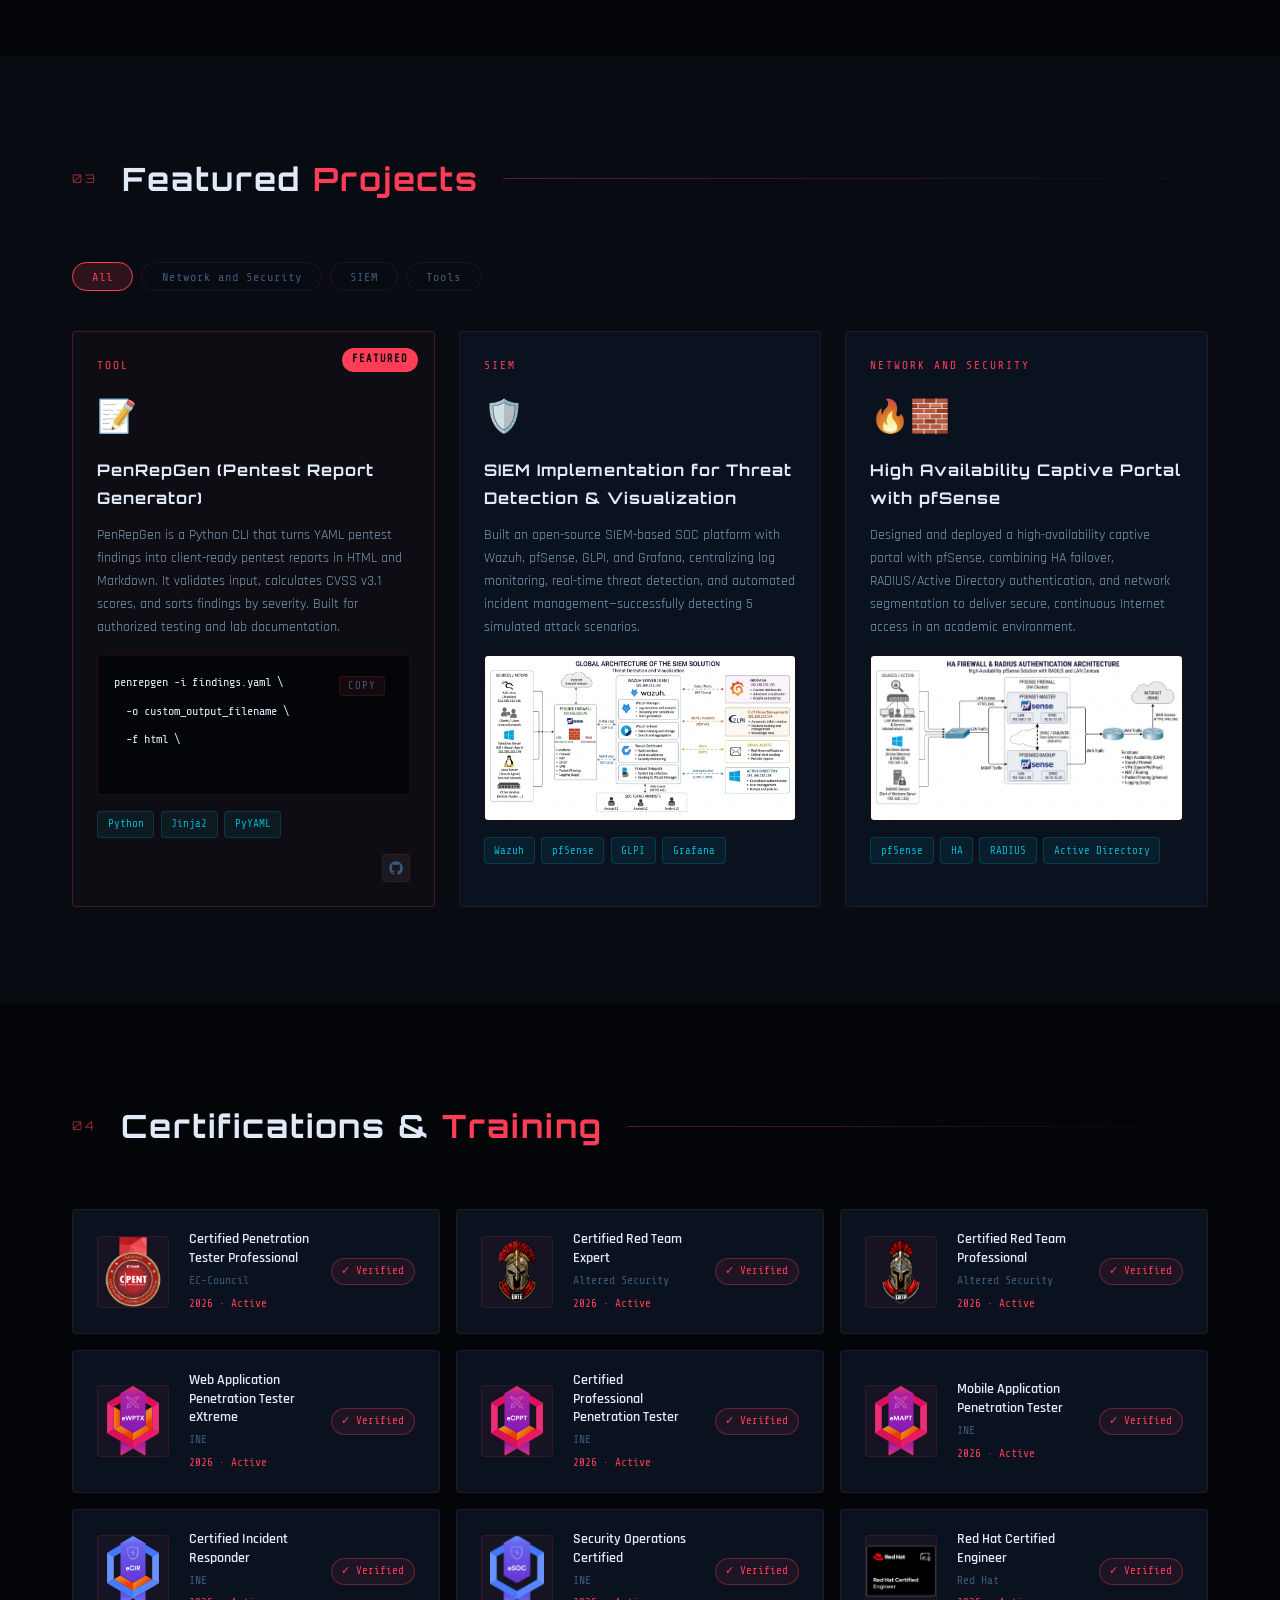
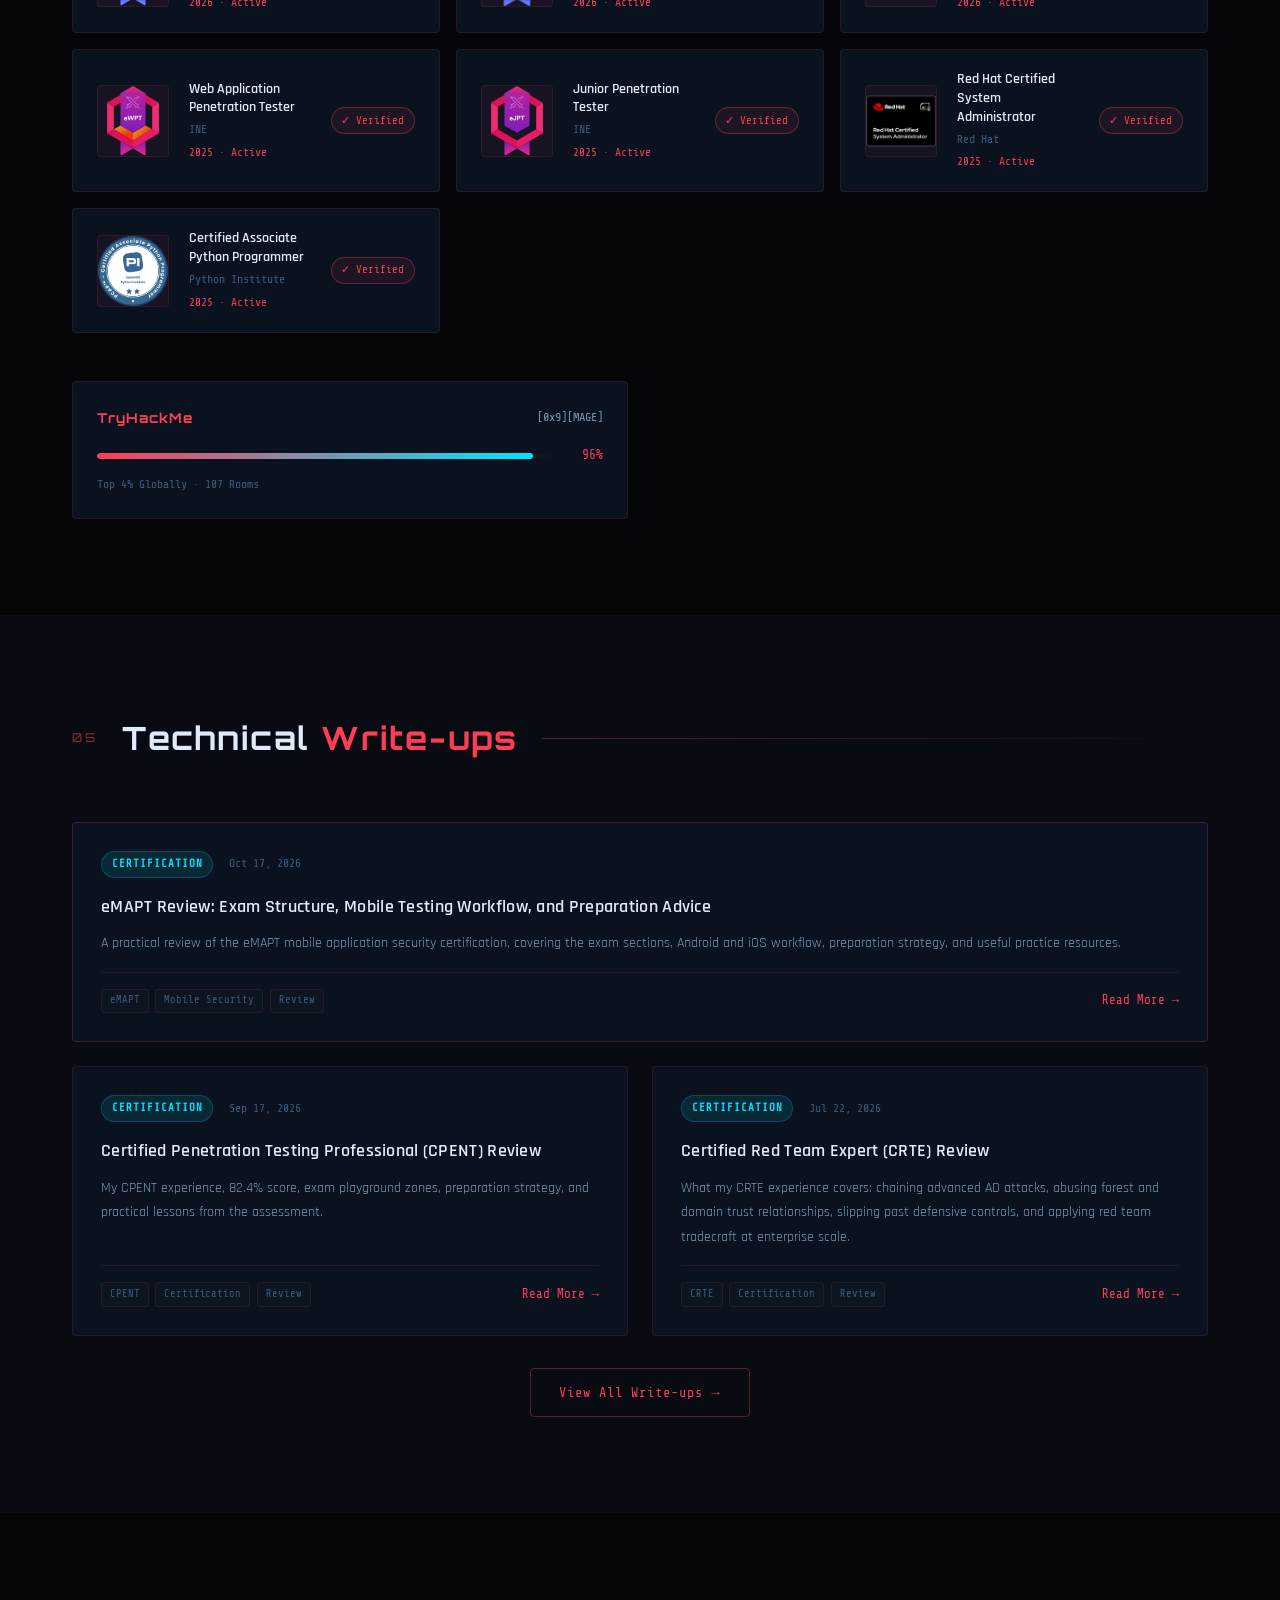
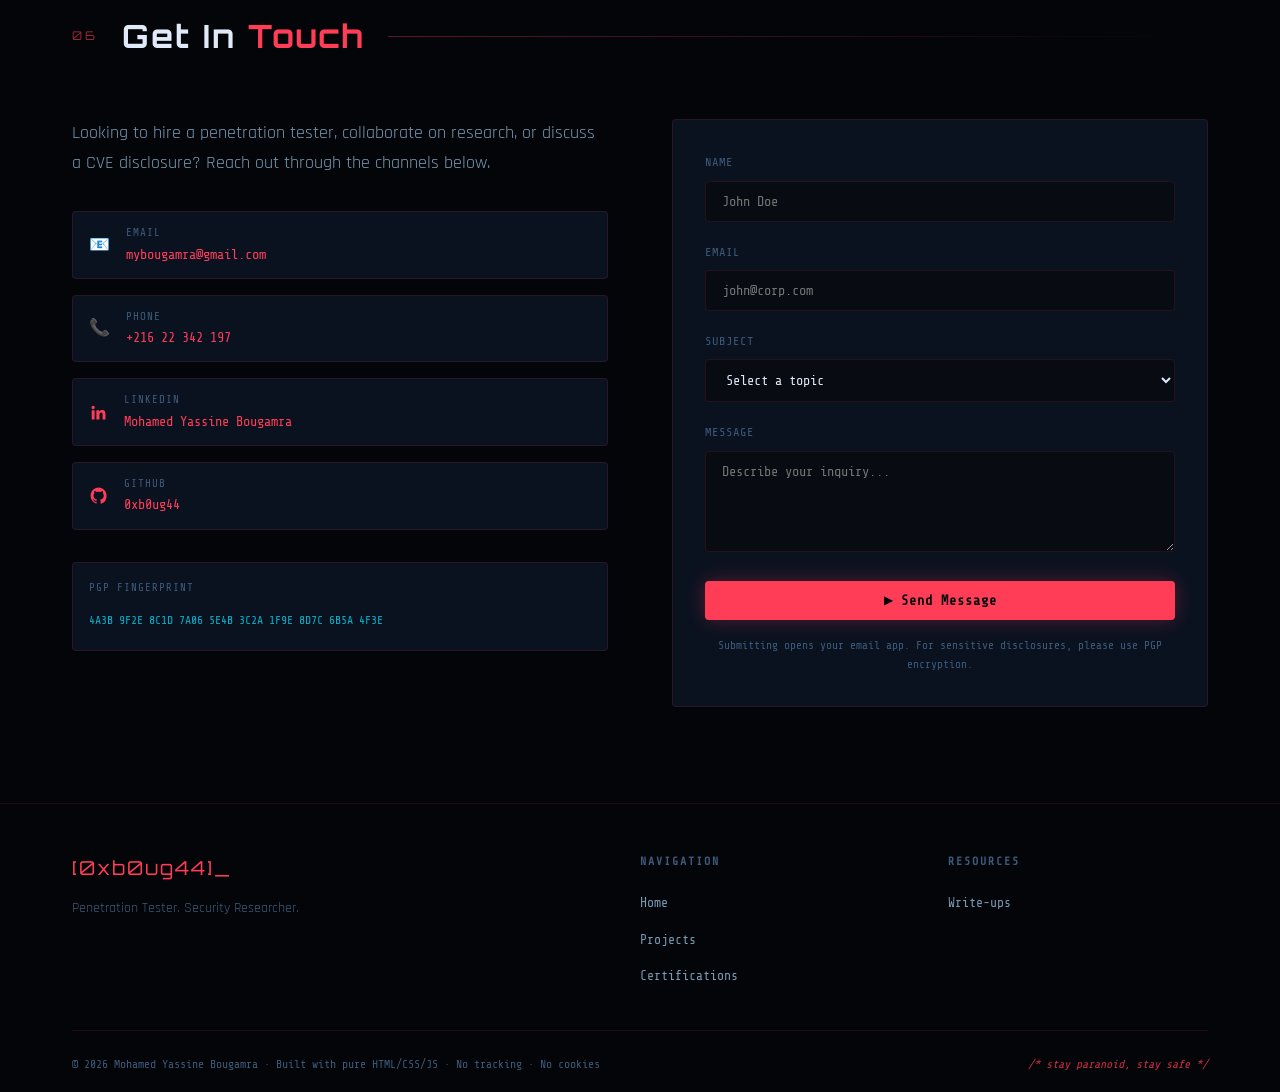
==== commit 3fe72177: "Update button class for project link in index.html" ====
--- a/index.html
+++ b/index.html
@@ -66,7 +66,7 @@
       </h1>
       <p class="hero-title-sm">Securing systems. Exposing vulnerabilities. Helping defenders know what to patch.</p>
       <div class="hero-cta">
-        <a href="#projects" class="btn-icon">View Projects</a>
+        <a href="#projects" class="btn btn-primary">View Projects</a>
         <a href="#blog" class="btn btn-ghost" download>Read Write-ups</a>
       </div>
       <div class="hero-stats">
